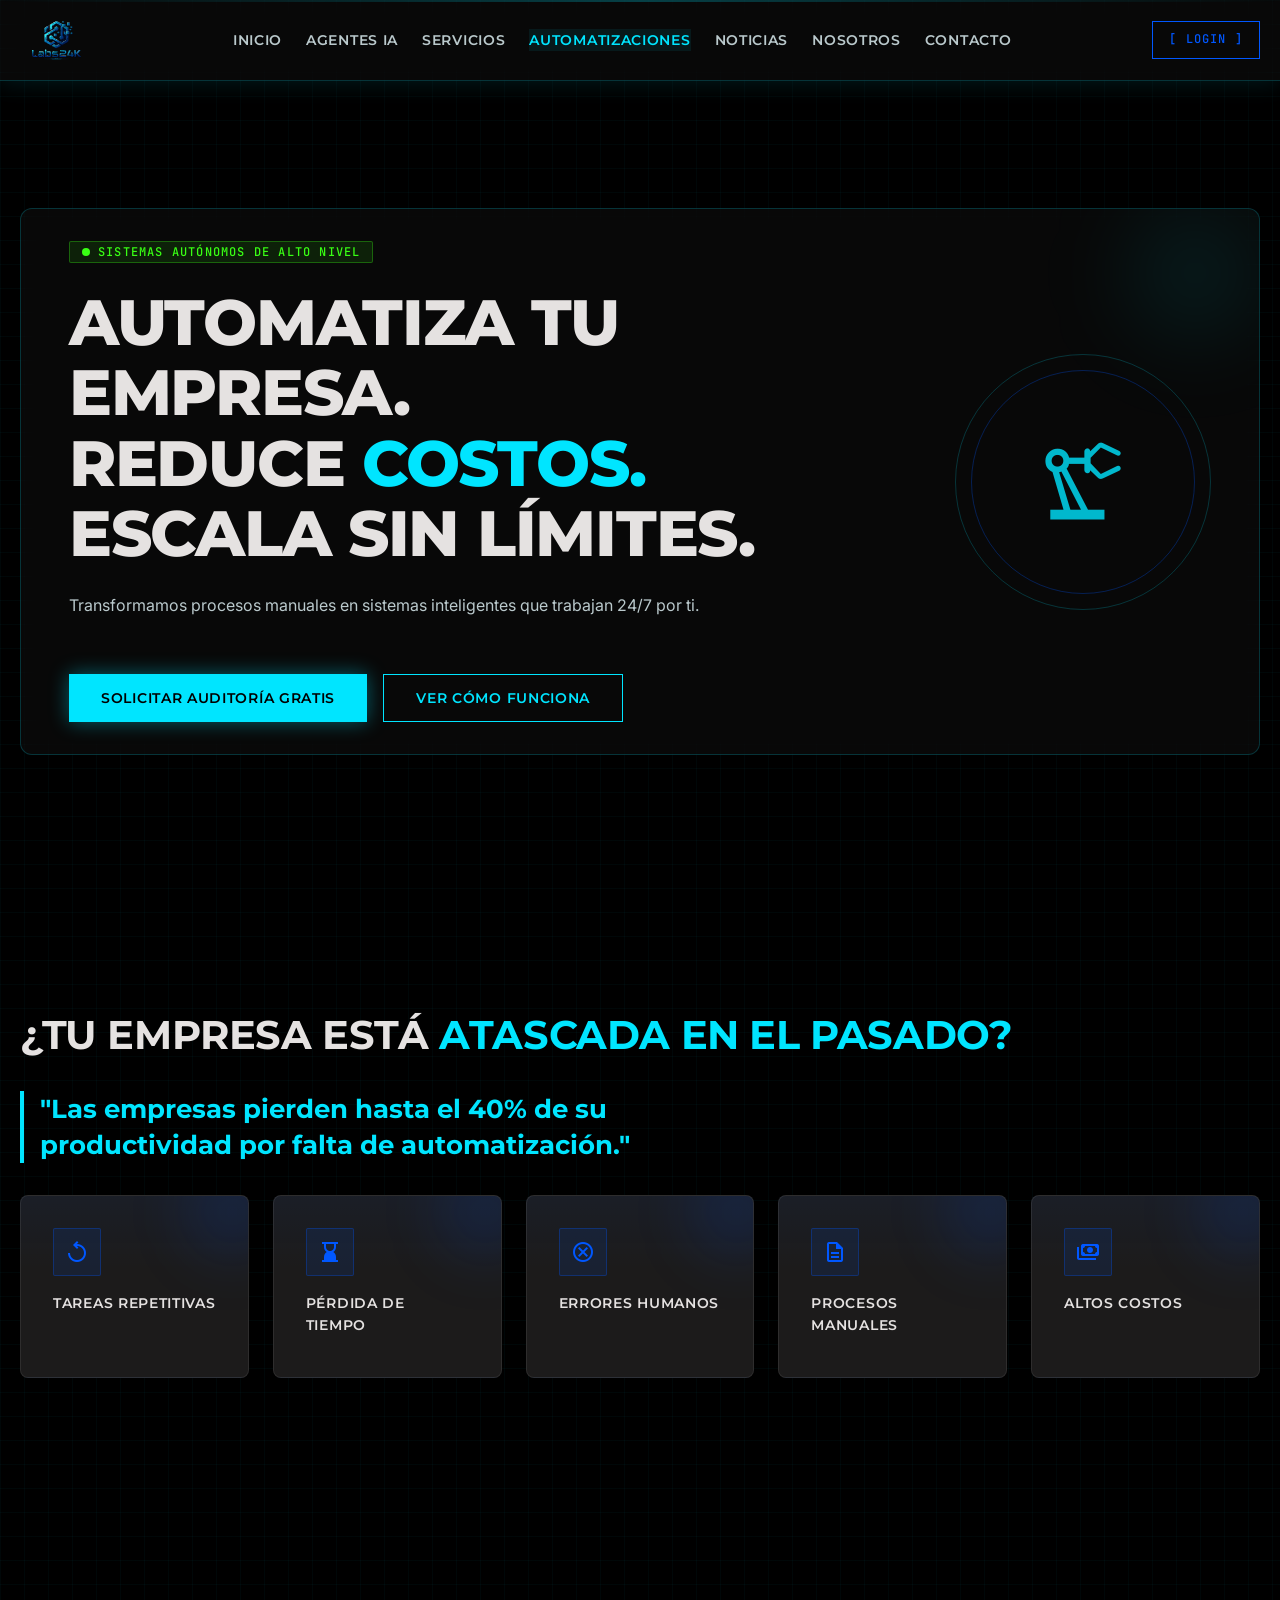
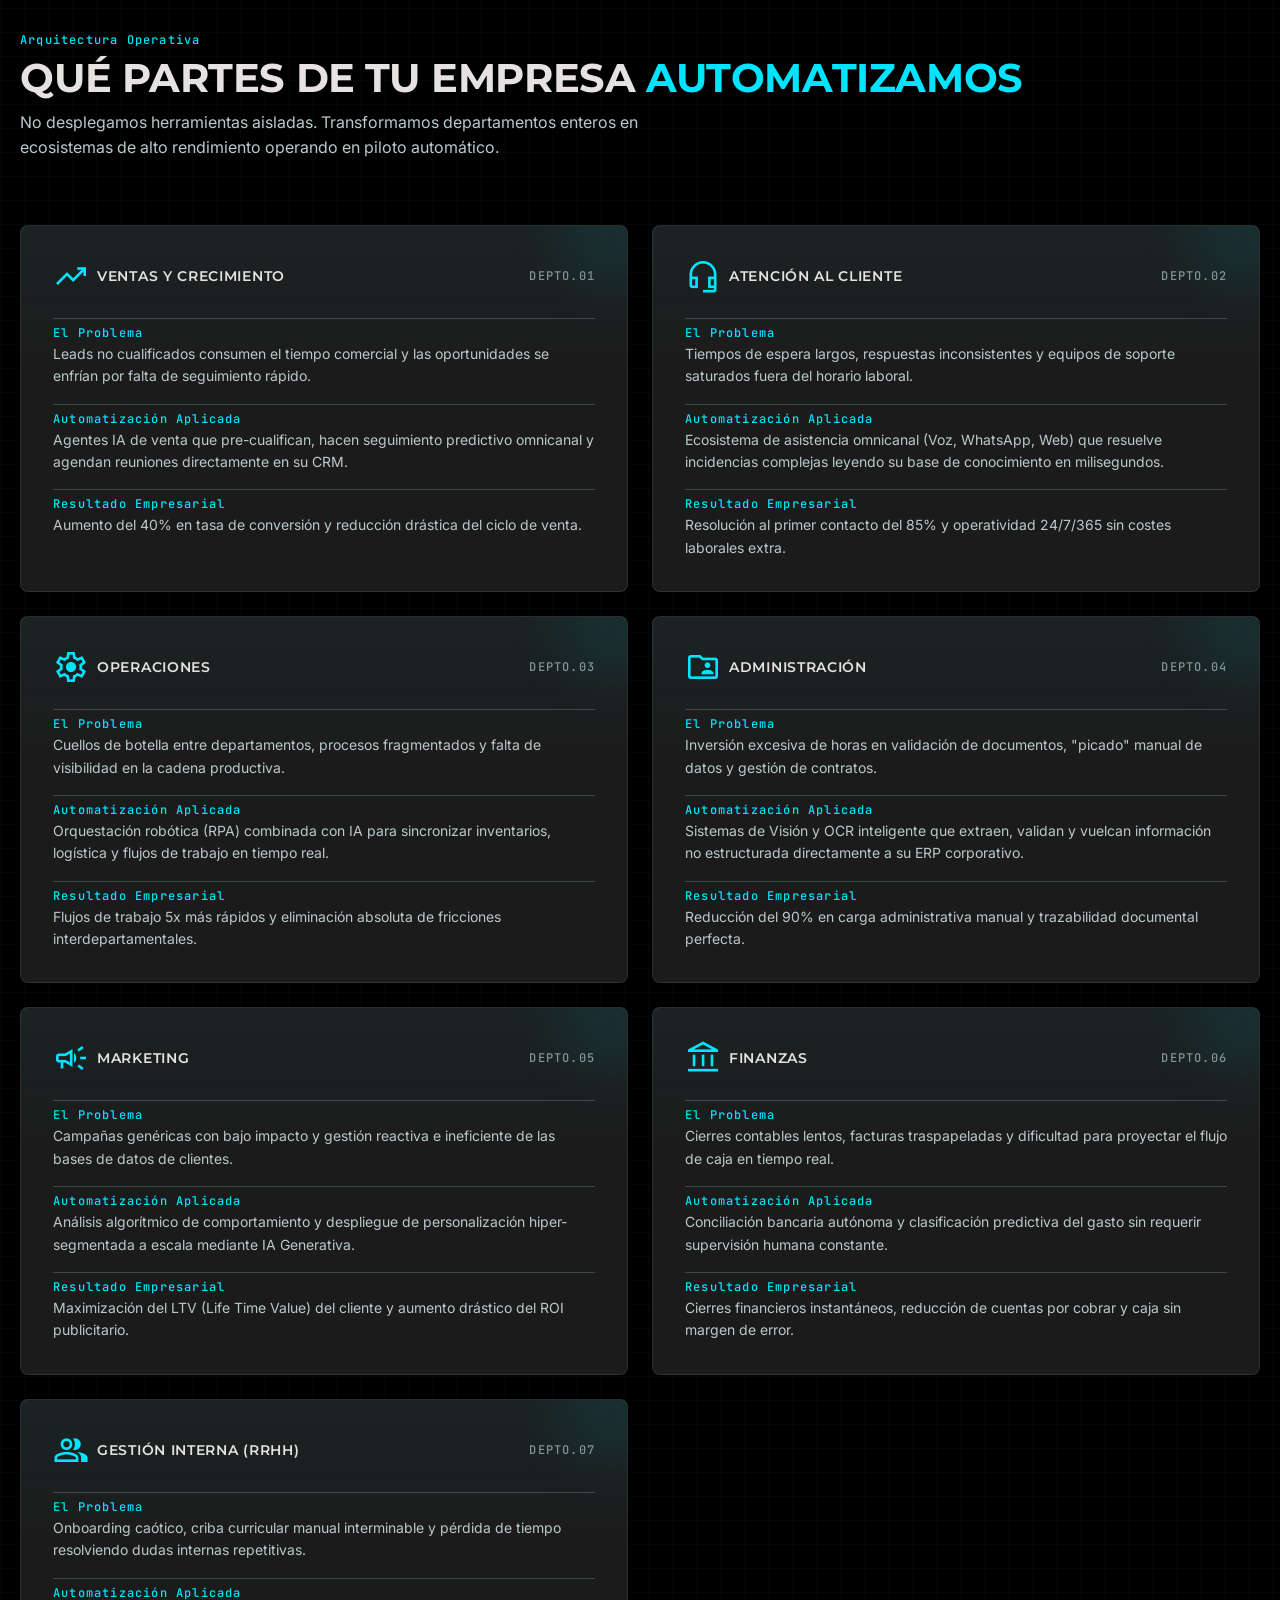
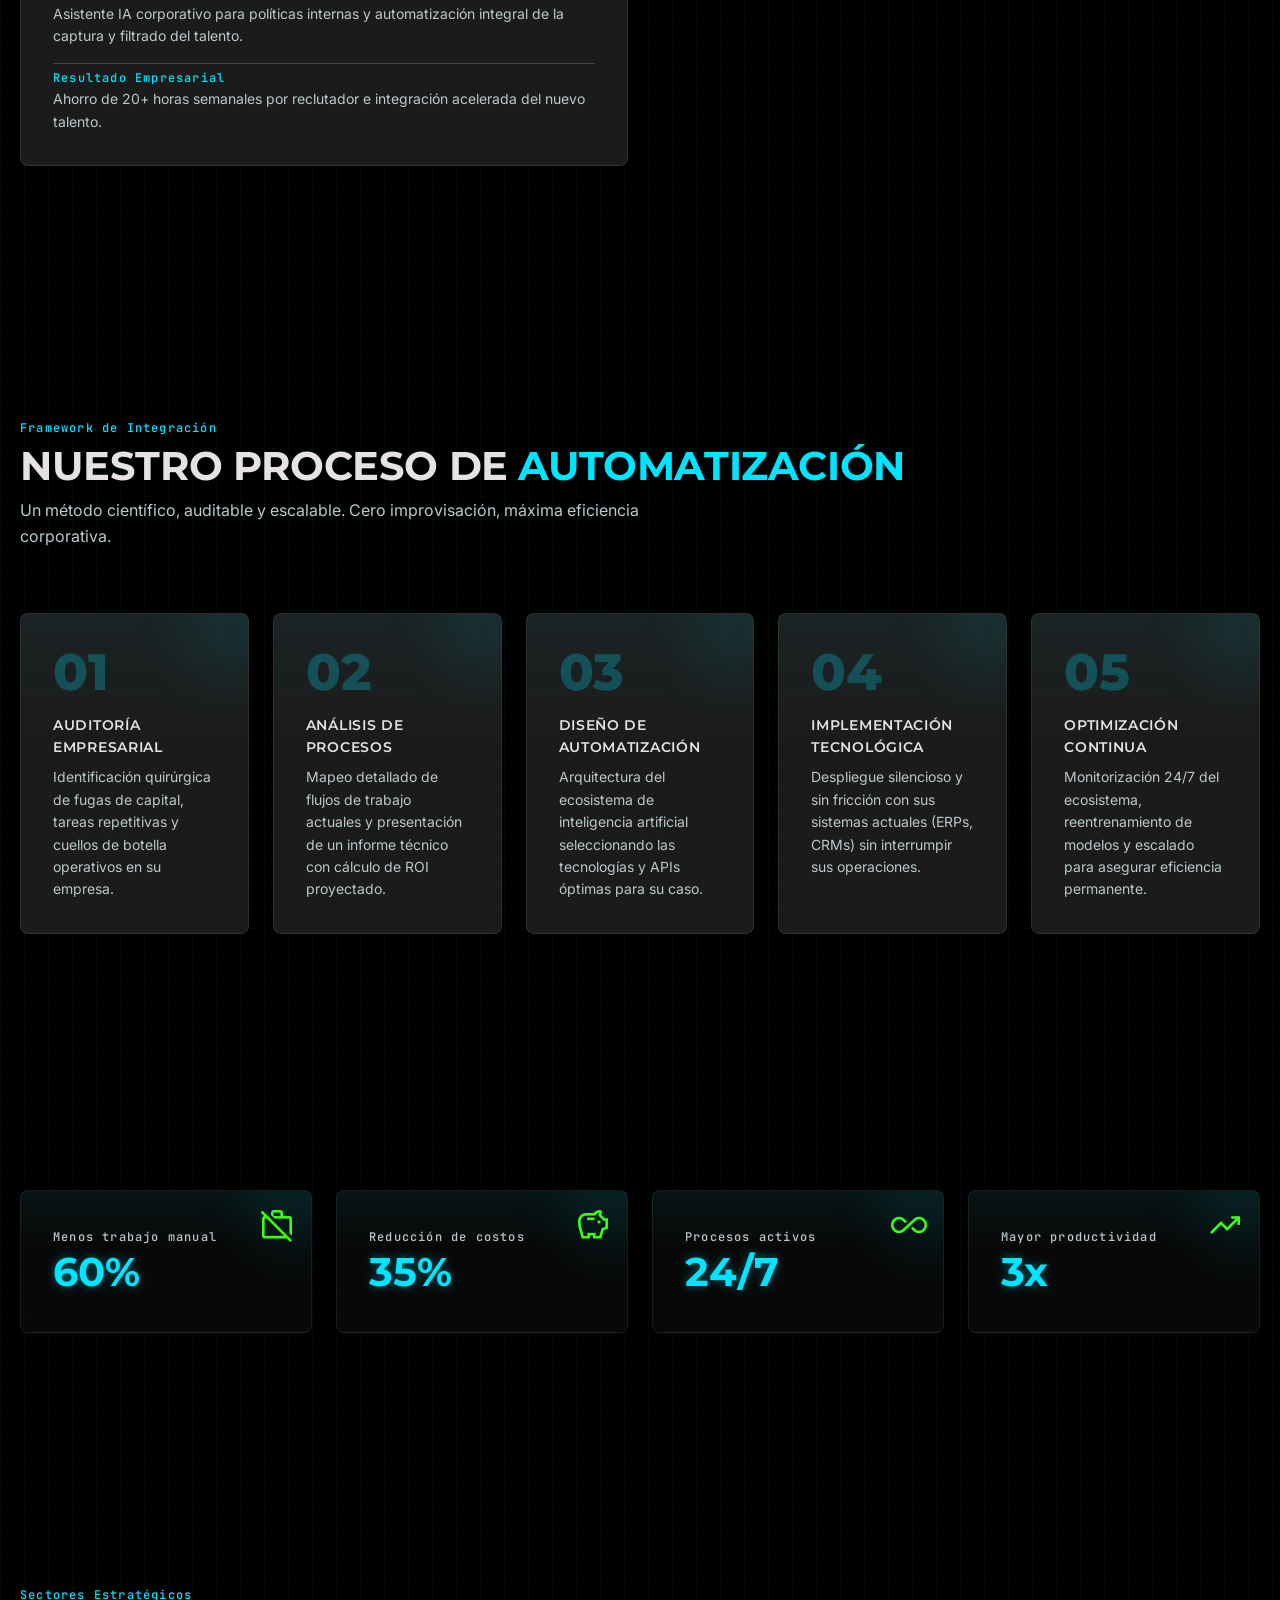
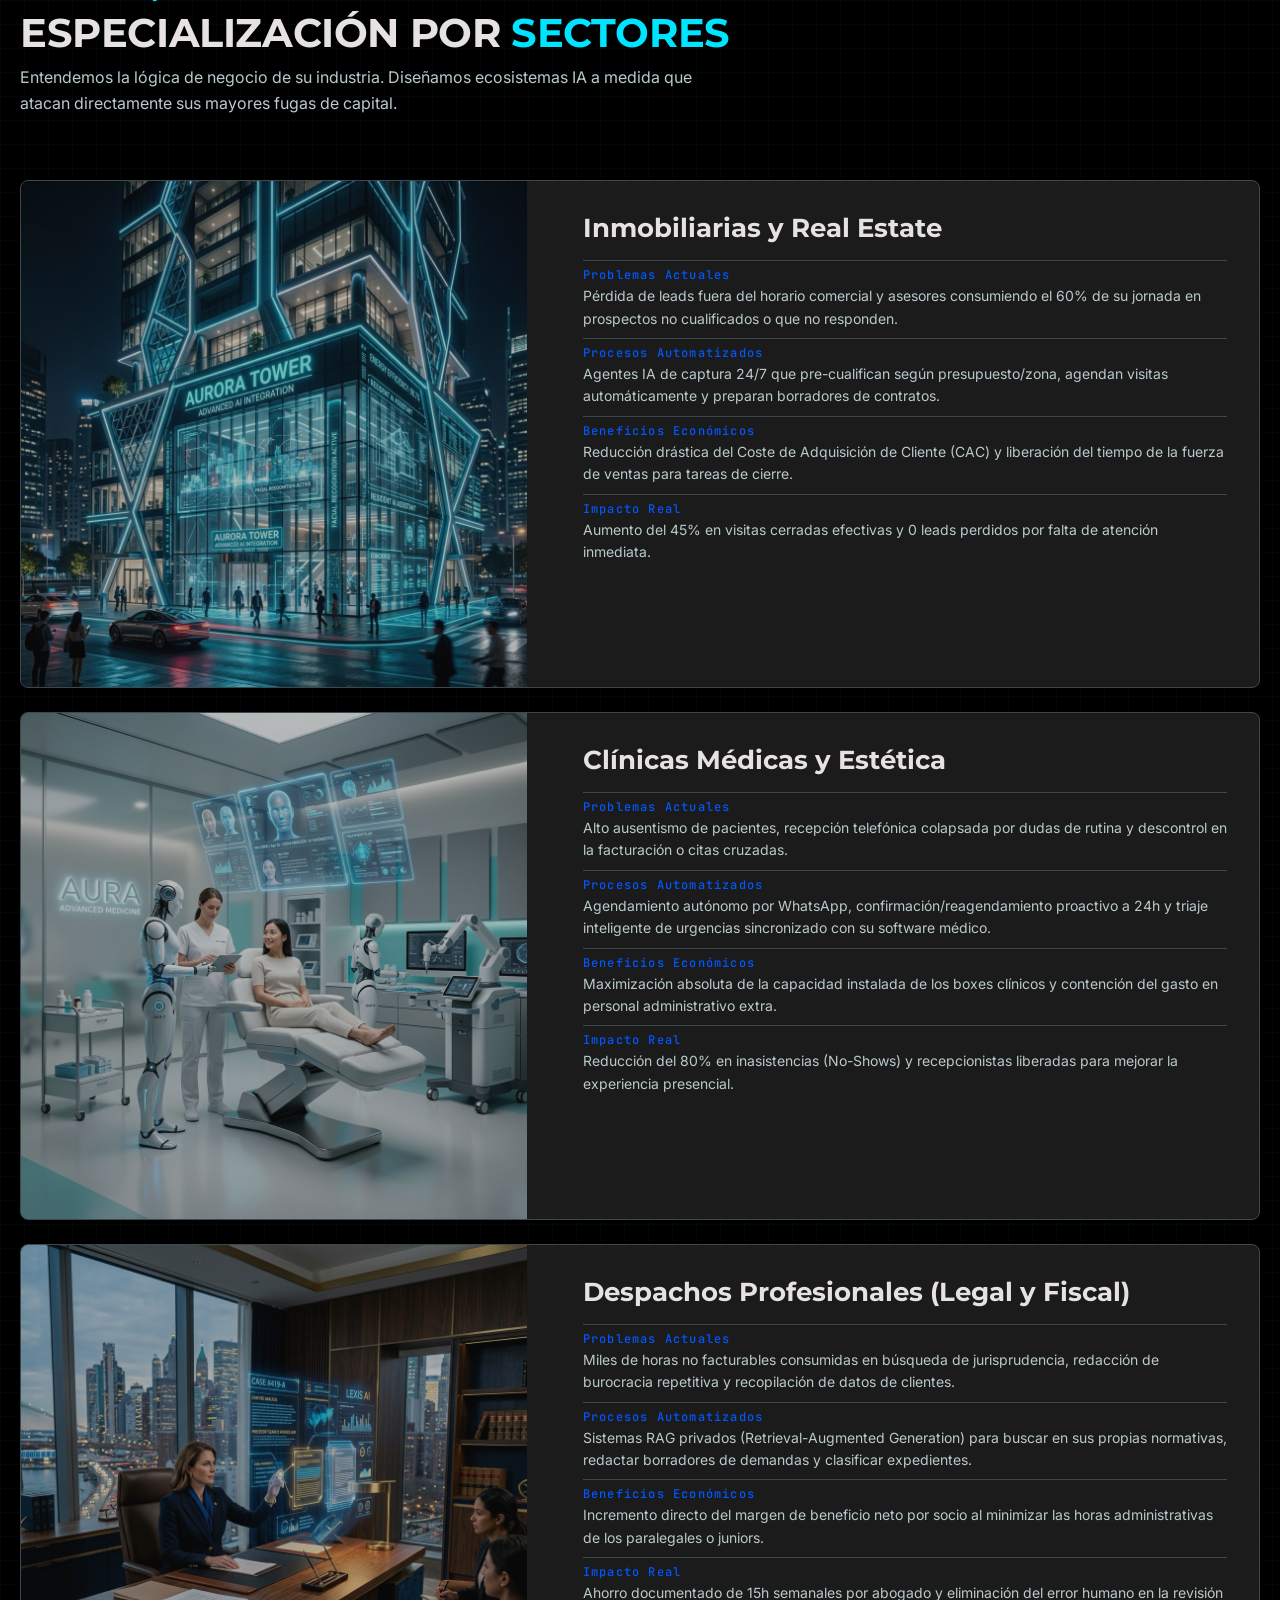
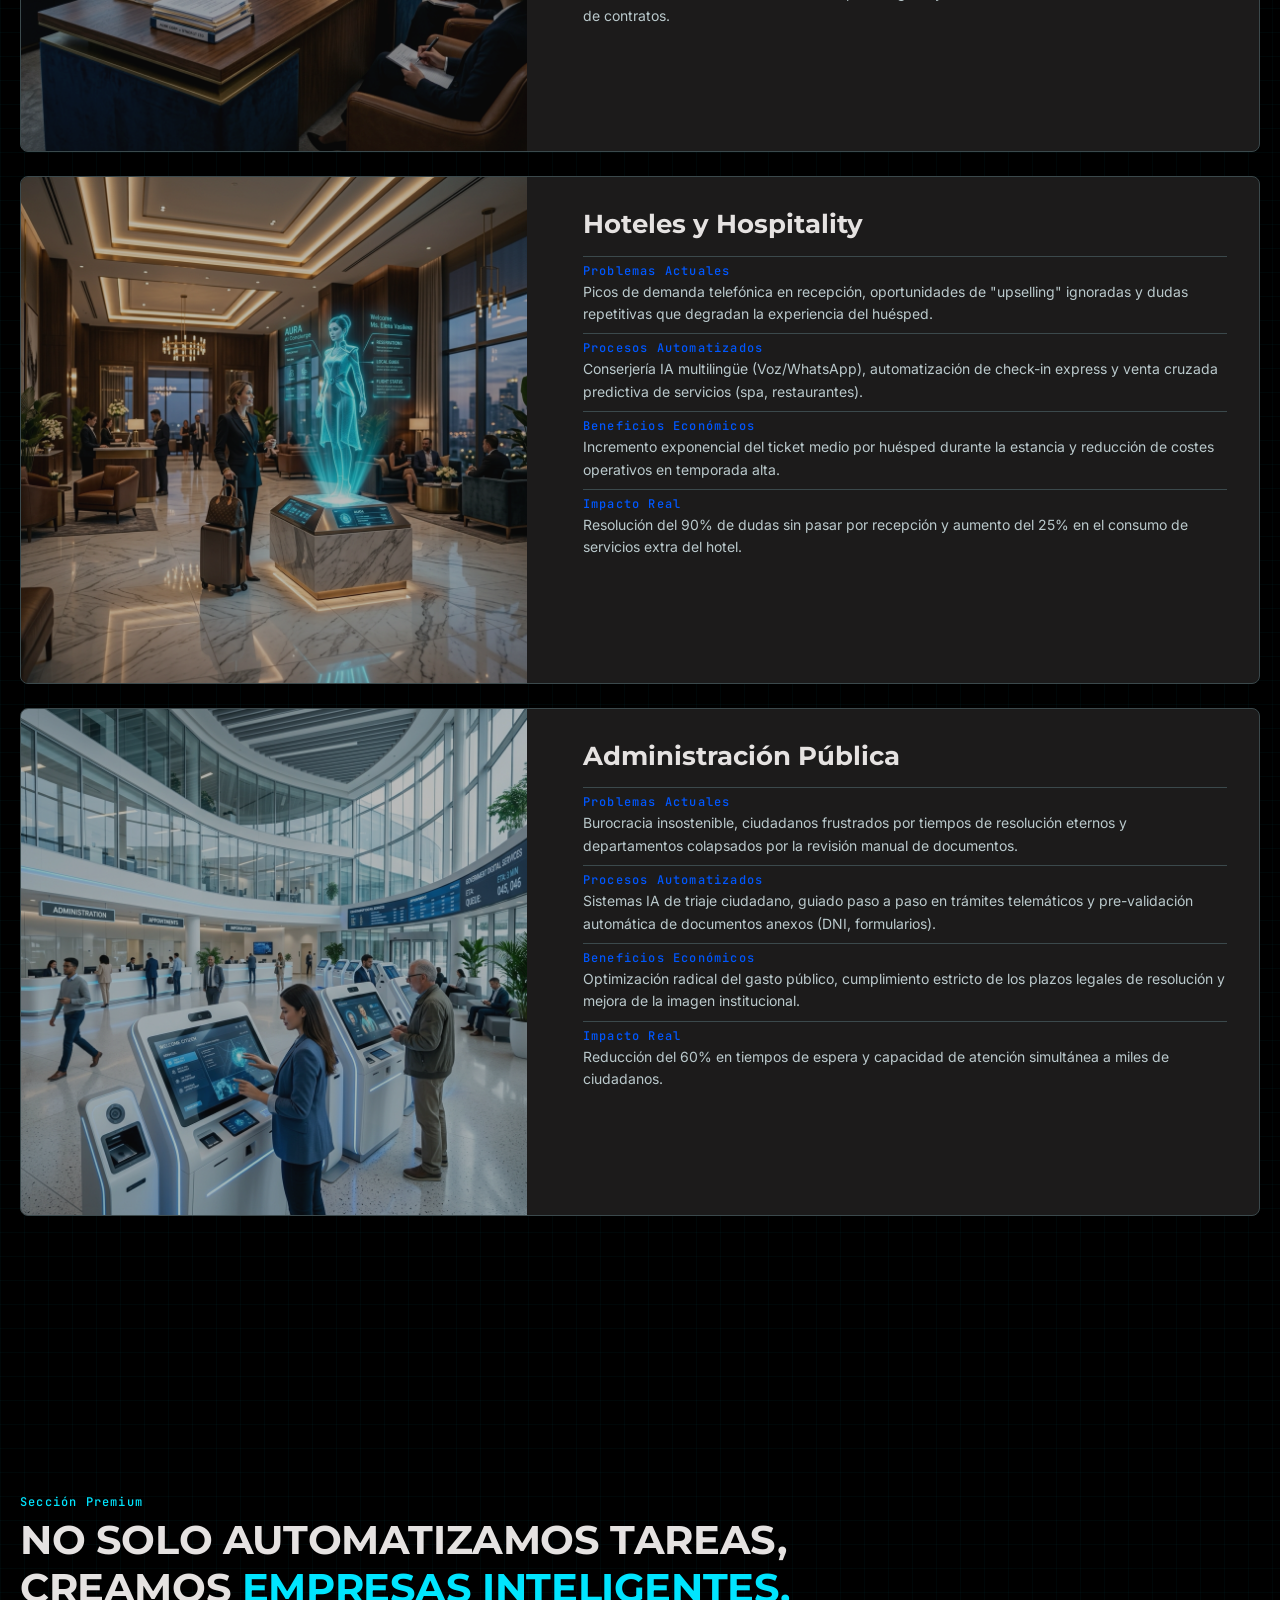
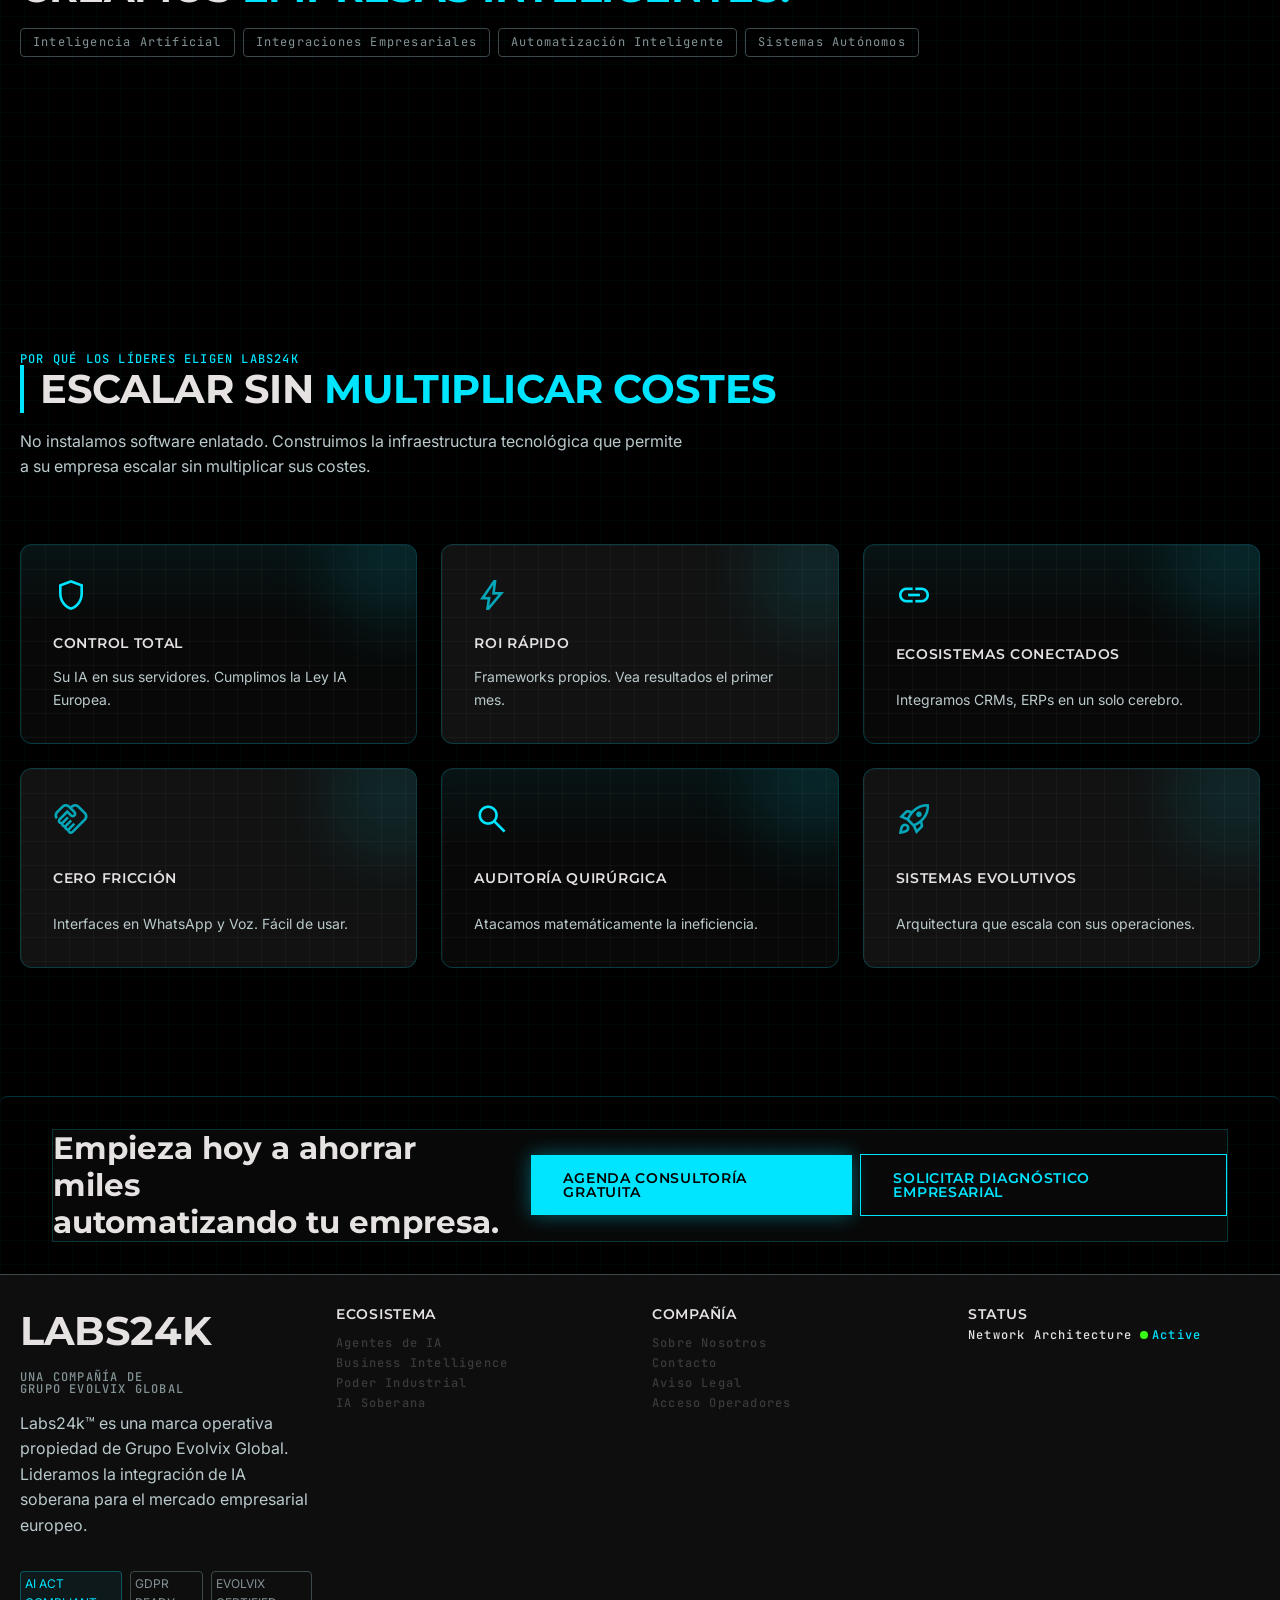
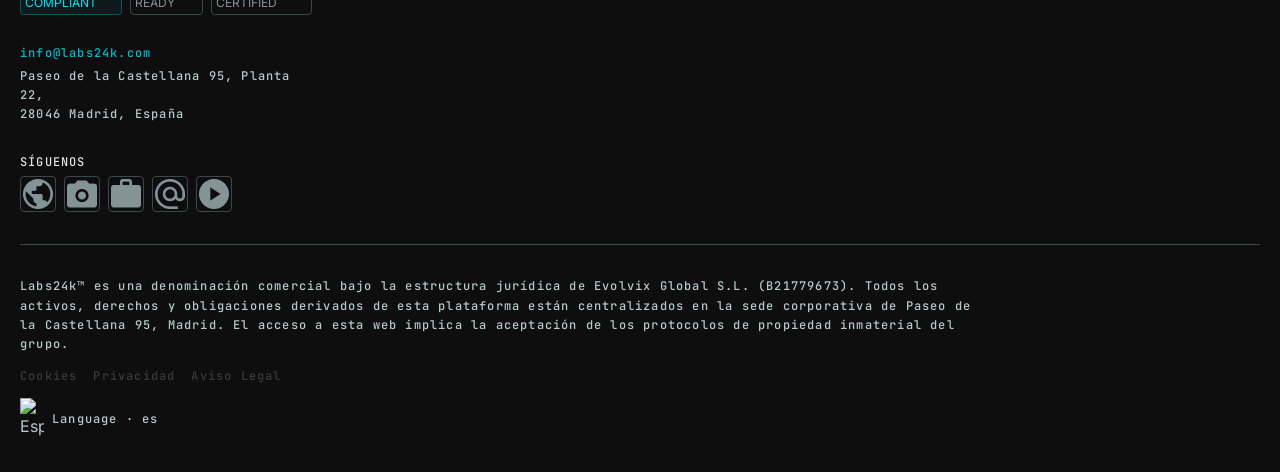
==== automatizaciones.html @ 281f47ad "Maquetación estática LABS24K: HTML + CSS plano (design system Sovereign Command)" ====
<!doctype html>
<html lang="es">
  <head>
    <meta charset="utf-8" />
    <meta name="viewport" content="width=device-width, initial-scale=1.0" />
    <title>Labs24k | Liderando la Revolución de la IA Soberana en España</title>
    <meta
      name="description"
      content="LABS24K — Catálogo de automatizaciones: infraestructura de IA soberana para optimizar cada faceta de tu operación empresarial."
    />

    <link rel="preconnect" href="https://fonts.googleapis.com" />
    <link rel="preconnect" href="https://fonts.gstatic.com" crossorigin />
    <link
      href="https://fonts.googleapis.com/css2?family=Inter:wght@400;500;600&family=JetBrains+Mono:wght@400;500&family=Montserrat:wght@500;600;700;800&display=swap"
      rel="stylesheet"
    />
    <link
      href="https://fonts.googleapis.com/css2?family=Material+Symbols+Outlined:wght,FILL@100..700,0..1&display=swap"
      rel="stylesheet"
    />

    <link rel="stylesheet" href="css/styles.css" />
  </head>
  <body>
    <a class="skip-link" href="#main">Saltar al contenido</a>

    <div class="scanline" aria-hidden="true"></div>

    <!-- ===== Site Header ===== -->
    <header class="site-header">
      <div class="container site-header__inner">
        <a
          class="site-header__brand"
          href="index.html"
          aria-label="LABS24K — Inicio"
        >
          <img
            src="images/logoOficial.svg"
            alt="Logo de LABS24K"
          />
        </a>

        <nav class="site-header__nav" aria-label="Navegación principal">
          <a class="site-header__link" href="index.html">Inicio</a>
          <a class="site-header__link" href="ecosistema-de-agentes-ia.html"
            >Agentes IA</a
          >
          <a class="site-header__link" href="servicios.html">Servicios</a>
          <a
            class="site-header__link site-header__link--active"
            href="automatizaciones.html"
            aria-current="page"
            >Automatizaciones</a
          >
          <a class="site-header__link" href="noticias.html">Noticias</a>
          <a class="site-header__link" href="nosotros.html">Nosotros</a>
          <a class="site-header__link" href="contacto.html">Contacto</a>
        <div class="site-header__menu-foot">
            <a class="btn btn--ghost-blue btn--small site-header__menu-cta" href="login.html">
              [ LOGIN ]
            </a>
            <div class="site-header__lang">
              <img src="https://cdn.jsdelivr.net/gh/lipis/flag-icons@7.0.0/flags/4x3/es.svg" alt="Español" />
              <span class="label-mono">Language · es</span>
            </div>
            <a class="label-mono site-header__mail" href="mailto:info@labs24k.com">info@labs24k.com</a>
          </div>
        </nav>

        <a
          class="btn btn--ghost-blue btn--small site-header__cta"
          href="login.html"
        >
          [ LOGIN ]
        </a>

        <button
          class="site-header__toggle"
          type="button"
          aria-label="Abrir menú"
        >
          <span class="material-symbols-outlined">menu</span>
        </button>
      </div>
    </header>

    <main id="main">
      <!-- ===== Hero ===== -->
      <section class="section automation">
        <div class="container">
          <div class="automation__hero glass-panel">
            <div class="automation__glow" aria-hidden="true"></div>
            <div class="automation__inner">
              <div class="automation__content">
                <span class="label-mono automation__badge">
                  <span
                    class="status-dot status-dot--green"
                    aria-hidden="true"
                  ></span>
                  SISTEMAS AUTÓNOMOS DE ALTO NIVEL
                </span>

                <h1 class="headline-xl automation__title">
                  Automatiza tu empresa.<br />
                  Reduce <span class="text-accent">costos.</span><br />
                  Escala sin límites.
                </h1>

                <p class="body-lg automation__text">
                  Transformamos procesos manuales en sistemas inteligentes que
                  trabajan 24/7 por ti.
                </p>

                <div class="automation__actions">
                  <a class="btn btn--primary cta-label" href="contacto.html"
                    >Solicitar Auditoría Gratis</a
                  >
                  <a class="btn btn--ghost cta-label" href="#solucion"
                    >Ver Cómo Funciona</a
                  >
                </div>
              </div>

              <div class="automation__visual" aria-hidden="true">
                <span class="automation__ring"></span>
                <span class="automation__ring automation__ring--inner"></span>
                <span class="material-symbols-outlined automation__icon"
                  >precision_manufacturing</span
                >
              </div>
            </div>
          </div>
        </div>
      </section>

      <!-- ===== Pain Points ===== -->
      <section class="section pain">
        <div class="container">
          <header class="pain__header">
            <h2 class="headline-lg">
              ¿Tu empresa está
              <span class="text-accent">atascada en el pasado?</span>
            </h2>
          </header>

          <blockquote class="pain__quote">
            "Las empresas pierden hasta el 40% de su productividad por falta de
            automatización."
          </blockquote>

          <div class="pain__grid">
            <article class="sector-card">
              <span
                class="material-symbols-outlined sector-card__icon"
                aria-hidden="true"
                >replay</span
              >
              <h3 class="sector-card__title">Tareas Repetitivas</h3>
            </article>

            <article class="sector-card">
              <span
                class="material-symbols-outlined sector-card__icon"
                aria-hidden="true"
                >hourglass_bottom</span
              >
              <h3 class="sector-card__title">Pérdida de Tiempo</h3>
            </article>

            <article class="sector-card">
              <span
                class="material-symbols-outlined sector-card__icon"
                aria-hidden="true"
                >cancel</span
              >
              <h3 class="sector-card__title">Errores Humanos</h3>
            </article>

            <article class="sector-card">
              <span
                class="material-symbols-outlined sector-card__icon"
                aria-hidden="true"
                >description</span
              >
              <h3 class="sector-card__title">Procesos Manuales</h3>
            </article>

            <article class="sector-card">
              <span
                class="material-symbols-outlined sector-card__icon"
                aria-hidden="true"
                >payments</span
              >
              <h3 class="sector-card__title">Altos Costos</h3>
            </article>
          </div>
        </div>
      </section>

      <!-- ===== Departments ===== -->
      <section class="section departments" id="solucion">
        <div class="container">
          <header class="departments__header">
            <p class="label-mono departments__kicker">Arquitectura Operativa</p>
            <h2 class="headline-lg">
              Qué partes de tu empresa
              <span class="text-accent">automatizamos</span>
            </h2>
            <p class="body-lg departments__lead">
              No desplegamos herramientas aisladas. Transformamos departamentos
              enteros en ecosistemas de alto rendimiento operando en piloto
              automático.
            </p>
          </header>

          <div class="departments__grid">
            <article class="department-card">
              <div class="department-card__head">
                <div class="department-card__brand">
                  <span
                    class="material-symbols-outlined department-card__icon"
                    aria-hidden="true"
                    >trending_up</span
                  >
                  <h3 class="department-card__title">Ventas y Crecimiento</h3>
                </div>
                <span class="label-mono department-card__tag">DEPTO.01</span>
              </div>
              <div class="department-card__row">
                <span class="label-mono department-card__row-label"
                  >El Problema</span
                >
                <p class="department-card__row-text">
                  Leads no cualificados consumen el tiempo comercial y las
                  oportunidades se enfrían por falta de seguimiento rápido.
                </p>
              </div>
              <div class="department-card__row">
                <span class="label-mono department-card__row-label"
                  >Automatización Aplicada</span
                >
                <p class="department-card__row-text">
                  Agentes IA de venta que pre-cualifican, hacen seguimiento
                  predictivo omnicanal y agendan reuniones directamente en su
                  CRM.
                </p>
              </div>
              <div class="department-card__row">
                <span class="label-mono department-card__row-label"
                  >Resultado Empresarial</span
                >
                <p class="department-card__row-text">
                  Aumento del 40% en tasa de conversión y reducción drástica del
                  ciclo de venta.
                </p>
              </div>
            </article>

            <article class="department-card">
              <div class="department-card__head">
                <div class="department-card__brand">
                  <span
                    class="material-symbols-outlined department-card__icon"
                    aria-hidden="true"
                    >headset_mic</span
                  >
                  <h3 class="department-card__title">Atención al Cliente</h3>
                </div>
                <span class="label-mono department-card__tag">DEPTO.02</span>
              </div>
              <div class="department-card__row">
                <span class="label-mono department-card__row-label"
                  >El Problema</span
                >
                <p class="department-card__row-text">
                  Tiempos de espera largos, respuestas inconsistentes y equipos
                  de soporte saturados fuera del horario laboral.
                </p>
              </div>
              <div class="department-card__row">
                <span class="label-mono department-card__row-label"
                  >Automatización Aplicada</span
                >
                <p class="department-card__row-text">
                  Ecosistema de asistencia omnicanal (Voz, WhatsApp, Web) que
                  resuelve incidencias complejas leyendo su base de conocimiento
                  en milisegundos.
                </p>
              </div>
              <div class="department-card__row">
                <span class="label-mono department-card__row-label"
                  >Resultado Empresarial</span
                >
                <p class="department-card__row-text">
                  Resolución al primer contacto del 85% y operatividad 24/7/365
                  sin costes laborales extra.
                </p>
              </div>
            </article>

            <article class="department-card">
              <div class="department-card__head">
                <div class="department-card__brand">
                  <span
                    class="material-symbols-outlined department-card__icon"
                    aria-hidden="true"
                    >settings</span
                  >
                  <h3 class="department-card__title">Operaciones</h3>
                </div>
                <span class="label-mono department-card__tag">DEPTO.03</span>
              </div>
              <div class="department-card__row">
                <span class="label-mono department-card__row-label"
                  >El Problema</span
                >
                <p class="department-card__row-text">
                  Cuellos de botella entre departamentos, procesos fragmentados
                  y falta de visibilidad en la cadena productiva.
                </p>
              </div>
              <div class="department-card__row">
                <span class="label-mono department-card__row-label"
                  >Automatización Aplicada</span
                >
                <p class="department-card__row-text">
                  Orquestación robótica (RPA) combinada con IA para sincronizar
                  inventarios, logística y flujos de trabajo en tiempo real.
                </p>
              </div>
              <div class="department-card__row">
                <span class="label-mono department-card__row-label"
                  >Resultado Empresarial</span
                >
                <p class="department-card__row-text">
                  Flujos de trabajo 5x más rápidos y eliminación absoluta de
                  fricciones interdepartamentales.
                </p>
              </div>
            </article>

            <article class="department-card">
              <div class="department-card__head">
                <div class="department-card__brand">
                  <span
                    class="material-symbols-outlined department-card__icon"
                    aria-hidden="true"
                    >folder_shared</span
                  >
                  <h3 class="department-card__title">Administración</h3>
                </div>
                <span class="label-mono department-card__tag">DEPTO.04</span>
              </div>
              <div class="department-card__row">
                <span class="label-mono department-card__row-label"
                  >El Problema</span
                >
                <p class="department-card__row-text">
                  Inversión excesiva de horas en validación de documentos,
                  "picado" manual de datos y gestión de contratos.
                </p>
              </div>
              <div class="department-card__row">
                <span class="label-mono department-card__row-label"
                  >Automatización Aplicada</span
                >
                <p class="department-card__row-text">
                  Sistemas de Visión y OCR inteligente que extraen, validan y
                  vuelcan información no estructurada directamente a su ERP
                  corporativo.
                </p>
              </div>
              <div class="department-card__row">
                <span class="label-mono department-card__row-label"
                  >Resultado Empresarial</span
                >
                <p class="department-card__row-text">
                  Reducción del 90% en carga administrativa manual y
                  trazabilidad documental perfecta.
                </p>
              </div>
            </article>

            <article class="department-card">
              <div class="department-card__head">
                <div class="department-card__brand">
                  <span
                    class="material-symbols-outlined department-card__icon"
                    aria-hidden="true"
                    >campaign</span
                  >
                  <h3 class="department-card__title">Marketing</h3>
                </div>
                <span class="label-mono department-card__tag">DEPTO.05</span>
              </div>
              <div class="department-card__row">
                <span class="label-mono department-card__row-label"
                  >El Problema</span
                >
                <p class="department-card__row-text">
                  Campañas genéricas con bajo impacto y gestión reactiva e
                  ineficiente de las bases de datos de clientes.
                </p>
              </div>
              <div class="department-card__row">
                <span class="label-mono department-card__row-label"
                  >Automatización Aplicada</span
                >
                <p class="department-card__row-text">
                  Análisis algorítmico de comportamiento y despliegue de
                  personalización hiper-segmentada a escala mediante IA
                  Generativa.
                </p>
              </div>
              <div class="department-card__row">
                <span class="label-mono department-card__row-label"
                  >Resultado Empresarial</span
                >
                <p class="department-card__row-text">
                  Maximización del LTV (Life Time Value) del cliente y aumento
                  drástico del ROI publicitario.
                </p>
              </div>
            </article>

            <article class="department-card">
              <div class="department-card__head">
                <div class="department-card__brand">
                  <span
                    class="material-symbols-outlined department-card__icon"
                    aria-hidden="true"
                    >account_balance</span
                  >
                  <h3 class="department-card__title">Finanzas</h3>
                </div>
                <span class="label-mono department-card__tag">DEPTO.06</span>
              </div>
              <div class="department-card__row">
                <span class="label-mono department-card__row-label"
                  >El Problema</span
                >
                <p class="department-card__row-text">
                  Cierres contables lentos, facturas traspapeladas y dificultad
                  para proyectar el flujo de caja en tiempo real.
                </p>
              </div>
              <div class="department-card__row">
                <span class="label-mono department-card__row-label"
                  >Automatización Aplicada</span
                >
                <p class="department-card__row-text">
                  Conciliación bancaria autónoma y clasificación predictiva del
                  gasto sin requerir supervisión humana constante.
                </p>
              </div>
              <div class="department-card__row">
                <span class="label-mono department-card__row-label"
                  >Resultado Empresarial</span
                >
                <p class="department-card__row-text">
                  Cierres financieros instantáneos, reducción de cuentas por
                  cobrar y caja sin margen de error.
                </p>
              </div>
            </article>

            <article class="department-card">
              <div class="department-card__head">
                <div class="department-card__brand">
                  <span
                    class="material-symbols-outlined department-card__icon"
                    aria-hidden="true"
                    >group</span
                  >
                  <h3 class="department-card__title">Gestión Interna (RRHH)</h3>
                </div>
                <span class="label-mono department-card__tag">DEPTO.07</span>
              </div>
              <div class="department-card__row">
                <span class="label-mono department-card__row-label"
                  >El Problema</span
                >
                <p class="department-card__row-text">
                  Onboarding caótico, criba curricular manual interminable y
                  pérdida de tiempo resolviendo dudas internas repetitivas.
                </p>
              </div>
              <div class="department-card__row">
                <span class="label-mono department-card__row-label"
                  >Automatización Aplicada</span
                >
                <p class="department-card__row-text">
                  Asistente IA corporativo para políticas internas y
                  automatización integral de la captura y filtrado del talento.
                </p>
              </div>
              <div class="department-card__row">
                <span class="label-mono department-card__row-label"
                  >Resultado Empresarial</span
                >
                <p class="department-card__row-text">
                  Ahorro de 20+ horas semanales por reclutador e integración
                  acelerada del nuevo talento.
                </p>
              </div>
            </article>
          </div>
        </div>
      </section>

      <!-- ===== Process ===== -->
      <section class="section process">
        <div class="container">
          <header class="process__header">
            <p class="label-mono process__kicker">Framework de Integración</p>
            <h2 class="headline-lg">
              Nuestro Proceso de <span class="text-accent">Automatización</span>
            </h2>
            <p class="body-lg process__lead">
              Un método científico, auditable y escalable. Cero improvisación,
              máxima eficiencia corporativa.
            </p>
          </header>

          <div class="process__grid">
            <article class="step">
              <span class="step__num">01</span>
              <h3 class="step__title">Auditoría Empresarial</h3>
              <p class="step__text">
                Identificación quirúrgica de fugas de capital, tareas
                repetitivas y cuellos de botella operativos en su empresa.
              </p>
            </article>

            <article class="step">
              <span class="step__num">02</span>
              <h3 class="step__title">Análisis de Procesos</h3>
              <p class="step__text">
                Mapeo detallado de flujos de trabajo actuales y presentación de
                un informe técnico con cálculo de ROI proyectado.
              </p>
            </article>

            <article class="step">
              <span class="step__num">03</span>
              <h3 class="step__title">Diseño de Automatización</h3>
              <p class="step__text">
                Arquitectura del ecosistema de inteligencia artificial
                seleccionando las tecnologías y APIs óptimas para su caso.
              </p>
            </article>

            <article class="step">
              <span class="step__num">04</span>
              <h3 class="step__title">Implementación Tecnológica</h3>
              <p class="step__text">
                Despliegue silencioso y sin fricción con sus sistemas actuales
                (ERPs, CRMs) sin interrumpir sus operaciones.
              </p>
            </article>

            <article class="step">
              <span class="step__num">05</span>
              <h3 class="step__title">Optimización Continua</h3>
              <p class="step__text">
                Monitorización 24/7 del ecosistema, reentrenamiento de modelos y
                escalado para asegurar eficiencia permanente.
              </p>
            </article>
          </div>
        </div>
      </section>

      <!-- ===== Metrics ===== -->
      <section class="section metrics-band">
        <div class="container">
          <div class="stats__grid stats__grid--four">
            <article class="stat">
              <span
                class="material-symbols-outlined stat__icon"
                aria-hidden="true"
                >work_off</span
              >
              <span class="label-mono stat__label">Menos trabajo manual</span>
              <p class="stat__value">60%</p>
            </article>

            <article class="stat">
              <span
                class="material-symbols-outlined stat__icon"
                aria-hidden="true"
                >savings</span
              >
              <span class="label-mono stat__label">Reducción de costos</span>
              <p class="stat__value">35%</p>
            </article>

            <article class="stat">
              <span
                class="material-symbols-outlined stat__icon"
                aria-hidden="true"
                >all_inclusive</span
              >
              <span class="label-mono stat__label">Procesos activos</span>
              <p class="stat__value">24/7</p>
            </article>

            <article class="stat">
              <span
                class="material-symbols-outlined stat__icon"
                aria-hidden="true"
                >trending_up</span
              >
              <span class="label-mono stat__label">Mayor productividad</span>
              <p class="stat__value">3x</p>
            </article>
          </div>
        </div>
      </section>

      <!-- ===== Sector Detail ===== -->
      <section class="section sector-details">
        <div class="container">
          <header class="departments__header">
            <p class="label-mono departments__kicker">Sectores Estratégicos</p>
            <h2 class="headline-lg">
              Especialización por <span class="text-accent">Sectores</span>
            </h2>
            <p class="body-lg departments__lead">
              Entendemos la lógica de negocio de su industria. Diseñamos
              ecosistemas IA a medida que atacan directamente sus mayores fugas
              de capital.
            </p>
          </header>

          <div class="sector-detail">
            <div class="sector-detail__media">
              <img
                class="sector-detail__image"
                src="images/sectors/real-estate.png"
                alt="Inmobiliarias y Real Estate"
              />
            </div>
            <div class="sector-detail__content">
              <h3 class="sector-detail__title">Inmobiliarias y Real Estate</h3>
              <div class="sector-detail__row">
                <span class="label-mono sector-detail__row-label"
                  >Problemas Actuales</span
                >
                <p class="sector-detail__row-text">
                  Pérdida de leads fuera del horario comercial y asesores
                  consumiendo el 60% de su jornada en prospectos no cualificados
                  o que no responden.
                </p>
              </div>
              <div class="sector-detail__row">
                <span class="label-mono sector-detail__row-label"
                  >Procesos Automatizados</span
                >
                <p class="sector-detail__row-text">
                  Agentes IA de captura 24/7 que pre-cualifican según
                  presupuesto/zona, agendan visitas automáticamente y preparan
                  borradores de contratos.
                </p>
              </div>
              <div class="sector-detail__row">
                <span class="label-mono sector-detail__row-label"
                  >Beneficios Económicos</span
                >
                <p class="sector-detail__row-text">
                  Reducción drástica del Coste de Adquisición de Cliente (CAC) y
                  liberación del tiempo de la fuerza de ventas para tareas de
                  cierre.
                </p>
              </div>
              <div class="sector-detail__row">
                <span class="label-mono sector-detail__row-label"
                  >Impacto Real</span
                >
                <p class="sector-detail__row-text">
                  Aumento del 45% en visitas cerradas efectivas y 0 leads
                  perdidos por falta de atención inmediata.
                </p>
              </div>
            </div>
          </div>

          <div class="sector-detail">
            <div class="sector-detail__media">
              <img
                class="sector-detail__image"
                src="images/sectors/medical.png"
                alt="Clínicas Médicas y Estética"
              />
            </div>
            <div class="sector-detail__content">
              <h3 class="sector-detail__title">Clínicas Médicas y Estética</h3>
              <div class="sector-detail__row">
                <span class="label-mono sector-detail__row-label"
                  >Problemas Actuales</span
                >
                <p class="sector-detail__row-text">
                  Alto ausentismo de pacientes, recepción telefónica colapsada
                  por dudas de rutina y descontrol en la facturación o citas
                  cruzadas.
                </p>
              </div>
              <div class="sector-detail__row">
                <span class="label-mono sector-detail__row-label"
                  >Procesos Automatizados</span
                >
                <p class="sector-detail__row-text">
                  Agendamiento autónomo por WhatsApp,
                  confirmación/reagendamiento proactivo a 24h y triaje
                  inteligente de urgencias sincronizado con su software médico.
                </p>
              </div>
              <div class="sector-detail__row">
                <span class="label-mono sector-detail__row-label"
                  >Beneficios Económicos</span
                >
                <p class="sector-detail__row-text">
                  Maximización absoluta de la capacidad instalada de los boxes
                  clínicos y contención del gasto en personal administrativo
                  extra.
                </p>
              </div>
              <div class="sector-detail__row">
                <span class="label-mono sector-detail__row-label"
                  >Impacto Real</span
                >
                <p class="sector-detail__row-text">
                  Reducción del 80% en inasistencias (No-Shows) y recepcionistas
                  liberadas para mejorar la experiencia presencial.
                </p>
              </div>
            </div>
          </div>

          <div class="sector-detail">
            <div class="sector-detail__media">
              <img
                class="sector-detail__image"
                src="images/sectors/professional.png"
                alt="Despachos Profesionales"
              />
            </div>
            <div class="sector-detail__content">
              <h3 class="sector-detail__title">
                Despachos Profesionales (Legal y Fiscal)
              </h3>
              <div class="sector-detail__row">
                <span class="label-mono sector-detail__row-label"
                  >Problemas Actuales</span
                >
                <p class="sector-detail__row-text">
                  Miles de horas no facturables consumidas en búsqueda de
                  jurisprudencia, redacción de burocracia repetitiva y
                  recopilación de datos de clientes.
                </p>
              </div>
              <div class="sector-detail__row">
                <span class="label-mono sector-detail__row-label"
                  >Procesos Automatizados</span
                >
                <p class="sector-detail__row-text">
                  Sistemas RAG privados (Retrieval-Augmented Generation) para
                  buscar en sus propias normativas, redactar borradores de
                  demandas y clasificar expedientes.
                </p>
              </div>
              <div class="sector-detail__row">
                <span class="label-mono sector-detail__row-label"
                  >Beneficios Económicos</span
                >
                <p class="sector-detail__row-text">
                  Incremento directo del margen de beneficio neto por socio al
                  minimizar las horas administrativas de los paralegales o
                  juniors.
                </p>
              </div>
              <div class="sector-detail__row">
                <span class="label-mono sector-detail__row-label"
                  >Impacto Real</span
                >
                <p class="sector-detail__row-text">
                  Ahorro documentado de 15h semanales por abogado y eliminación
                  del error humano en la revisión de contratos.
                </p>
              </div>
            </div>
          </div>

          <div class="sector-detail">
            <div class="sector-detail__media">
              <img
                class="sector-detail__image"
                src="images/sectors/hotel.png"
                alt="Hoteles y Hospitality"
              />
            </div>
            <div class="sector-detail__content">
              <h3 class="sector-detail__title">Hoteles y Hospitality</h3>
              <div class="sector-detail__row">
                <span class="label-mono sector-detail__row-label"
                  >Problemas Actuales</span
                >
                <p class="sector-detail__row-text">
                  Picos de demanda telefónica en recepción, oportunidades de
                  "upselling" ignoradas y dudas repetitivas que degradan la
                  experiencia del huésped.
                </p>
              </div>
              <div class="sector-detail__row">
                <span class="label-mono sector-detail__row-label"
                  >Procesos Automatizados</span
                >
                <p class="sector-detail__row-text">
                  Conserjería IA multilingüe (Voz/WhatsApp), automatización de
                  check-in express y venta cruzada predictiva de servicios (spa,
                  restaurantes).
                </p>
              </div>
              <div class="sector-detail__row">
                <span class="label-mono sector-detail__row-label"
                  >Beneficios Económicos</span
                >
                <p class="sector-detail__row-text">
                  Incremento exponencial del ticket medio por huésped durante la
                  estancia y reducción de costes operativos en temporada alta.
                </p>
              </div>
              <div class="sector-detail__row">
                <span class="label-mono sector-detail__row-label"
                  >Impacto Real</span
                >
                <p class="sector-detail__row-text">
                  Resolución del 90% de dudas sin pasar por recepción y aumento
                  del 25% en el consumo de servicios extra del hotel.
                </p>
              </div>
            </div>
          </div>

          <div class="sector-detail">
            <div class="sector-detail__media">
              <img
                class="sector-detail__image"
                src="images/sectors/government.png"
                alt="Administración Pública"
              />
            </div>
            <div class="sector-detail__content">
              <h3 class="sector-detail__title">Administración Pública</h3>
              <div class="sector-detail__row">
                <span class="label-mono sector-detail__row-label"
                  >Problemas Actuales</span
                >
                <p class="sector-detail__row-text">
                  Burocracia insostenible, ciudadanos frustrados por tiempos de
                  resolución eternos y departamentos colapsados por la revisión
                  manual de documentos.
                </p>
              </div>
              <div class="sector-detail__row">
                <span class="label-mono sector-detail__row-label"
                  >Procesos Automatizados</span
                >
                <p class="sector-detail__row-text">
                  Sistemas IA de triaje ciudadano, guiado paso a paso en
                  trámites telemáticos y pre-validación automática de documentos
                  anexos (DNI, formularios).
                </p>
              </div>
              <div class="sector-detail__row">
                <span class="label-mono sector-detail__row-label"
                  >Beneficios Económicos</span
                >
                <p class="sector-detail__row-text">
                  Optimización radical del gasto público, cumplimiento estricto
                  de los plazos legales de resolución y mejora de la imagen
                  institucional.
                </p>
              </div>
              <div class="sector-detail__row">
                <span class="label-mono sector-detail__row-label"
                  >Impacto Real</span
                >
                <p class="sector-detail__row-text">
                  Reducción del 60% en tiempos de espera y capacidad de atención
                  simultánea a miles de ciudadanos.
                </p>
              </div>
            </div>
          </div>
        </div>
      </section>

      <!-- ===== Premium ===== -->
      <section class="section premium">
        <div class="container">
          <header class="premium__header">
            <p class="label-mono departments__kicker">Sección Premium</p>
            <h2 class="headline-lg">
              No solo automatizamos tareas,<br />creamos
              <span class="text-accent">empresas inteligentes.</span>
            </h2>
            <div class="premium__chips">
              <span class="chip">Inteligencia Artificial</span>
              <span class="chip">Integraciones Empresariales</span>
              <span class="chip">Automatización Inteligente</span>
              <span class="chip">Sistemas Autónomos</span>
            </div>
          </header>
        </div>
      </section>

      <!-- ===== Why Labs24k ===== -->
      <section class="section features">
        <div class="container">
          <header class="features__header">
            <p class="label-mono features__kicker">
              Por qué los líderes eligen Labs24K
            </p>
            <h2 class="headline-lg features__title">
              Escalar sin <span class="text-accent">multiplicar costes</span>
            </h2>
            <p class="body-lg features__lead">
              No instalamos software enlatado. Construimos la infraestructura
              tecnológica que permite a su empresa escalar sin multiplicar sus
              costes.
            </p>
          </header>

          <div class="features__grid">
            <article class="feature-card feature-card--half">
              <span
                class="material-symbols-outlined feature-card__icon"
                aria-hidden="true"
                >shield</span
              >
              <h3 class="feature-card__title feature-card__title--small">
                Control Total
              </h3>
              <p class="feature-card__text">
                Su IA en sus servidores. Cumplimos la Ley IA Europea.
              </p>
            </article>

            <article
              class="feature-card feature-card--half feature-card--solid"
            >
              <span
                class="material-symbols-outlined feature-card__icon feature-card__icon--dim"
                aria-hidden="true"
                >bolt</span
              >
              <h3 class="feature-card__title feature-card__title--small">
                ROI Rápido
              </h3>
              <p class="feature-card__text">
                Frameworks propios. Vea resultados el primer mes.
              </p>
            </article>

            <article class="feature-card feature-card--half">
              <span
                class="material-symbols-outlined feature-card__icon"
                aria-hidden="true"
                >link</span
              >
              <h3 class="feature-card__title feature-card__title--small">
                Ecosistemas Conectados
              </h3>
              <p class="feature-card__text">
                Integramos CRMs, ERPs en un solo cerebro.
              </p>
            </article>

            <article
              class="feature-card feature-card--half feature-card--solid"
            >
              <span
                class="material-symbols-outlined feature-card__icon feature-card__icon--dim"
                aria-hidden="true"
                >handshake</span
              >
              <h3 class="feature-card__title feature-card__title--small">
                Cero Fricción
              </h3>
              <p class="feature-card__text">
                Interfaces en WhatsApp y Voz. Fácil de usar.
              </p>
            </article>

            <article class="feature-card feature-card--half">
              <span
                class="material-symbols-outlined feature-card__icon"
                aria-hidden="true"
                >search</span
              >
              <h3 class="feature-card__title feature-card__title--small">
                Auditoría Quirúrgica
              </h3>
              <p class="feature-card__text">
                Atacamos matemáticamente la ineficiencia.
              </p>
            </article>

            <article
              class="feature-card feature-card--half feature-card--solid"
            >
              <span
                class="material-symbols-outlined feature-card__icon feature-card__icon--dim"
                aria-hidden="true"
                >rocket_launch</span
              >
              <h3 class="feature-card__title feature-card__title--small">
                Sistemas Evolutivos
              </h3>
              <p class="feature-card__text">
                Arquitectura que escala con sus operaciones.
              </p>
            </article>
          </div>
        </div>
      </section>

      <!-- ===== Final CTA ===== -->
      <section class="section consult">
        <div class="container">
          <div class="consult__inner glass-panel">
            <div class="consult__content">
              <h2 class="consult__title">
                Empieza hoy a ahorrar miles<br />automatizando tu empresa.
              </h2>
            </div>
            <div class="consult__actions">
              <a class="btn btn--primary cta-label" href="contacto.html"
                >Agenda Consultoría Gratuita</a
              >
              <a class="btn btn--ghost cta-label" href="contacto.html"
                >Solicitar Diagnóstico Empresarial</a
              >
            </div>
          </div>
        </div>
      </section>
    </main>

    <!-- ===== Site Footer ===== -->
    <footer class="site-footer">
      <div class="container">
        <div class="site-footer__grid">
          <!-- Brand Column -->
          <div class="site-footer__brand">
            <span class="site-footer__brand-title">LABS24K</span>
            <p class="label-mono site-footer__group">
              UNA COMPAÑÍA DE<br />GRUPO EVOLVIX GLOBAL
            </p>
            <p class="body-md site-footer__desc">
              Labs24k™ es una marca operativa propiedad de Grupo Evolvix Global.
              Lideramos la integración de IA soberana para el mercado
              empresarial europeo.
            </p>
            <div class="site-footer__badges">
              <span class="site-footer__badge site-footer__badge--accent"
                >AI ACT COMPLIANT</span
              >
              <span class="site-footer__badge">GDPR READY</span>
              <span class="site-footer__badge">EVOLVIX CERTIFIED</span>
            </div>
            <div class="site-footer__contact">
              <a
                class="label-mono site-footer__mail"
                href="mailto:info@labs24k.com"
                >info@labs24k.com</a
              >
              <address class="label-mono site-footer__address">
                Paseo de la Castellana 95, Planta 22,<br />28046 Madrid, España
              </address>
            </div>
            <div class="site-footer__social">
              <span class="label-mono site-footer__social-label">Síguenos</span>
              <div class="site-footer__social-icons">
                <a href="https://facebook.com/labs24k" aria-label="Facebook">
                  <span
                    class="material-symbols-outlined icon--filled"
                    aria-hidden="true"
                    >public</span
                  >
                </a>
                <a href="https://instagram.com/labs24k" aria-label="Instagram">
                  <span
                    class="material-symbols-outlined icon--filled"
                    aria-hidden="true"
                    >photo_camera</span
                  >
                </a>
                <a
                  href="https://linkedin.com/company/labs24k"
                  aria-label="LinkedIn"
                >
                  <span
                    class="material-symbols-outlined icon--filled"
                    aria-hidden="true"
                    >work</span
                  >
                </a>
                <a href="https://x.com/labs24k" aria-label="X (Twitter)">
                  <span
                    class="material-symbols-outlined icon--filled"
                    aria-hidden="true"
                    >alternate_email</span
                  >
                </a>
                <a href="https://youtube.com/@labs24k" aria-label="YouTube">
                  <span
                    class="material-symbols-outlined icon--filled"
                    aria-hidden="true"
                    >play_circle</span
                  >
                </a>
              </div>
            </div>
          </div>

          <!-- Ecosistema Column -->
          <nav class="site-footer__col" aria-label="Ecosistema">
            <h4 class="cta-label site-footer__heading">Ecosistema</h4>
            <a
              class="label-mono site-footer__link"
              href="ecosistema-de-agentes-ia.html"
              >Agentes de IA</a
            >
            <a
              class="label-mono site-footer__link"
              href="servicios.html#business-intelligence-detail"
              >Business Intelligence</a
            >
            <a
              class="label-mono site-footer__link"
              href="servicios.html#poder-industrial-detail"
              >Poder Industrial</a
            >
            <a
              class="label-mono site-footer__link"
              href="servicios.html#ia-soberana-detail"
              >IA Soberana</a
            >
          </nav>

          <!-- Compañía Column -->
          <nav class="site-footer__col" aria-label="Compañía">
            <h4 class="cta-label site-footer__heading">Compañía</h4>
            <a class="label-mono site-footer__link" href="nosotros.html"
              >Sobre Nosotros</a
            >
            <a class="label-mono site-footer__link" href="contacto.html"
              >Contacto</a
            >
            <a class="label-mono site-footer__link" href="#">Aviso Legal</a>
            <a class="label-mono site-footer__link" href="login.html"
              >Acceso Operadores</a
            >
          </nav>

          <!-- Status Column -->
          <div class="site-footer__col site-footer__col--system">
            <div>
              <h4 class="cta-label site-footer__heading">Status</h4>
              <div class="site-footer__status">
                <span class="label-mono">Network Architecture</span>
                <span class="label-mono site-footer__status-value">
                  <span
                    class="status-dot status-dot--green"
                    aria-hidden="true"
                  ></span>
                  Active
                </span>
              </div>
            </div>
          </div>
        </div>

        <!-- Bottom Bar -->
        <div class="site-footer__bottom">
          <p class="label-mono site-footer__legal">
            Labs24k™ es una denominación comercial bajo la estructura jurídica
            de Evolvix Global S.L. (B21779673). Todos los activos, derechos y
            obligaciones derivados de esta plataforma están centralizados en la
            sede corporativa de Paseo de la Castellana 95, Madrid. El acceso a
            esta web implica la aceptación de los protocolos de propiedad
            inmaterial del grupo.
          </p>
          <nav class="site-footer__legal-links" aria-label="Enlaces legales">
            <a class="label-mono site-footer__link" href="#">Cookies</a>
            <a class="label-mono site-footer__link" href="#">Privacidad</a>
            <a class="label-mono site-footer__link" href="#">Aviso Legal</a>
          </nav>
          <div class="site-footer__lang">
            <img
              src="https://cdn.jsdelivr.net/gh/lipis/flag-icons@7.0.0/flags/4x3/es.svg"
              alt="Español"
            />
            <span class="label-mono">Language · es</span>
          </div>
        </div>
      </div>
    </footer>
    <script src="js/main.js" defer></script>
</body>
</html>
---- css/styles.css ----
/* ==========================================================================
   LABS24K — Sovereign Command Design System
   Pure CSS · BEM · No frameworks
   ========================================================================== */

/* --------------------------------------------------------------------------
   1. Design Tokens
   -------------------------------------------------------------------------- */
:root {
  /* Surfaces */
  --surface: #131313;
  --surface-dim: #131313;
  --surface-bright: #3a3939;
  --surface-container-lowest: #0e0e0e;
  --surface-container-low: #1c1b1b;
  --surface-container: #201f1f;
  --surface-container-high: #2a2a2a;
  --surface-container-highest: #353534;
  --surface-variant: #353534;
  --surface-glass: rgba(255, 255, 255, 0.03);

  /* Content */
  --on-surface: #e5e2e1;
  --on-surface-variant: #bac9cc;
  --inverse-surface: #e5e2e1;
  --inverse-on-surface: #313030;

  /* Primary */
  --primary: #c3f5ff;
  --on-primary: #00363d;
  --primary-container: #00e5ff;
  --on-primary-container: #00626e;
  --primary-fixed: #9cf0ff;
  --primary-fixed-dim: #00daf3;
  --inverse-primary: #006875;

  /* Secondary */
  --secondary: #b6c4ff;
  --on-secondary: #00277f;
  --secondary-container: #0056fd;
  --on-secondary-container: #e4e7ff;
  --secondary-fixed: #dce1ff;
  --secondary-fixed-dim: #b6c4ff;

  /* Tertiary */
  --tertiary: #efecec;
  --on-tertiary: #313030;
  --tertiary-container: #d3d0cf;
  --on-tertiary-container: #5a5959;
  --tertiary-fixed: #e5e2e1;
  --tertiary-fixed-dim: #c8c6c5;
  --on-tertiary-fixed: #1c1b1b;
  --on-tertiary-fixed-variant: #474646;

  /* Status */
  --error: #ffb4ab;
  --on-error: #690005;
  --error-container: #93000a;
  --on-error-container: #ffdad6;

  /* Outlines */
  --outline: #849396;
  --outline-variant: #3b494c;

  /* Brand */
  --neon-cyan: #00e5ff;
  --tech-blue: #0057ff;
  --system-green: #39ff14;
  --deep-void: #000000;

  /* Typography */
  --font-display: "Montserrat", sans-serif;
  --font-body: "Inter", sans-serif;
  --font-mono: "JetBrains Mono", monospace;

  /* Radii */
  --radius-sm: 0.125rem;
  --radius-md: 0.25rem;
  --radius-lg: 0.5rem;
  --radius-xl: 0.75rem;
  --radius-full: 9999px;

  /* Spacing (8px base grid) */
  --space-1: 0.5rem;   /* stack-sm */
  --space-2: 1rem;     /* stack-md */
  --space-container: 2rem;
  --space-gutter: 1.5rem;
  --space-grid-margin: 4rem;
  --space-section: 8rem;

  /* Effects */
  --hairline: 1px solid rgba(0, 229, 255, 0.2);
  --glow-soft: 0 0 20px rgba(0, 229, 255, 0.4);
  --glow-text: 0 0 10px rgba(0, 229, 255, 0.5), 0 0 20px rgba(0, 229, 255, 0.3);

  /* Layout */
  --header-height: 5rem;
  --container-max: 1440px;
}

/* --------------------------------------------------------------------------
   2. Reset & Base
   -------------------------------------------------------------------------- */
*,
*::before,
*::after {
  box-sizing: border-box;
  margin: 0;
  padding: 0;
}

html {
  scroll-behavior: smooth;
}

body {
  min-height: 100vh;
  font-family: var(--font-body);
  font-size: 1rem;
  line-height: 1.6;
  color: var(--on-surface);
  background-color: var(--deep-void);
  background-image:
    linear-gradient(rgba(0, 229, 255, 0.03) 1px, transparent 1px),
    linear-gradient(90deg, rgba(0, 229, 255, 0.03) 1px, transparent 1px);
  background-size: 24px 24px;
  -webkit-font-smoothing: antialiased;
  padding-top: var(--header-height);
  display: flex;
  flex-direction: column;
}

main {
  flex: 1;
}

img {
  max-width: 100%;
  display: block;
}

a {
  color: inherit;
  text-decoration: none;
}

button {
  font: inherit;
  background: none;
  border: none;
  cursor: pointer;
  color: inherit;
}

:focus-visible {
  outline: 2px solid var(--neon-cyan);
  outline-offset: 2px;
}

/* --------------------------------------------------------------------------
   3. Typography (design system tokens)
   -------------------------------------------------------------------------- */
.headline-xl {
  font-family: var(--font-display);
  font-size: clamp(1.5rem, 6vw, 2.5rem); /* 24px mobile → 40px */
  font-weight: 800;
  line-height: 1.1;
  letter-spacing: -0.02em;
  text-transform: uppercase;
  overflow-wrap: break-word;
  hyphens: auto;
}

.headline-lg {
  font-family: var(--font-display);
  font-size: clamp(1.4rem, 5vw, 2rem); /* 22px mobile → 32px */
  font-weight: 700;
  line-height: 1.2;
  letter-spacing: -0.01em;
  text-transform: uppercase;
  overflow-wrap: break-word;
  hyphens: auto;
}

.body-lg {
  font-family: var(--font-body);
  font-size: clamp(1rem, 1.2vw, 1.125rem); /* 16px → 18px */
  font-weight: 400;
  line-height: 1.6;
}

.body-md {
  font-family: var(--font-body);
  font-size: 1rem;
  font-weight: 400;
  line-height: 1.6;
}

.label-mono {
  font-family: var(--font-mono);
  font-size: 0.75rem;
  font-weight: 500;
  line-height: 1;
  letter-spacing: 0.1em;
}

.cta-label {
  font-family: var(--font-display);
  font-size: 0.875rem;
  font-weight: 600;
  line-height: 1;
  letter-spacing: 0.05em;
  text-transform: uppercase;
}

.text-accent { color: var(--neon-cyan); }
.text-dim { color: var(--on-surface-variant); }
.text-outline { color: var(--outline); }
.text-tech-blue { color: var(--tech-blue); }

@media (min-width: 768px) {
  .headline-xl {
    font-size: clamp(2.5rem, 5vw, 4rem); /* 40px → 64px desktop */
  }

  .headline-lg {
    font-size: clamp(2rem, 3.2vw, 2.5rem); /* 32px → 40px desktop */
  }
}

/* --------------------------------------------------------------------------
   4. Layout Utilities
   -------------------------------------------------------------------------- */
.container {
  width: 100%;
  max-width: var(--container-max);
  margin-inline: auto;
  padding-inline: 1.25rem; /* 20px — mobile */
}

.section {
  padding-block: var(--space-section);
}

/* --------------------------------------------------------------------------
   5. Effects
   -------------------------------------------------------------------------- */
.glass-panel {
  background: var(--surface-glass);
  backdrop-filter: blur(20px);
  -webkit-backdrop-filter: blur(20px);
  border: var(--hairline);
}

.neon-glow {
  text-shadow: var(--glow-text);
}

.btn-glow {
  box-shadow: var(--glow-soft);
}

.status-dot {
  width: 0.5rem;
  height: 0.5rem;
  border-radius: 50%;
  background-color: var(--neon-cyan);
  animation: pulse 2s cubic-bezier(0.4, 0, 0.6, 1) infinite;
  flex-shrink: 0;
}

.status-dot--green {
  background-color: var(--system-green);
}

@keyframes pulse {
  0%, 100% { opacity: 1; }
  50% { opacity: 0.4; }
}

.scanning-line {
  position: absolute;
  top: 0;
  left: 0;
  width: 100%;
  height: 2px;
  background: rgba(0, 229, 255, 0.5);
  box-shadow: 0 0 10px rgba(0, 229, 255, 0.8);
  opacity: 0.5;
  z-index: 10;
  animation: scan 4s linear infinite;
  pointer-events: none;
}

@keyframes scan {
  0% { top: 0; opacity: 0; }
  10% { opacity: 0.5; }
  90% { opacity: 0.5; }
  100% { top: 100%; opacity: 0; }
}

/* --------------------------------------------------------------------------
   6. Components
   -------------------------------------------------------------------------- */

/* ---- Buttons ---- */
.btn {
  display: inline-flex;
  align-items: center;
  justify-content: center;
  gap: 0.5rem;
  padding: 1rem 2rem;
  border-radius: 0;
  transition: background-color 0.3s ease, border-color 0.3s ease,
              box-shadow 0.3s ease, transform 0.2s ease;
}

.btn--primary {
  background-color: var(--neon-cyan);
  color: var(--deep-void);
  box-shadow: var(--glow-soft);
}

.btn--primary:hover {
  background-color: var(--primary-fixed);
}

.btn--ghost {
  border: 1px solid var(--neon-cyan);
  color: var(--neon-cyan);
}

.btn--ghost:hover {
  background-color: rgba(0, 229, 255, 0.1);
}

.btn--ghost-blue {
  border: 1px solid var(--tech-blue);
  color: var(--tech-blue);
}

.btn--ghost-blue:hover {
  background-color: rgba(0, 87, 255, 0.1);
}

.btn--small {
  padding: 0.5rem 1rem;
  font-family: var(--font-mono);
  font-size: 0.75rem;
  font-weight: 500;
  letter-spacing: 0.1em;
}

/* ---- Chips ---- */
.chip {
  display: inline-block;
  padding: 0.25rem 0.75rem;
  border: 1px solid var(--outline-variant);
  border-radius: var(--radius-md);
  font-family: var(--font-mono);
  font-size: 0.75rem;
  letter-spacing: 0.1em;
  color: var(--outline);
}

/* ---- Icons (Material Symbols) ---- */
.material-symbols-outlined {
  font-size: 2.25rem;
  line-height: 1;
}

.icon--filled {
  font-variation-settings: "FILL" 1;
}

/* --------------------------------------------------------------------------
   7. Blocks
   -------------------------------------------------------------------------- */

/* ---- Site Header ---- */
.site-header {
  position: fixed;
  top: 0;
  left: 0;
  right: 0;
  z-index: 50;
  background: var(--surface-glass);
  backdrop-filter: blur(20px);
  -webkit-backdrop-filter: blur(20px);
  border-bottom: 1px solid rgba(0, 229, 255, 0.2);
  box-shadow: 0 4px 20px rgba(0, 229, 255, 0.1);
}

.site-header__inner {
  display: flex;
  align-items: center;
  justify-content: space-between;
  height: var(--header-height);
}

.site-header__brand img {
  height: 3rem;
  width: auto;
  object-fit: contain;
}

.site-header__nav {
  align-items: center;
  gap: var(--space-gutter);
}

.site-header__link {
  font-family: var(--font-display);
  font-size: 0.875rem;
  font-weight: 600;
  letter-spacing: 0.05em;
  text-transform: uppercase;
  color: var(--on-surface-variant);
  transition: color 0.3s ease, background-color 0.2s ease;
}

.site-header__link:hover {
  color: var(--neon-cyan);
  background-color: rgba(0, 229, 255, 0.1);
}

.site-header__link--active {
  color: var(--neon-cyan);
  border-bottom: 2px solid var(--neon-cyan);
  padding-bottom: 0.25rem;
}

.site-header__cta {
  display: none;
}

.site-header__toggle {
  position: relative;
  z-index: 70;
  color: var(--neon-cyan);
  display: inline-flex;
}

@media (min-width: 768px) {
  .site-header__nav { display: flex; }
  .site-header__cta { display: inline-flex; }
  .site-header__toggle { display: none; }
}

/* ---- Mobile Menu (fullscreen glass panel) ---- */
.site-header__nav {
  counter-reset: menu-item;
  position: fixed;
  top: 0;
  left: 0;
  right: 0;
  bottom: 0;
  z-index: 60;
  display: flex;
  flex-direction: column;
  align-items: stretch;
  justify-content: flex-start;
  gap: 0;
  min-height: 100dvh;
  padding: calc(var(--header-height) + 1rem) var(--space-container) var(--space-container);
  background: rgba(0, 0, 0, 0.96);
  backdrop-filter: blur(20px);
  -webkit-backdrop-filter: blur(20px);
  overflow-y: auto;
  -webkit-overflow-scrolling: touch;
  opacity: 0;
  visibility: hidden;
  transform: translateY(-1rem);
  transition: opacity 0.3s ease, transform 0.3s ease, visibility 0.3s ease;
}

.site-header.is-open .site-header__nav {
  opacity: 1;
  visibility: visible;
  transform: translateY(0);
}

.site-header.is-open .site-header__toggle {
  position: relative;
  z-index: 70;
}

.site-header__nav .site-header__link {
  counter-increment: menu-item;
  position: relative;
  display: flex;
  align-items: baseline;
  gap: 1rem;
  width: 100%;
  padding: 1.1rem 0.5rem;
  font-size: 1.125rem;
  font-weight: 600;
  color: var(--on-surface-variant);
  border-bottom: 1px solid rgba(0, 229, 255, 0.15);
  transition: color 0.3s ease, background-color 0.3s ease, padding-left 0.3s ease;
}

.site-header__nav .site-header__link::before {
  content: "0" counter(menu-item);
  font-family: var(--font-mono);
  font-size: 0.75rem;
  letter-spacing: 0.1em;
  color: var(--tech-blue);
  min-width: 2rem;
}

.site-header__nav .site-header__link:hover {
  color: var(--neon-cyan);
  background-color: rgba(0, 229, 255, 0.06);
  padding-left: 1rem;
}

.site-header__nav .site-header__link--active {
  color: var(--neon-cyan);
  background-color: rgba(0, 229, 255, 0.08);
}

.site-header__nav .site-header__link--active::after {
  content: "";
  position: absolute;
  left: 0;
  top: 0;
  bottom: 0;
  width: 2px;
  background-color: var(--neon-cyan);
}

.site-header__menu-foot {
  margin-top: auto;
  padding-top: var(--space-container);
  display: flex;
  flex-direction: column;
  align-items: center;
  gap: var(--space-1);
}

.site-header__menu-cta {
  display: inline-flex;
}

.site-header__lang {
  display: flex;
  align-items: center;
  gap: 0.5rem;
  margin-top: var(--space-1);
  color: var(--outline);
}

.site-header__lang img {
  width: 1.25rem;
  height: auto;
  border-radius: 2px;
}

.site-header__mail {
  color: var(--outline);
  letter-spacing: 0.1em;
  transition: color 0.3s ease;
}

.site-header__mail:hover {
  color: var(--neon-cyan);
}

body.has-menu-open {
  overflow: hidden;
}

@media (min-width: 768px) {
  .site-header__nav {
    position: static;
    inset: auto;
    display: flex;
    flex-direction: row;
    justify-content: flex-start;
    align-items: center;
    gap: var(--space-gutter);
    min-height: auto;
    padding: 0;
    background: transparent;
    backdrop-filter: none;
    -webkit-backdrop-filter: none;
    overflow: visible;
    opacity: 1;
    visibility: visible;
    transform: none;
    transition: none;
  }

  .site-header__nav .site-header__link {
    width: auto;
    padding: 0;
    font-size: 0.875rem;
    border-bottom: none;
  }

  .site-header__nav .site-header__link::before {
    content: none;
  }

  .site-header__nav .site-header__link:hover {
    padding-left: 0;
  }

  .site-header__nav .site-header__link--active::after {
    content: none;
  }

  .site-header__menu-foot {
    display: none;
  }

  body.has-menu-open {
    overflow: auto;
  }
}

/* ---- Hero ---- */
.hero {
  position: relative;
  display: flex;
  align-items: center;
  min-height: 90vh;
  padding-block: var(--space-container) var(--space-section);
  overflow: hidden;
}

.hero__background {
  position: absolute;
  inset: 0;
  z-index: 0;
}

.hero__overlay {
  position: absolute;
  inset: 0;
  z-index: 10;
  background: linear-gradient(
    to bottom,
    rgba(0, 0, 0, 0.8),
    rgba(0, 0, 0, 0.5),
    var(--deep-void)
  );
}

.hero__image {
  width: 100%;
  height: 100%;
  object-fit: cover;
  object-position: center;
  background-size: cover;
  background-position: center;
  opacity: 0.4;
}

.hero__inner {
  position: relative;
  z-index: 20;
  display: grid;
  grid-template-columns: 1fr;
  gap: var(--space-gutter);
}

.hero__content {
  display: flex;
  flex-direction: column;
  gap: var(--space-2);
}

.hero__badge {
  display: inline-flex;
  align-items: center;
  gap: 0.5rem;
  align-self: flex-start;
  color: var(--neon-cyan);
  padding: 0.25rem 0.75rem;
  border: 1px solid rgba(0, 229, 255, 0.2);
  border-radius: var(--radius-md);
}

.hero__title {
  margin: var(--space-2) 0 0;
}

.hero__kicker {
  color: var(--tech-blue);
}

.hero__text {
  color: var(--on-surface-variant);
  max-width: 42rem;
  margin-top: var(--space-2);
}

.hero__text--lead {
  border-left: 2px solid var(--tech-blue);
  padding-left: var(--space-2);
}

.hero__actions {
  display: flex;
  flex-wrap: wrap;
  gap: var(--space-2);
  margin-top: var(--space-2);
}

.hero__panel {
  display: none;
}

@media (min-width: 768px) {
  .hero__inner {
    grid-template-columns: 8fr 4fr;
  }

  .hero__panel {
    display: flex;
    flex-direction: column;
    justify-content: center;
    gap: var(--space-1);
  }
}

/* ---- Metric Card (hero data panel) ---- */
.metric-card {
  position: relative;
  padding: 1.5rem;
  border-radius: var(--radius-xl);
  overflow: hidden;
}

.metric-card::before {
  content: "";
  position: absolute;
  top: -2.5rem;
  right: -2.5rem;
  width: 8rem;
  height: 8rem;
  border-radius: 50%;
  background: rgba(0, 229, 255, 0.08);
  filter: blur(32px);
  pointer-events: none;
}

.metric-card__head {
  display: flex;
  justify-content: space-between;
  align-items: flex-start;
  margin-bottom: var(--space-2);
}

.metric-card__label {
  color: var(--outline);
}

.metric-card__value {
  color: var(--neon-cyan);
}

.metric-card__title {
  font-family: var(--font-display);
  font-size: clamp(2rem, 3.2vw, 2.5rem);
  font-weight: 700;
  line-height: 1.2;
  color: var(--on-surface);
}

.metric-card__stat {
  font-family: var(--font-display);
  font-size: clamp(2.5rem, 5vw, 4rem);
  font-weight: 800;
  line-height: 1.1;
  color: var(--neon-cyan);
  margin-top: 0.5rem;
}

/* ---- Features (bento grid) ---- */
.features__header {
  margin-bottom: var(--space-grid-margin);
}

.features__title {
  border-left: 4px solid var(--neon-cyan);
  padding-left: var(--space-2);
}

.features__kicker {
  color: var(--neon-cyan);
  margin-top: var(--space-1);
  text-transform: uppercase;
  letter-spacing: 0.1em;
}

.features__lead {
  color: var(--on-surface-variant);
  max-width: 42rem;
  margin-top: var(--space-2);
}

.features__grid {
  display: grid;
  grid-template-columns: 1fr;
  gap: var(--space-gutter);
}

@media (min-width: 768px) {
  .features__grid {
    grid-template-columns: repeat(12, 1fr);
    grid-auto-rows: minmax(200px, auto);
  }
}

/* ---- Feature Card ---- */
.feature-card {
  position: relative;
  display: flex;
  flex-direction: column;
  justify-content: space-between;
  padding: var(--space-container);
  border-radius: var(--radius-xl);
  background:
    linear-gradient(180deg, rgba(0, 229, 255, 0.05), transparent 40%),
    var(--surface-glass);
  backdrop-filter: blur(20px);
  -webkit-backdrop-filter: blur(20px);
  border: 1px solid rgba(0, 229, 255, 0.2);
  overflow: hidden;
  transition: border-color 0.5s ease, transform 0.3s ease,
              box-shadow 0.3s ease;
}

.feature-card::before {
  content: "";
  position: absolute;
  top: -2.5rem;
  right: -2.5rem;
  width: 8rem;
  height: 8rem;
  border-radius: 50%;
  background: rgba(0, 229, 255, 0.1);
  filter: blur(32px);
  pointer-events: none;
  transition: opacity 0.4s ease;
}

.feature-card::after {
  content: "";
  position: absolute;
  inset: 0;
  background-image:
    linear-gradient(to right, rgba(255, 255, 255, 0.03) 1px, transparent 1px),
    linear-gradient(to bottom, rgba(255, 255, 255, 0.03) 1px, transparent 1px);
  background-size: 24px 24px;
  pointer-events: none;
}

.feature-card:hover {
  border-color: var(--neon-cyan);
  transform: translateY(-4px);
  box-shadow: 0 8px 30px rgba(0, 229, 255, 0.15);
}

@media (min-width: 768px) {
  .feature-card--wide { grid-column: span 8; }
  .feature-card--half { grid-column: span 4; }
}

.feature-card--solid {
  background: #121212;
}

.feature-card--accent {
  flex-direction: column;
  gap: var(--space-2);
  align-items: flex-start;
  justify-content: space-between;
  border-top: 0;
  border-right: 0;
  border-bottom: 0;
  border-left: 2px solid var(--neon-cyan);
  overflow: hidden;
}

.feature-card__badge {
  position: absolute;
  top: var(--space-2);
  right: var(--space-2);
  padding: 0.25rem 0.5rem;
  border-radius: var(--radius-md);
  background-color: rgba(0, 229, 255, 0.1);
  color: var(--neon-cyan);
}

.feature-card__icon {
  color: var(--neon-cyan);
  margin-bottom: var(--space-2);
  font-size: 2.25rem;
}

.feature-card__icon--dim {
  opacity: 0.7;
}

.feature-card__title {
  font-family: var(--font-display);
  font-size: clamp(1.25rem, 2vw, 2rem);
  font-weight: 700;
  line-height: 1.2;
  color: var(--on-surface);
  margin-bottom: 0.5rem;
}

.feature-card__title--small {
  font-size: 0.875rem;
  font-weight: 600;
  letter-spacing: 0.05em;
  text-transform: uppercase;
}

.feature-card__text {
  color: var(--on-surface-variant);
  font-size: 0.875rem;
  max-width: 24rem;
}

.feature-card__text--grow {
  flex: 1;
}

.feature-card__text--wide {
  max-width: 32rem;
}

.feature-card__content {
  position: relative;
  z-index: 1;
}

.feature-card > * {
  position: relative;
  z-index: 1;
}

.feature-card__sys {
  margin-top: var(--space-2);
  color: var(--outline);
}

.feature-card__visual {
  margin-top: var(--space-container);
  height: 6rem;
  border: 1px solid var(--outline-variant);
  border-radius: var(--radius-md);
  background-color: var(--deep-void);
  position: relative;
  overflow: hidden;
}

.feature-card__bars {
  position: absolute;
  inset: 0;
  display: flex;
  align-items: center;
  justify-content: space-around;
  opacity: 0.5;
}

.feature-card__bars span {
  height: 1px;
  background-color: var(--neon-cyan);
}

.feature-card__glow {
  position: absolute;
  top: 0;
  right: 0;
  width: 50%;
  height: 100%;
  background: linear-gradient(to left, rgba(0, 229, 255, 0.05), transparent);
}

.feature-card__stat {
  position: relative;
  z-index: 1;
  text-align: right;
  display: none;
}

.feature-card__stat-value {
  font-family: var(--font-display);
  font-size: clamp(2.5rem, 5vw, 4rem);
  font-weight: 800;
  line-height: 1.1;
  color: var(--neon-cyan);
}

.feature-card__stat-label {
  color: var(--outline);
}

@media (min-width: 640px) {
  .feature-card__stat { display: block; }
  .feature-card--accent { flex-direction: row; align-items: center; }
}

/* ---- Use Cases ---- */
.use-cases {
  background-color: var(--surface-container-lowest);
}

.use-cases__header {
  margin-bottom: var(--space-container);
}

.use-cases__rule {
  display: block;
  width: 6rem;
  height: 1px;
  background-color: var(--neon-cyan);
  margin-top: var(--space-2);
}

.use-cases__grid {
  display: grid;
  grid-template-columns: 1fr;
  gap: var(--space-gutter);
}

@media (min-width: 768px) {
  .use-cases__grid { grid-template-columns: repeat(3, 1fr); }
}

.use-cases__chips {
  margin-top: var(--space-container);
  display: flex;
  flex-wrap: wrap;
  gap: var(--space-2);
  justify-content: center;
}

/* ---- Use Case Card ---- */
.use-case {
  position: relative;
  padding: 1.5rem;
  background:
    linear-gradient(180deg, rgba(0, 229, 255, 0.05), transparent 40%),
    var(--surface-glass);
  backdrop-filter: blur(20px);
  -webkit-backdrop-filter: blur(20px);
  border: 1px solid rgba(0, 229, 255, 0.2);
  border-top: 2px solid var(--neon-cyan);
  border-radius: var(--radius-md);
  display: flex;
  flex-direction: column;
  overflow: hidden;
  transition: border-color 0.3s ease, transform 0.3s ease,
              box-shadow 0.3s ease;
}

.use-case::before {
  content: "";
  position: absolute;
  top: -2rem;
  right: -2rem;
  width: 6rem;
  height: 6rem;
  border-radius: 50%;
  background: rgba(0, 229, 255, 0.08);
  filter: blur(28px);
  pointer-events: none;
}

.use-case:hover {
  transform: translateY(-4px);
  box-shadow: 0 8px 30px rgba(0, 229, 255, 0.12);
}

.use-case--neutral {
  border-top-color: var(--outline-variant);
  transition: border-top-color 0.3s ease, transform 0.3s ease,
              box-shadow 0.3s ease;
}

.use-case--neutral:hover {
  border-top-color: var(--neon-cyan);
  transform: translateY(-4px);
  box-shadow: 0 8px 30px rgba(0, 229, 255, 0.12);
}

.use-case__head {
  display: flex;
  justify-content: space-between;
  align-items: flex-start;
  margin-bottom: 1.5rem;
}

.use-case__icon {
  color: var(--on-surface);
  font-size: 1.875rem;
}

.use-case__tag {
  padding: 0.25rem 0.5rem;
  border-radius: var(--radius-md);
  color: var(--outline);
  background-color: var(--surface-variant);
}

.use-case__tag--active {
  color: var(--neon-cyan);
  background-color: rgba(0, 229, 255, 0.1);
}

.use-case__title {
  color: var(--on-surface);
  margin-bottom: 0.75rem;
}

.use-case__text {
  color: var(--on-surface-variant);
  margin-bottom: 1.5rem;
  flex: 1;
}

.use-case__foot {
  padding-top: var(--space-2);
  border-top: 1px solid rgba(59, 73, 76, 0.3);
  display: flex;
  justify-content: space-between;
  align-items: center;
}

.use-case__metric {
  color: var(--outline);
}

.use-case__value {
  color: var(--neon-cyan);
}

/* ---- Site Footer ---- */
.site-footer {
  padding-block: var(--space-container);
  background-color: var(--surface-container-lowest);
  border-top: 1px solid var(--outline-variant);
}

.site-footer__grid {
  display: grid;
  grid-template-columns: 1fr;
  gap: var(--space-gutter);
}

@media (min-width: 768px) {
  .site-footer__grid { grid-template-columns: repeat(4, 1fr); }
}

.site-footer__brand {
  display: flex;
  flex-direction: column;
  gap: var(--space-2);
}

.site-footer__brand img {
  height: 4rem;
  width: auto;
  object-fit: contain;
  object-position: left;
}

.site-footer__group {
  color: var(--outline);
  max-width: 20rem;
}

.site-footer__copyright {
  color: var(--neon-cyan);
  margin-top: var(--space-2);
}

.site-footer__col {
  display: flex;
  flex-direction: column;
  gap: 0.5rem;
}

.site-footer__heading {
  color: var(--on-surface);
  margin-bottom: 0.5rem;
}

.site-footer__link {
  color: var(--on-tertiary-fixed-variant);
  opacity: 0.8;
  transition: opacity 0.3s ease, color 0.3s ease;
}

.site-footer__link:hover {
  opacity: 1;
  color: var(--on-surface);
  text-decoration: underline;
  text-decoration-color: var(--neon-cyan);
}

.site-footer__link--accent {
  color: var(--neon-cyan);
  opacity: 0.8;
}

.site-footer__status {
  display: flex;
  align-items: center;
  gap: 0.5rem;
}

.site-footer__status-value {
  color: var(--neon-cyan);
  display: inline-flex;
  align-items: center;
  gap: 0.25rem;
}

.site-footer__badges {
  margin-top: var(--space-2);
  display: flex;
  gap: 0.5rem;
}

.site-footer__badge {
  font-size: 0.75rem;
  border: 1px solid var(--outline-variant);
  border-radius: var(--radius-md);
  padding: 0.125rem 0.25rem;
  color: var(--outline);
}

.site-footer__badge--accent {
  color: var(--neon-cyan);
  border-color: rgba(0, 229, 255, 0.3);
  background-color: rgba(0, 229, 255, 0.05);
}

.site-footer__brand-title {
  font-family: var(--font-display);
  font-size: clamp(2rem, 3.2vw, 2.5rem);
  font-weight: 700;
  line-height: 1.2;
  letter-spacing: -0.01em;
  color: var(--on-surface);
  text-transform: uppercase;
}

.site-footer__col--system {
  justify-content: space-between;
}

.site-footer__copyright--system {
  margin-top: var(--space-container);
}

.site-footer__desc {
  color: var(--on-surface-variant);
  max-width: 20rem;
}

.site-footer__contact {
  display: flex;
  flex-direction: column;
  gap: 0.5rem;
  margin-top: var(--space-2);
}

.site-footer__mail {
  color: var(--neon-cyan);
  opacity: 0.8;
  transition: opacity 0.3s ease, color 0.3s ease;
}

.site-footer__mail:hover {
  opacity: 1;
  color: var(--on-surface);
}

.site-footer__address {
  color: var(--on-surface-variant);
  font-style: normal;
  line-height: 1.6;
}

.site-footer__social {
  display: flex;
  flex-direction: column;
  gap: 0.5rem;
  margin-top: var(--space-2);
}

.site-footer__social-label {
  color: var(--on-surface);
  text-transform: uppercase;
}

.site-footer__social-icons {
  display: flex;
  gap: var(--space-1);
}

.site-footer__social-icons a {
  display: inline-flex;
  align-items: center;
  justify-content: center;
  width: 2.25rem;
  height: 2.25rem;
  border: 1px solid var(--outline-variant);
  border-radius: var(--radius-md);
  color: var(--outline);
  transition: color 0.3s ease, border-color 0.3s ease;
}

.site-footer__social-icons a:hover {
  color: var(--neon-cyan);
  border-color: rgba(0, 229, 255, 0.5);
}

.site-footer__bottom {
  display: flex;
  flex-direction: column;
  gap: var(--space-2);
  margin-top: var(--space-container);
  padding-top: var(--space-container);
  border-top: 1px solid var(--outline-variant);
}

.site-footer__legal {
  color: var(--on-surface-variant);
  max-width: 60rem;
  line-height: 1.6;
}

.site-footer__legal-links {
  display: flex;
  gap: var(--space-2);
}

.site-footer__lang {
  display: inline-flex;
  align-items: center;
  gap: 0.5rem;
  align-self: flex-start;
  color: var(--on-surface-variant);
}

.site-footer__lang img {
  width: 1.5rem;
  height: auto;
}

/* ---- Live Metrics Bar ---- */
.metrics {
  position: relative;
  border-block: 1px solid var(--outline-variant);
  background-color: var(--surface-container-lowest);
  padding-block: var(--space-container);
  overflow: hidden;
}

.metrics__inner {
  display: grid;
  grid-template-columns: 1fr;
  gap: var(--space-gutter);
  align-items: center;
}

@media (min-width: 768px) {
  .metrics__inner { grid-template-columns: repeat(4, 1fr); }
}

.metrics__label {
  color: var(--on-surface-variant);
}

.metric {
  position: relative;
  display: flex;
  flex-direction: column;
  padding: var(--space-2);
  background: var(--surface-glass);
  backdrop-filter: blur(20px);
  -webkit-backdrop-filter: blur(20px);
  border-top: 1px solid rgba(0, 229, 255, 0.3);
  border-radius: var(--radius-sm);
}

.metric__name {
  color: var(--on-surface-variant);
}

.metric__value {
  font-family: var(--font-display);
  font-size: clamp(2rem, 3.2vw, 2.5rem);
  font-weight: 700;
  line-height: 1.2;
  color: var(--neon-cyan);
  margin-top: 0.5rem;
  text-shadow: 0 0 10px rgba(0, 229, 255, 0.6);
}

.metric__value--plain {
  color: var(--on-surface);
  text-shadow: none;
}

.metric__icon {
  position: absolute;
  top: 0.5rem;
  right: 0.5rem;
  font-size: 0.875rem;
  color: rgba(0, 229, 255, 0.5);
}

.metric__icon--dim {
  color: rgba(229, 226, 225, 0.5);
}

/* ---- Trust Bar ---- */
.trust {
  padding-block: var(--space-container);
  background-color: var(--deep-void);
}

.trust__label {
  color: var(--on-surface-variant);
  margin-bottom: 1.5rem;
  text-transform: uppercase;
  letter-spacing: 0.1em;
  text-align: center;
}

.trust__logos {
  display: flex;
  flex-wrap: wrap;
  justify-content: center;
  gap: var(--space-container);
  opacity: 0.6;
  filter: grayscale(1);
  transition: opacity 0.5s ease, filter 0.5s ease;
}

.trust__logos:hover {
  opacity: 1;
  filter: grayscale(0);
}

.trust__logo {
  font-family: var(--font-display);
  font-size: 0.875rem;
  font-weight: 600;
  letter-spacing: 0.05em;
  text-transform: uppercase;
  color: var(--on-surface);
}

/* ---- Digital Clone (bento) ---- */
.clone__header {
  margin-bottom: var(--space-container);
}

.clone__kicker {
  color: var(--tech-blue);
  margin-bottom: 0.5rem;
}

.clone__lead {
  color: var(--on-surface-variant);
  max-width: 48rem;
  margin-top: var(--space-2);
}

.clone__grid {
  display: grid;
  grid-template-columns: 1fr;
  gap: var(--space-gutter);
}

@media (min-width: 768px) {
  .clone__grid {
    grid-template-columns: repeat(12, 1fr);
  }

  .clone__card { grid-column: span 8; }
  .clone__side { grid-column: span 4; }
}

.clone__card {
  position: relative;
  background:
    linear-gradient(180deg, rgba(0, 229, 255, 0.05), transparent 40%),
    var(--surface-container-low);
  border: 1px solid rgba(255, 255, 255, 0.08);
  border-radius: var(--radius-lg);
  overflow: hidden;
  transition: border-color 0.3s ease, transform 0.3s ease,
              box-shadow 0.3s ease;
}

.clone__card::before {
  content: "";
  position: absolute;
  top: -2.5rem;
  right: -2.5rem;
  width: 8rem;
  height: 8rem;
  border-radius: 50%;
  background: rgba(0, 229, 255, 0.08);
  filter: blur(32px);
  pointer-events: none;
}

.clone__card:hover {
  border-color: rgba(0, 229, 255, 0.5);
  transform: translateY(-4px);
  box-shadow: 0 8px 30px rgba(0, 229, 255, 0.12);
}

.clone__image {
  width: 100%;
  height: 25rem;
  object-fit: cover;
  opacity: 0.6;
  transition: opacity 0.5s ease;
}

.clone__video {
  width: 100%;
  height: 25rem;
  object-fit: cover;
  display: block;
  opacity: 0.6;
  transition: opacity 0.5s ease;
}

.clone__card:hover .clone__image,
.clone__card:hover .clone__video {
  opacity: 0.8;
}

.clone__caption {
  position: absolute;
  bottom: 0;
  left: 0;
  right: 0;
  padding: var(--space-container);
  background: linear-gradient(to top, var(--deep-void), transparent);
}

.clone__badge {
  display: inline-flex;
  align-items: center;
  gap: 0.5rem;
  background: var(--surface-glass);
  backdrop-filter: blur(20px);
  -webkit-backdrop-filter: blur(20px);
  border: 1px solid var(--outline-variant);
  padding: 0.25rem 0.5rem;
  margin-bottom: 0.5rem;
  color: var(--on-surface);
}

.clone__badge-icon {
  font-size: 0.875rem;
  color: var(--neon-cyan);
}

.clone__caption-title {
  font-family: var(--font-display);
  font-size: clamp(1.25rem, 2vw, 2rem);
  font-weight: 700;
  line-height: 1.2;
  color: var(--on-surface);
  text-transform: uppercase;
}

.clone__caption-text {
  color: var(--on-surface-variant);
  margin-top: 0.5rem;
}

.clone__side {
  display: flex;
  flex-direction: column;
  gap: var(--space-gutter);
}

.clone__side-card {
  position: relative;
  flex: 1;
  display: flex;
  flex-direction: column;
  justify-content: center;
  padding: var(--space-container);
  background-color: #121212;
  border: 1px solid var(--outline-variant);
  border-radius: var(--radius-lg);
  overflow: hidden;
}

.clone__side-icon {
  position: absolute;
  top: -1rem;
  right: -1rem;
  font-size: 3.75rem;
  color: rgba(59, 73, 76, 0.2);
  transition: color 0.3s ease;
}

.clone__side-card:hover .clone__side-icon {
  color: rgba(0, 229, 255, 0.1);
}

.clone__side-content {
  position: relative;
  z-index: 1;
}

.clone__side-emoji {
  font-size: 1.5rem;
  display: block;
  margin-bottom: var(--space-2);
}

.clone__side-title {
  font-family: var(--font-display);
  font-size: 0.875rem;
  font-weight: 600;
  letter-spacing: 0.05em;
  text-transform: uppercase;
  color: var(--on-surface);
  margin-bottom: 0.5rem;
}

.clone__side-text {
  color: var(--on-surface-variant);
}

/* ---- Sectors ---- */
.sectors__header {
  margin-bottom: var(--space-container);
}

.sectors__kicker {
  color: var(--tech-blue);
  margin-bottom: 0.5rem;
}

.sectors__grid {
  display: grid;
  grid-template-columns: 1fr;
  gap: var(--space-gutter);
}

@media (min-width: 768px) {
  .sectors__grid { grid-template-columns: repeat(3, 1fr); }
}

.sector-card {
  position: relative;
  background:
    linear-gradient(180deg, rgba(0, 87, 255, 0.05), transparent 40%),
    var(--surface-container-low);
  border: 1px solid rgba(255, 255, 255, 0.08);
  border-radius: var(--radius-lg);
  padding: var(--space-container);
  overflow: hidden;
  transition: border-color 0.3s ease, transform 0.3s ease,
              box-shadow 0.3s ease;
}

.sector-card::before {
  content: "";
  position: absolute;
  top: -2rem;
  right: -2rem;
  width: 6rem;
  height: 6rem;
  border-radius: 50%;
  background: rgba(0, 87, 255, 0.12);
  filter: blur(28px);
  pointer-events: none;
}

.sector-card:hover {
  border-color: rgba(0, 229, 255, 0.5);
  transform: translateY(-4px);
  box-shadow: 0 8px 30px rgba(0, 87, 255, 0.12);
}

.sector-card__icon {
  display: inline-flex;
  align-items: center;
  justify-content: center;
  width: 3rem;
  height: 3rem;
  margin-bottom: var(--space-2);
  padding: 0.5rem;
  border-radius: var(--radius-sm);
  border: 1px solid rgba(0, 87, 255, 0.3);
  background: rgba(0, 87, 255, 0.1);
  color: var(--tech-blue);
  font-size: 1.5rem;
}

.sector-card__title {
  font-family: var(--font-display);
  font-size: 0.875rem;
  font-weight: 600;
  letter-spacing: 0.05em;
  text-transform: uppercase;
  color: var(--on-surface);
  margin-bottom: 0.5rem;
}

.sector-card__text {
  color: var(--on-surface-variant);
  margin-top: 0.5rem;
}

/* ---- Featured Sector (Home) ---- */
.sectors__featured {
  display: grid;
  grid-template-columns: 1fr;
  gap: var(--space-gutter);
  margin-bottom: var(--space-gutter);
  border-radius: var(--radius-lg);
  overflow: hidden;
  border: 1px solid var(--outline-variant);
  background-color: var(--surface-container-low);
}

@media (min-width: 768px) {
  .sectors__featured { grid-template-columns: 1.2fr 1fr; }
}

.sectors__featured-image {
  width: 100%;
  height: 100%;
  min-height: 15rem;
  object-fit: cover;
  opacity: 0.7;
}

.sectors__featured-content {
  display: flex;
  flex-direction: column;
  justify-content: center;
  align-items: flex-start;
  gap: var(--space-1);
  padding: var(--space-container);
}

.sectors__featured-title {
  font-family: var(--font-display);
  font-size: clamp(1.25rem, 2vw, 2rem);
  font-weight: 700;
  line-height: 1.2;
  color: var(--on-surface);
}

.sectors__featured-text {
  color: var(--on-surface-variant);
}

.sectors__featured-metric {
  display: inline-flex;
  align-items: center;
  gap: 0.5rem;
  margin-top: var(--space-1);
  padding: 0.25rem 0.75rem;
  border-radius: var(--radius-sm);
  background: rgba(57, 255, 20, 0.1);
  border: 1px solid rgba(57, 255, 20, 0.3);
  color: var(--system-green);
}

/* ---- Agent Catalog (Ecosistema) ---- */
.catalog__header {
  margin-bottom: var(--space-grid-margin);
}

.catalog__kicker {
  color: var(--neon-cyan);
  margin-bottom: 0.5rem;
}

.catalog__title {
  margin-bottom: var(--space-2);
}

.catalog__lead {
  color: var(--on-surface-variant);
  max-width: 42rem;
}

.catalog__group {
  margin-bottom: var(--space-grid-margin);
}

.catalog__group:last-child {
  margin-bottom: 0;
}

.catalog__group-head {
  display: flex;
  flex-direction: column;
  align-items: flex-start;
  gap: 0.25rem;
  margin-bottom: var(--space-2);
  padding-bottom: var(--space-2);
  border-bottom: 1px solid var(--outline-variant);
}

.catalog__group-tag {
  color: var(--neon-cyan);
  text-transform: uppercase;
}

.catalog__group-title {
  font-family: var(--font-display);
  font-size: clamp(1.25rem, 2vw, 2rem);
  font-weight: 700;
  line-height: 1.2;
  color: var(--on-surface);
}

.catalog__group-desc {
  color: var(--on-surface-variant);
}

.catalog__grid {
  display: grid;
  grid-template-columns: 1fr;
  gap: var(--space-gutter);
}

@media (min-width: 768px) {
  .catalog__grid { grid-template-columns: repeat(3, 1fr); }
}

@media (min-width: 1024px) {
  .catalog__grid { grid-template-columns: repeat(4, 1fr); }
}

.agent-card {
  position: relative;
  display: flex;
  flex-direction: column;
  gap: var(--space-1);
  padding: var(--space-container);
  border-radius: var(--radius-lg);
  background:
    linear-gradient(180deg, rgba(0, 229, 255, 0.04), transparent 40%),
    var(--surface-container-low);
  border: 1px solid rgba(255, 255, 255, 0.08);
  overflow: hidden;
  transition: border-color 0.3s ease, transform 0.3s ease,
              box-shadow 0.3s ease;
}

.agent-card::before {
  content: "";
  position: absolute;
  top: -2rem;
  right: -2rem;
  width: 6rem;
  height: 6rem;
  border-radius: 50%;
  background: rgba(0, 229, 255, 0.08);
  filter: blur(28px);
  pointer-events: none;
}

.agent-card:hover {
  border-color: rgba(0, 229, 255, 0.5);
  transform: translateY(-4px);
  box-shadow: 0 8px 30px rgba(0, 229, 255, 0.12);
}

.agent-card__tag {
  color: var(--tech-blue);
  text-transform: uppercase;
  margin-bottom: 0.25rem;
}

.agent-card__title {
  font-family: var(--font-display);
  font-size: 0.875rem;
  font-weight: 600;
  letter-spacing: 0.05em;
  text-transform: uppercase;
  color: var(--on-surface);
  margin-bottom: 0.25rem;
}

.agent-card__text {
  color: var(--on-surface-variant);
  font-size: 0.875rem;
  flex: 1;
}

.agent-card__link {
  display: inline-flex;
  align-items: center;
  gap: 0.5rem;
  color: var(--neon-cyan);
  margin-top: var(--space-1);
  transition: opacity 0.3s ease;
}

.agent-card__link:hover {
  opacity: 0.8;
}

/* ---- Consultoría Gratuita (CTA) ---- */
.consult {
  border-radius: var(--radius-lg);
  border-top: 1px solid rgba(0, 229, 255, 0.2);
  padding: var(--space-container);
}

.consult__inner {
  display: flex;
  flex-direction: column;
  gap: var(--space-container);
  align-items: center;
}

@media (min-width: 768px) {
  .consult__inner {
    flex-direction: row;
    align-items: center;
    justify-content: space-between;
  }
}

.consult__content {
  display: flex;
  flex-direction: column;
  gap: var(--space-1);
  align-items: flex-start;
}

.consult__kicker {
  color: var(--neon-cyan);
  text-transform: uppercase;
}

.consult__title {
  font-family: var(--font-display);
  font-size: clamp(1.5rem, 2.4vw, 2.25rem);
  font-weight: 700;
  line-height: 1.2;
  color: var(--on-surface);
}

.consult__text {
  color: var(--on-surface-variant);
  max-width: 36rem;
}

.consult__actions {
  display: flex;
  flex-direction: column;
  gap: var(--space-1);
  align-items: center;
}

@media (min-width: 640px) {
  .consult__actions { flex-direction: row; }
}

.consult__perks {
  display: flex;
  flex-wrap: wrap;
  gap: var(--space-2);
  margin-top: var(--space-2);
}

.consult__perk {
  display: inline-flex;
  align-items: center;
  gap: 0.5rem;
  color: var(--on-surface-variant);
  text-transform: uppercase;
}

.consult__perk::before {
  content: "";
  width: 0.5rem;
  height: 0.5rem;
  border-radius: 50%;
  background-color: var(--neon-cyan);
  flex-shrink: 0;
}

/* ---- Automation Hero actions ---- */
.automation__actions {
  display: flex;
  flex-wrap: wrap;
  gap: var(--space-2);
  margin-top: var(--space-container);
}

/* ---- Pain points (Automatizaciones) ---- */
.pain__header {
  margin-bottom: var(--space-container);
}

.pain__quote {
  font-family: var(--font-display);
  font-size: clamp(1.25rem, 2vw, 1.75rem);
  font-weight: 700;
  line-height: 1.4;
  color: var(--neon-cyan);
  border-left: 4px solid var(--neon-cyan);
  padding-left: var(--space-2);
  margin: var(--space-2) 0 var(--space-container);
  max-width: 46rem;
}

.pain__grid {
  display: grid;
  grid-template-columns: 1fr;
  gap: var(--space-gutter);
}

@media (min-width: 768px) {
  .pain__grid { grid-template-columns: repeat(5, 1fr); }
}

/* ---- Departments (Qué partes automatizamos) ---- */
.departments__header {
  margin-bottom: var(--space-grid-margin);
}

.departments__kicker {
  color: var(--neon-cyan);
  margin-bottom: 0.5rem;
}

.departments__lead {
  color: var(--on-surface-variant);
  max-width: 42rem;
  margin-top: var(--space-1);
}

.departments__grid {
  display: grid;
  grid-template-columns: 1fr;
  gap: var(--space-gutter);
}

@media (min-width: 768px) {
  .departments__grid { grid-template-columns: repeat(2, 1fr); }
}

.department-card {
  position: relative;
  display: flex;
  flex-direction: column;
  gap: var(--space-1);
  padding: var(--space-container);
  border-radius: var(--radius-lg);
  background:
    linear-gradient(180deg, rgba(0, 229, 255, 0.04), transparent 40%),
    var(--surface-container-low);
  border: 1px solid rgba(255, 255, 255, 0.08);
  overflow: hidden;
  transition: border-color 0.3s ease, transform 0.3s ease,
              box-shadow 0.3s ease;
}

.department-card::before {
  content: "";
  position: absolute;
  top: -2rem;
  right: -2rem;
  width: 6rem;
  height: 6rem;
  border-radius: 50%;
  background: rgba(0, 229, 255, 0.08);
  filter: blur(28px);
  pointer-events: none;
}

.department-card:hover {
  border-color: rgba(0, 229, 255, 0.5);
  transform: translateY(-4px);
  box-shadow: 0 8px 30px rgba(0, 229, 255, 0.12);
}

.department-card__head {
  display: flex;
  align-items: center;
  justify-content: space-between;
  margin-bottom: var(--space-1);
}

.department-card__brand {
  display: flex;
  align-items: center;
  gap: 0.5rem;
}

.department-card__icon {
  color: var(--neon-cyan);
}

.department-card__title {
  font-family: var(--font-display);
  font-size: 0.875rem;
  font-weight: 600;
  letter-spacing: 0.05em;
  text-transform: uppercase;
  color: var(--on-surface);
}

.department-card__tag {
  color: var(--outline);
  text-transform: uppercase;
}

.department-card__row {
  border-top: 1px solid var(--outline-variant);
  padding-top: var(--space-1);
  margin-top: var(--space-1);
}

.department-card__row-label {
  display: block;
  color: var(--neon-cyan);
  margin-bottom: 0.25rem;
}

.department-card__row-text {
  color: var(--on-surface-variant);
  font-size: 0.875rem;
}

/* ---- Process steps ---- */
.process__header {
  margin-bottom: var(--space-grid-margin);
}

.process__kicker {
  color: var(--neon-cyan);
  margin-bottom: 0.5rem;
}

.process__lead {
  color: var(--on-surface-variant);
  max-width: 42rem;
  margin-top: var(--space-1);
}

.process__grid {
  display: grid;
  grid-template-columns: 1fr;
  gap: var(--space-gutter);
}

@media (min-width: 768px) {
  .process__grid { grid-template-columns: repeat(3, 1fr); }
}

@media (min-width: 1024px) {
  .process__grid { grid-template-columns: repeat(5, 1fr); }
}

.step {
  position: relative;
  display: flex;
  flex-direction: column;
  gap: var(--space-1);
  padding: var(--space-container);
  border-radius: var(--radius-lg);
  background:
    linear-gradient(180deg, rgba(0, 229, 255, 0.04), transparent 40%),
    var(--surface-container-low);
  border: 1px solid rgba(255, 255, 255, 0.08);
  overflow: hidden;
  transition: border-color 0.3s ease, transform 0.3s ease,
              box-shadow 0.3s ease;
}

.step::before {
  content: "";
  position: absolute;
  top: -2rem;
  right: -2rem;
  width: 6rem;
  height: 6rem;
  border-radius: 50%;
  background: rgba(0, 229, 255, 0.08);
  filter: blur(28px);
  pointer-events: none;
}

.step:hover {
  border-color: rgba(0, 229, 255, 0.5);
  transform: translateY(-4px);
  box-shadow: 0 8px 30px rgba(0, 229, 255, 0.12);
}

.step__num {
  font-family: var(--font-display);
  font-size: clamp(2.5rem, 4vw, 3.5rem);
  font-weight: 800;
  line-height: 1;
  color: rgba(0, 229, 255, 0.25);
  margin-bottom: var(--space-1);
}

.step__title {
  font-family: var(--font-display);
  font-size: 0.875rem;
  font-weight: 600;
  letter-spacing: 0.05em;
  text-transform: uppercase;
  color: var(--on-surface);
}

.step__text {
  color: var(--on-surface-variant);
  font-size: 0.875rem;
}

/* ---- Sector detail (Especialización) ---- */
.sector-detail {
  display: grid;
  grid-template-columns: 1fr;
  gap: var(--space-gutter);
  margin-bottom: var(--space-gutter);
  border-radius: var(--radius-lg);
  overflow: hidden;
  border: 1px solid var(--outline-variant);
  background-color: var(--surface-container-low);
}

@media (min-width: 768px) {
  .sector-detail { grid-template-columns: 1fr 1.4fr; }
}

.sector-detail__media {
  overflow: hidden;
}

.sector-detail__image {
  width: 100%;
  height: 100%;
  min-height: 14rem;
  object-fit: cover;
  opacity: 0.7;
}

.sector-detail__content {
  display: flex;
  flex-direction: column;
  gap: var(--space-1);
  padding: var(--space-container);
}

.sector-detail__title {
  font-family: var(--font-display);
  font-size: clamp(1.25rem, 2vw, 1.75rem);
  font-weight: 700;
  line-height: 1.2;
  color: var(--on-surface);
  margin-bottom: 0.5rem;
}

.sector-detail__row {
  border-top: 1px solid var(--outline-variant);
  padding-top: var(--space-1);
}

.sector-detail__row-label {
  display: block;
  color: var(--tech-blue);
  margin-bottom: 0.25rem;
}

.sector-detail__row-text {
  color: var(--on-surface-variant);
  font-size: 0.875rem;
}

/* ---- Premium chips ---- */
.premium__header {
  margin-bottom: var(--space-container);
}

.premium__chips {
  display: flex;
  flex-wrap: wrap;
  gap: 0.5rem;
  margin-top: var(--space-2);
}

/* ---- Scanning Line (global decorative) ---- */
.scanline {
  position: fixed;
  top: 0;
  left: 0;
  width: 100%;
  height: 2px;
  background: linear-gradient(to right, transparent, rgba(0, 229, 255, 0.5), transparent);
  animation: scanline 4s linear infinite;
  opacity: 0.5;
  pointer-events: none;
  z-index: 60;
}

@keyframes scanline {
  0% { transform: translateY(0); }
  100% { transform: translateY(100vh); }
}

/* ---- Automation Catalog Hero ---- */
.automation__hero {
  position: relative;
  padding: var(--space-container);
  border-radius: var(--radius-xl);
  overflow: hidden;
}

.automation__glow {
  position: absolute;
  top: 0;
  right: 0;
  width: 8rem;
  height: 8rem;
  border-radius: 50%;
  background: rgba(0, 229, 255, 0.1);
  filter: blur(48px);
  pointer-events: none;
}

.automation__inner {
  position: relative;
  z-index: 10;
  display: flex;
  flex-direction: column;
  gap: var(--space-container);
  align-items: center;
}

@media (min-width: 768px) {
  .automation__hero { padding: var(--space-container) 3rem; }

  .automation__inner {
    flex-direction: row;
    gap: var(--space-container);
  }

  .automation__content { flex: 1; }
}

.automation__content {
  display: flex;
  flex-direction: column;
  gap: 1.5rem;
}

.automation__badge {
  display: inline-flex;
  align-items: center;
  gap: 0.5rem;
  align-self: flex-start;
  padding: 0.25rem 0.75rem;
  border-radius: var(--radius-sm);
  background: rgba(57, 255, 20, 0.1);
  border: 1px solid rgba(57, 255, 20, 0.3);
  color: var(--system-green);
}

.automation__title {
  margin: 0;
}

.automation__text {
  color: var(--on-surface-variant);
  max-width: 42rem;
}

.automation__visual {
  position: relative;
  width: 100%;
  max-width: 16rem;
  aspect-ratio: 1;
  display: flex;
  align-items: center;
  justify-content: center;
}

.automation__ring {
  position: absolute;
  inset: 0;
  border: 1px solid rgba(0, 229, 255, 0.2);
  border-radius: 50%;
  animation: spin 10s linear infinite;
}

.automation__ring--inner {
  inset: 1rem;
  border-color: rgba(0, 87, 255, 0.3);
  animation-duration: 15s;
  animation-direction: reverse;
}

.automation__icon {
  font-size: 6.25rem;
  color: var(--neon-cyan);
  opacity: 0.8;
  line-height: 1;
}

@keyframes spin {
  to { transform: rotate(360deg); }
}

/* ---- Automation Modules (bento grid) ---- */
.modules__grid {
  display: grid;
  grid-template-columns: 1fr;
  gap: 1.5rem;
}

@media (min-width: 768px) {
  .modules__grid { grid-template-columns: repeat(2, 1fr); }
}

@media (min-width: 1024px) {
  .modules__grid { grid-template-columns: repeat(3, 1fr); }
}

@media (min-width: 1280px) {
  .modules__grid { grid-template-columns: repeat(4, 1fr); }
}

.module--wide {
  grid-column: span 2;
}

.module {
  position: relative;
  display: flex;
  flex-direction: column;
  gap: var(--space-2);
  padding: 1.5rem;
  border-radius: var(--radius-lg);
  background:
    linear-gradient(180deg, rgba(0, 229, 255, 0.04), transparent 40%),
    var(--surface-glass);
  backdrop-filter: blur(20px);
  -webkit-backdrop-filter: blur(20px);
  border: 1px solid rgba(0, 229, 255, 0.1);
  border-top: 2px solid rgba(0, 229, 255, 0.5);
  overflow: hidden;
  transition: border-color 0.3s ease, background-color 0.3s ease,
              transform 0.3s ease, box-shadow 0.3s ease;
}

.module::before {
  content: "";
  position: absolute;
  top: -2rem;
  right: -2rem;
  width: 6rem;
  height: 6rem;
  border-radius: 50%;
  background: rgba(0, 229, 255, 0.08);
  filter: blur(28px);
  pointer-events: none;
}

.module:hover {
  border-color: rgba(0, 229, 255, 0.4);
  background: rgba(0, 229, 255, 0.05);
  transform: translateY(-2px);
  box-shadow: 0 8px 30px rgba(0, 229, 255, 0.12);
}

.module--blue { border-top-color: rgba(0, 87, 255, 0.5); }
.module--op { border-top-color: rgba(0, 229, 255, 0.5); }
.module--green { border-top-color: rgba(57, 255, 20, 0.5); }
.module--error { border-top-color: rgba(255, 180, 171, 0.5); }

.module__head {
  display: flex;
  justify-content: space-between;
  align-items: flex-start;
  gap: var(--space-1);
}

.module__brand {
  display: flex;
  align-items: center;
  gap: 0.75rem;
}

.module__icon-wrap {
  display: inline-flex;
  padding: 0.5rem;
  border-radius: var(--radius-sm);
  background: rgba(0, 229, 255, 0.1);
}

.module__icon {
  color: var(--neon-cyan);
  font-size: 1.5rem;
}

.module--blue .module__icon { color: var(--tech-blue); }
.module--op .module__icon { color: var(--primary-container); }
.module--green .module__icon { color: var(--system-green); }
.module--error .module__icon { color: var(--error); }

.module--blue .module__icon-wrap { background: rgba(0, 87, 255, 0.1); }
.module--op .module__icon-wrap { background: rgba(0, 229, 255, 0.1); }
.module--green .module__icon-wrap { background: rgba(57, 255, 20, 0.1); }
.module--error .module__icon-wrap { background: rgba(255, 180, 171, 0.1); }

.module__title {
  font-family: var(--font-display);
  font-size: 1.5rem;
  font-weight: 700;
  line-height: 1.2;
  color: var(--on-surface);
  text-transform: uppercase;
}

.module__tag {
  font-size: 0.625rem;
  color: var(--on-surface-variant);
  padding: 0.25rem 0.5rem;
  background: var(--surface-container);
  border: 1px solid var(--outline-variant);
  border-radius: var(--radius-sm);
}

.module__list {
  list-style: none;
  display: flex;
  flex-direction: column;
  gap: 0.5rem;
  margin-top: 0.5rem;
}

.module__item {
  display: flex;
  align-items: center;
  gap: 0.5rem;
  color: var(--on-surface-variant);
}

.module__bullet {
  color: var(--neon-cyan);
  font-size: 0.875rem;
  line-height: 1;
}

.module--blue .module__bullet { color: var(--tech-blue); }
.module--op .module__bullet { color: var(--primary-container); }
.module--green .module__bullet { color: var(--system-green); }
.module--error .module__bullet { color: var(--error); }

/* ---- News Page ---- */
.news-main {
  padding-top: var(--space-container);
  padding-bottom: var(--space-section);
}

/* News Hero */
.news-hero {
  max-width: 48rem;
  margin: 0 auto var(--space-section);
  text-align: center;
}

.news-hero__badge {
  display: inline-flex;
  align-items: center;
  gap: 0.5rem;
  padding: 0.25rem 0.75rem;
  margin-bottom: 1.5rem;
  border-radius: var(--radius-full);
  background: var(--surface-container-low);
  border: 1px solid rgba(0, 229, 255, 0.1);
  color: var(--neon-cyan);
}

.news-hero__title {
  color: var(--neon-cyan);
  margin-bottom: 1.5rem;
}

.news-hero__text {
  color: var(--on-surface-variant);
}

/* News Layout (main + sidebar) */
.news-layout {
  display: grid;
  grid-template-columns: 1fr;
  gap: var(--space-gutter);
  margin-bottom: var(--space-section);
}

@media (min-width: 1024px) {
  .news-layout { grid-template-columns: repeat(4, 1fr); }
  .news-layout__main { grid-column: span 3; }
}

/* News Grid */
.news-grid {
  display: grid;
  grid-template-columns: 1fr;
  gap: var(--space-gutter);
}

@media (min-width: 768px) {
  .news-grid { grid-template-columns: repeat(2, 1fr); }
}

/* News Card */
.news-card {
  position: relative;
  display: flex;
  flex-direction: column;
  padding: 1.5rem;
  border-radius: var(--radius-lg);
  background:
    linear-gradient(180deg, rgba(0, 229, 255, 0.04), transparent 40%),
    var(--surface-container-low);
  border: 1px solid rgba(0, 229, 255, 0.1);
  overflow: hidden;
  transition: box-shadow 0.3s ease, border-color 0.3s ease,
              transform 0.3s ease;
}

.news-card:hover {
  box-shadow: 0 0 20px rgba(0, 229, 255, 0.2);
  border-color: rgba(0, 229, 255, 0.4);
  transform: translateY(-4px);
}

.news-card--wide {
  grid-column: span 2;
}

.news-card__glow {
  position: absolute;
  top: 0;
  right: 0;
  width: 4rem;
  height: 4rem;
  border-radius: 50%;
  background: rgba(0, 229, 255, 0.1);
  filter: blur(24px);
  pointer-events: none;
}

.news-card__sector {
  align-self: flex-start;
  margin-bottom: var(--space-2);
  padding: 0.25rem 0.5rem;
  border-radius: var(--radius-sm);
  border: 1px solid rgba(0, 87, 255, 0.3);
  background: rgba(0, 87, 255, 0.1);
  color: var(--tech-blue);
  font-size: 0.75rem;
}

.news-card__title {
  margin-bottom: 0.75rem;
  font-family: var(--font-display);
  font-size: clamp(1.5rem, 2.2vw, 2rem);
  font-weight: 700;
  line-height: 1.2;
  color: var(--on-surface);
  transition: color 0.3s ease;
}

.news-card:hover .news-card__title { color: var(--neon-cyan); }

.news-card__text {
  color: var(--on-surface-variant);
  margin-bottom: 1.5rem;
  flex: 1;
}

.news-card__tags {
  display: flex;
  flex-wrap: wrap;
  gap: 0.5rem;
  margin-bottom: 1.5rem;
}

.news-card__tag {
  font-size: 0.625rem;
  padding: 0.25rem 0.5rem;
  border-radius: var(--radius-sm);
  border: 1px solid rgba(0, 229, 255, 0.2);
  background: rgba(0, 229, 255, 0.1);
  color: var(--neon-cyan);
}

.news-card__link {
  display: inline-flex;
  align-items: center;
  gap: 0.5rem;
  margin-top: auto;
  font-family: var(--font-mono);
  font-size: 0.75rem;
  letter-spacing: 0.1em;
  color: var(--neon-cyan);
  transition: color 0.3s ease;
}

.news-card__link:hover { color: var(--on-surface); }

/* Trends Sidebar */
.news-aside {
  grid-column: span 1;
}

.trends {
  position: sticky;
  top: calc(var(--header-height) + var(--space-container));
  padding: 1.5rem;
  border-radius: var(--radius-lg);
  background: var(--surface-container-low);
  border: 1px solid rgba(0, 229, 255, 0.1);
}

.trends__heading {
  display: flex;
  align-items: center;
  gap: 0.5rem;
  margin-bottom: 1.5rem;
  font-family: var(--font-display);
  font-size: 1.25rem;
  font-weight: 700;
  text-transform: uppercase;
  color: var(--neon-cyan);
}

.trends__heading-icon {
  animation: pulse 2s cubic-bezier(0.4, 0, 0.6, 1) infinite;
}

.trends__list {
  display: flex;
  flex-direction: column;
  gap: var(--space-2);
}

.trends__item {
  display: flex;
  flex-direction: column;
  gap: 0.25rem;
  padding-bottom: var(--space-2);
  border-bottom: 1px solid rgba(59, 73, 76, 0.3);
}

.trends__item:last-child {
  padding-bottom: 0;
  border-bottom: 0;
}

.trends__sector {
  font-family: var(--font-mono);
  font-size: 0.75rem;
  color: var(--tech-blue);
}

.trends__title {
  color: var(--on-surface);
  transition: color 0.3s ease;
}

.trends__item:hover .trends__title { color: var(--neon-cyan); }

.trends__rank {
  font-family: var(--font-mono);
  font-size: 0.85rem;
  color: var(--tech-blue);
}

/* News Hero kicker */
.news-hero__kicker {
  display: inline-block;
  margin-bottom: 1.5rem;
  padding: 0.25rem 0.75rem;
  border-radius: var(--radius-full);
  background: var(--surface-container-low);
  border: 1px solid rgba(0, 229, 255, 0.1);
  color: var(--neon-cyan);
}

/* News Filter chips */
.news-filter {
  display: flex;
  flex-wrap: wrap;
  gap: 0.75rem;
  margin-bottom: var(--space-gutter);
}

.news-filter__chip {
  padding: 0.375rem 0.875rem;
  border-radius: var(--radius-sm);
  border: 1px solid var(--outline-variant);
  font-family: var(--font-mono);
  font-size: 0.75rem;
  letter-spacing: 0.08em;
  color: var(--on-surface-variant);
  transition: border-color 0.3s ease, color 0.3s ease, background 0.3s ease;
}

.news-filter__chip:hover {
  border-color: var(--neon-cyan);
  color: var(--neon-cyan);
}

.news-filter__chip--active {
  background: rgba(0, 229, 255, 0.1);
  border-color: var(--neon-cyan);
  color: var(--neon-cyan);
}

/* News Card media */
.news-card__media {
  position: relative;
  margin: -1.5rem -1.5rem 1.5rem;
  height: 11rem;
  overflow: hidden;
  border-bottom: 1px solid rgba(0, 229, 255, 0.1);
}

.news-card__media::after {
  content: "";
  position: absolute;
  inset: 0;
  background: linear-gradient(
    to bottom,
    rgba(0, 229, 255, 0.05),
    rgba(0, 0, 0, 0.35)
  );
  pointer-events: none;
}

.news-card__image {
  width: 100%;
  height: 100%;
  object-fit: cover;
  transition: transform 0.4s ease;
}

.news-card:hover .news-card__image { transform: scale(1.05); }

.news-card__meta {
  display: flex;
  align-items: center;
  gap: 0.5rem;
  margin-bottom: 0.75rem;
  font-family: var(--font-mono);
  font-size: 0.75rem;
  letter-spacing: 0.08em;
  color: var(--on-surface-variant);
}

.news-card__byline {
  display: block;
  margin-bottom: 1rem;
  font-family: var(--font-mono);
  font-size: 0.7rem;
  letter-spacing: 0.06em;
  color: var(--tech-blue);
}

.news-card--feature {
  padding: 0;
}

.news-card--feature .news-card__media {
  margin: 0;
  height: 13rem;
  border-bottom: 1px solid rgba(0, 229, 255, 0.1);
}

.news-card__body {
  display: flex;
  flex-direction: column;
  padding: 1.5rem;
}

.news-card__flag {
  align-self: flex-start;
  margin-bottom: var(--space-2);
  padding: 0.25rem 0.5rem;
  border-radius: var(--radius-sm);
  background: rgba(0, 229, 255, 0.15);
  border: 1px solid var(--neon-cyan);
  color: var(--neon-cyan);
  font-size: 0.7rem;
}

@media (min-width: 768px) {
  .news-card--feature {
    display: grid;
    grid-template-columns: 1.1fr 1fr;
  }

  .news-card--feature .news-card__media {
    height: 100%;
    border-bottom: 0;
    border-right: 1px solid rgba(0, 229, 255, 0.1);
  }
}

/* IA VIP subscribe */
.vip {
  margin-top: var(--space-gutter);
  padding: 1.5rem;
  border-radius: var(--radius-lg);
  background: var(--surface-container-low);
  border: 1px solid rgba(0, 229, 255, 0.2);
}

.vip__title {
  font-family: var(--font-display);
  font-size: 2rem;
  font-weight: 800;
  line-height: 1;
  text-transform: uppercase;
  color: var(--neon-cyan);
  margin-bottom: 1rem;
}

.vip__text {
  color: var(--on-surface-variant);
  margin-bottom: 1.5rem;
}

.vip__btn {
  width: 100%;
  justify-content: center;
}


/* ---- Hero modifiers (services) ---- */
.hero__badge--green {
  color: var(--system-green);
  border-color: rgba(57, 255, 20, 0.3);
}

.hero__overlay--fade {
  background: linear-gradient(to bottom, transparent, var(--deep-void));
}

.hero__title--sentence {
  text-transform: none;
}

/* ---- ROI Metrics Bar ---- */
.roi {
  position: relative;
  z-index: 20;
  margin-top: -3rem;
}

.roi__card {
  background: var(--surface-container-high);
  border-top: 1px solid rgba(0, 229, 255, 0.2);
  box-shadow: 0 10px 30px rgba(0, 0, 0, 0.5);
  padding: var(--space-container);
  display: grid;
  grid-template-columns: 1fr;
  gap: var(--space-container);
}

@media (min-width: 768px) {
  .roi__card { grid-template-columns: repeat(3, 1fr); }
}

.roi__metric {
  display: flex;
  flex-direction: column;
  gap: 0.5rem;
}

.roi__metric--bordered {
  border-top: 1px solid var(--outline-variant);
  padding-top: var(--space-container);
}

@media (min-width: 768px) {
  .roi__metric--bordered {
    border-top: 0;
    border-left: 1px solid var(--outline-variant);
    padding-top: 0;
    padding-left: var(--space-container);
  }
}

.roi__label {
  color: var(--outline);
  text-transform: uppercase;
}

.roi__value {
  font-family: var(--font-display);
  font-size: clamp(2rem, 3.2vw, 2.5rem);
  font-weight: 700;
  line-height: 1.2;
}

.roi__value--green {
  color: var(--system-green);
  text-shadow: 0 0 10px rgba(57, 255, 20, 0.3);
}

.roi__value--cyan {
  color: var(--neon-cyan);
  text-shadow: 0 0 10px rgba(0, 229, 255, 0.3);
}

.roi__value--plain {
  color: var(--on-surface);
}

/* ---- Services Bento Grid ---- */
.services__header {
  margin-bottom: var(--space-grid-margin);
}

.services__rule {
  display: block;
  width: 6rem;
  height: 1px;
  background: rgba(0, 229, 255, 0.5);
  margin-top: var(--space-2);
}

.services__grid {
  display: grid;
  grid-template-columns: 1fr;
  gap: var(--space-gutter);
}

@media (min-width: 768px) {
  .services__grid {
    grid-template-columns: repeat(12, 1fr);
    grid-auto-rows: minmax(300px, auto);
  }
}

/* Service Card */
.service-card {
  position: relative;
  display: flex;
  flex-direction: column;
  padding: var(--space-container);
  border: 1px solid rgba(255, 255, 255, 0.08);
  overflow: hidden;
  transition: border-color 0.5s ease, transform 0.3s ease,
              box-shadow 0.3s ease;
}

.service-card::before {
  content: "";
  position: absolute;
  top: -2.5rem;
  right: -2.5rem;
  width: 8rem;
  height: 8rem;
  border-radius: 50%;
  background: rgba(0, 229, 255, 0.07);
  filter: blur(32px);
  pointer-events: none;
}

.service-card::after {
  content: "";
  position: absolute;
  inset: 0;
  background-image:
    linear-gradient(to right, rgba(255, 255, 255, 0.03) 1px, transparent 1px),
    linear-gradient(to bottom, rgba(255, 255, 255, 0.03) 1px, transparent 1px);
  background-size: 24px 24px;
  pointer-events: none;
}

.service-card:hover {
  border-color: rgba(0, 229, 255, 0.3);
  transform: translateY(-4px);
  box-shadow: 0 8px 30px rgba(0, 229, 255, 0.1);
}

.service-card--dim {
  background: var(--surface-dim);
}

.service-card--void {
  background: #0a0a0a;
}

@media (min-width: 768px) {
  .service-card--full { grid-column: span 12; }
  .service-card--half { grid-column: span 6; }
}

.service-card__badge {
  position: absolute;
  top: var(--space-2);
  right: var(--space-2);
  padding: 0.25rem 0.75rem;
  border-radius: var(--radius-sm);
  background: rgba(57, 255, 20, 0.1);
  border: 1px solid rgba(57, 255, 20, 0.2);
  color: var(--system-green);
}

.service-card__body {
  position: relative;
  z-index: 1;
  width: 100%;
}

@media (min-width: 768px) {
  .service-card__body--narrow { width: 66.66%; }
}

.service-card__icon {
  display: block;
  margin-bottom: 1.5rem;
  font-size: 2.25rem;
  line-height: 1;
}

.service-card__icon--blue { color: var(--tech-blue); }
.service-card__icon--cyan { color: var(--neon-cyan); }
.service-card__icon--plain { color: var(--on-surface); }

.service-card__title {
  font-family: var(--font-display);
  font-size: clamp(2rem, 3.2vw, 2.5rem);
  font-weight: 700;
  line-height: 1.2;
  letter-spacing: -0.01em;
  color: var(--on-surface);
  margin-bottom: var(--space-2);
  position: relative;
  z-index: 1;
}

.service-card__title--small {
  font-size: clamp(1.5rem, 2.2vw, 2rem);
}

.service-card__text {
  color: var(--on-surface-variant);
  margin-bottom: var(--space-container);
  position: relative;
  z-index: 1;
}

.service-card__text--grow {
  flex: 1;
}

.service-card__list {
  list-style: none;
  display: flex;
  flex-direction: column;
  gap: 0.75rem;
  margin-bottom: var(--space-container);
}

.service-card__item {
  display: flex;
  align-items: center;
  gap: 0.5rem;
  color: var(--on-surface-variant);
}

.service-card__bullet {
  color: var(--neon-cyan);
  font-size: 0.875rem;
  line-height: 1;
}

.service-card__foot {
  margin-top: auto;
  display: flex;
  justify-content: space-between;
  align-items: center;
  border-top: 1px solid rgba(59, 73, 76, 0.5);
  padding-top: var(--space-2);
  position: relative;
  z-index: 1;
}

.service-card__label {
  color: var(--outline);
}

.service-card__value {
  color: var(--system-green);
}

.service-card__chips {
  margin-top: auto;
  display: flex;
  gap: 0.5rem;
  position: relative;
  z-index: 1;
}

.service-card__chip {
  padding: 0.25rem 0.5rem;
  background: var(--surface-container);
  border: 1px solid var(--outline-variant);
  font-size: 0.625rem;
  color: var(--on-surface);
}

.service-card__glow {
  position: absolute;
  right: 0;
  bottom: 0;
  width: 33.33%;
  height: 100%;
  opacity: 0.2;
  mix-blend-mode: screen;
  background: linear-gradient(to left, rgba(0, 87, 255, 0.2), transparent);
  pointer-events: none;
}

.service-card__hover {
  position: absolute;
  inset: 0;
  background: var(--surface-glass);
  backdrop-filter: blur(20px);
  -webkit-backdrop-filter: blur(20px);
  opacity: 0;
  transition: opacity 0.5s ease;
  pointer-events: none;
}

.service-card:hover .service-card__hover { opacity: 1; }

.service-card__grid {
  position: absolute;
  inset: 0;
  opacity: 0.1;
  background-image: radial-gradient(var(--neon-cyan) 1px, transparent 1px);
  background-size: 20px 20px;
  pointer-events: none;
}

.service-card__link {
  display: inline-flex;
  align-items: center;
  gap: 0.5rem;
  margin-top: var(--space-container);
  font-family: var(--font-mono);
  font-size: 0.75rem;
  letter-spacing: 0.1em;
  color: var(--neon-cyan);
  transition: color 0.3s ease;
}

.service-card__link:hover { color: var(--on-surface); }

/* ---- Service Detail (Servicios) ---- */
.service-detail {
  border-top: 1px solid rgba(0, 229, 255, 0.15);
}

.service-detail__header {
  display: flex;
  flex-direction: column;
  align-items: flex-start;
  gap: var(--space-2);
  max-width: 48rem;
  margin-bottom: var(--space-container);
}

.service-detail__kicker {
  color: var(--neon-cyan);
  text-transform: uppercase;
}

.service-detail__title {
  color: var(--on-surface);
  margin-bottom: 0;
}

.service-detail__text {
  color: var(--on-surface-variant);
}

.service-detail__actions {
  display: flex;
  flex-wrap: wrap;
  gap: var(--space-2);
  margin-top: var(--space-1);
}

.service-detail__subtitle {
  font-family: var(--font-display);
  font-size: clamp(1.5rem, 2.2vw, 2rem);
  font-weight: 700;
  line-height: 1.2;
  text-transform: uppercase;
  color: var(--on-surface);
  margin: var(--space-container) 0 var(--space-gutter);
}

.service-detail__grid {
  display: grid;
  grid-template-columns: 1fr;
  gap: var(--space-gutter);
}

@media (min-width: 768px) {
  .service-detail__grid {
    grid-template-columns: repeat(3, 1fr);
  }
}

.service-detail__media {
  margin-top: var(--space-container);
  border-radius: var(--radius-lg);
  overflow: hidden;
  border: 1px solid rgba(0, 229, 255, 0.15);
}

.service-detail__image {
  display: block;
  width: 100%;
  max-height: 26rem;
  object-fit: cover;
}

.service-detail__status {
  display: grid;
  grid-template-columns: 1fr;
  gap: var(--space-2);
  margin-top: var(--space-container);
}

@media (min-width: 640px) {
  .service-detail__status { grid-template-columns: repeat(2, 1fr); }
}

.status-card {
  display: flex;
  flex-direction: column;
  gap: 0.5rem;
  padding: 1.5rem;
  border-radius: var(--radius-lg);
  border: 1px solid var(--outline-variant);
  background: var(--surface-container-low);
}

.status-card__label {
  color: var(--on-surface-variant);
}

.status-card__value {
  display: inline-flex;
  align-items: center;
  gap: 0.5rem;
  color: var(--neon-cyan);
}

.stats__grid--two {
  grid-template-columns: 1fr;
}

@media (min-width: 768px) {
  .stats__grid--two { grid-template-columns: repeat(2, 1fr); }
}

/* ---- About (Nosotros) ---- */
.about-main {
  padding-top: var(--space-container);
  padding-bottom: var(--space-section);
}

.about {
  margin-bottom: var(--space-section);
}

.about__grid {
  display: grid;
  grid-template-columns: 1fr;
  gap: var(--space-container);
  align-items: center;
}

@media (min-width: 1024px) {
  .about__grid { grid-template-columns: repeat(12, 1fr); }
  .about__content { grid-column: span 7; }
  .about__visual { grid-column: span 5; }
}

.about__content {
  display: flex;
  flex-direction: column;
  gap: 1.5rem;
}

.about__badge {
  display: inline-flex;
  align-items: center;
  gap: 0.5rem;
  align-self: flex-start;
  padding: 0.25rem 0.75rem;
  border-radius: var(--radius-sm);
  background: var(--surface-container-high);
  border: 1px solid var(--outline-variant);
  color: var(--system-green);
}

.about__text {
  color: var(--on-surface-variant);
  max-width: 42rem;
}

.about__actions {
  padding-top: var(--space-2);
}

.about__visual {
  position: relative;
  height: 24rem;
  border-radius: var(--radius-lg);
  overflow: hidden;
  border: 1px solid var(--outline-variant);
}

.about__media {
  position: absolute;
  inset: 0;
  background-size: cover;
  background-position: center;
  opacity: 0.4;
  transition: opacity 0.7s ease;
}

.about__visual:hover .about__media { opacity: 0.6; }

.about__caption {
  position: absolute;
  bottom: var(--space-2);
  left: var(--space-2);
  right: var(--space-2);
  padding: var(--space-2);
  background: rgba(0, 0, 0, 0.8);
  backdrop-filter: blur(20px);
  -webkit-backdrop-filter: blur(20px);
  border-left: 2px solid var(--neon-cyan);
}

.about__caption-label {
  display: block;
  color: var(--neon-cyan);
  margin-bottom: 0.25rem;
}

.about__caption-text {
  color: var(--on-surface-variant);
  font-size: 0.875rem;
}

/* ---- Stats (métricas) ---- */
.stats__grid {
  display: grid;
  grid-template-columns: 1fr;
  gap: 1.5rem;
}

@media (min-width: 768px) {
  .stats__grid { grid-template-columns: repeat(3, 1fr); }
}

.stat {
  position: relative;
  padding: 1.5rem;
  border-radius: var(--radius-lg);
  border: 1px solid rgba(255, 255, 255, 0.08);
  background:
    linear-gradient(180deg, rgba(0, 229, 255, 0.05), transparent 40%),
    var(--surface-glass);
  backdrop-filter: blur(20px);
  -webkit-backdrop-filter: blur(20px);
  overflow: hidden;
  transition: border-color 0.3s ease, transform 0.3s ease,
              box-shadow 0.3s ease;
}

.stat::before {
  content: "";
  position: absolute;
  top: -2rem;
  right: -2rem;
  width: 6rem;
  height: 6rem;
  border-radius: 50%;
  background: rgba(0, 229, 255, 0.08);
  filter: blur(28px);
  pointer-events: none;
}

.stat:hover {
  border-color: rgba(0, 229, 255, 0.5);
  transform: translateY(-4px);
  box-shadow: 0 8px 30px rgba(0, 229, 255, 0.12);
}

.stat__icon {
  position: absolute;
  top: var(--space-2);
  right: var(--space-2);
  color: var(--system-green);
}

.stat__label {
  color: var(--on-surface-variant);
  margin-bottom: 0.5rem;
}

.stat__value {
  font-family: var(--font-display);
  font-size: clamp(2rem, 3.2vw, 2.5rem);
  font-weight: 700;
  line-height: 1.2;
  color: var(--neon-cyan);
  text-shadow: 0 0 10px rgba(0, 229, 255, 0.4);
  margin-bottom: 0.25rem;
}

.stat__desc {
  color: var(--on-surface);
  font-size: 0.875rem;
}

/* ---- Somos Labs 24K (Home) ---- */
.somos__header {
  margin-bottom: var(--space-grid-margin);
}

.somos__kicker {
  color: var(--neon-cyan);
  margin-bottom: 0.5rem;
}

.somos__title {
  margin-bottom: var(--space-2);
}

.somos__text {
  color: var(--on-surface-variant);
  max-width: 42rem;
}

.stats__grid--four {
  grid-template-columns: 1fr;
}

@media (min-width: 768px) {
  .stats__grid--four { grid-template-columns: repeat(4, 1fr); }
}

/* ---- Page Section (sub-secciones genéricas) ---- */
.page-section {
  border-top: 1px solid rgba(0, 229, 255, 0.15);
}

.page-section__header {
  display: flex;
  flex-direction: column;
  align-items: flex-start;
  gap: var(--space-2);
  max-width: 48rem;
  margin-bottom: var(--space-container);
}

.page-section__kicker {
  color: var(--neon-cyan);
  text-transform: uppercase;
}

.page-section__title {
  color: var(--on-surface);
  margin-bottom: 0;
}

.page-section__lead {
  color: var(--on-surface-variant);
}

/* ---- Case Cards (Casos de Éxito) ---- */
.case-grid {
  display: grid;
  grid-template-columns: 1fr;
  gap: var(--space-gutter);
}

@media (min-width: 768px) {
  .case-grid { grid-template-columns: repeat(2, 1fr); }
}

.case-card {
  position: relative;
  display: flex;
  flex-direction: column;
  gap: var(--space-1);
  padding: var(--space-container);
  border-radius: var(--radius-lg);
  background:
    linear-gradient(180deg, rgba(0, 229, 255, 0.05), transparent 40%),
    var(--surface-container-low);
  border: 1px solid rgba(0, 229, 255, 0.1);
  overflow: hidden;
  transition: box-shadow 0.3s ease, border-color 0.3s ease,
              transform 0.3s ease;
}

.case-card::before {
  content: "";
  position: absolute;
  top: -2.5rem;
  right: -2.5rem;
  width: 8rem;
  height: 8rem;
  border-radius: 50%;
  background: rgba(0, 229, 255, 0.1);
  filter: blur(32px);
  pointer-events: none;
}

.case-card:hover {
  box-shadow: 0 0 20px rgba(0, 229, 255, 0.2);
  border-color: rgba(0, 229, 255, 0.4);
  transform: translateY(-4px);
}

.case-card__badge {
  align-self: flex-start;
  padding: 0.25rem 0.5rem;
  margin-bottom: var(--space-2);
  border-radius: var(--radius-sm);
  background: rgba(0, 229, 255, 0.1);
  border: 1px solid rgba(0, 229, 255, 0.3);
  color: var(--neon-cyan);
  font-size: 0.7rem;
}

.case-card__title {
  font-family: var(--font-display);
  font-size: clamp(1.25rem, 2vw, 1.75rem);
  font-weight: 700;
  line-height: 1.2;
  color: var(--on-surface);
}

.case-card__metric {
  font-family: var(--font-display);
  font-size: clamp(1.5rem, 2.4vw, 2.25rem);
  font-weight: 700;
  line-height: 1.2;
  color: var(--neon-cyan);
  text-shadow: 0 0 10px rgba(0, 229, 255, 0.4);
  margin: var(--space-1) 0;
}

.case-card__text {
  color: var(--on-surface-variant);
}

.about__title--sentence {
  text-transform: none;
}

/* ---- Contact Page ---- */
.contact-main {
  padding-top: var(--space-container);
  padding-bottom: var(--space-section);
}

.contact-hero {
  margin-bottom: var(--space-grid-margin);
}

.contact-hero__badge {
  display: inline-flex;
  align-items: center;
  gap: 0.5rem;
  margin-bottom: var(--space-2);
  padding: 0.25rem 0.75rem;
  border-radius: var(--radius-sm);
  background: rgba(0, 229, 255, 0.1);
  border: 1px solid rgba(0, 229, 255, 0.3);
  color: var(--neon-cyan);
}

.contact-hero__title {
  margin-bottom: 1.5rem;
}

.contact-hero__text {
  color: var(--on-surface-variant);
  max-width: 42rem;
}

.contact-hero__title--sentence {
  text-transform: none;
}

.contact-hero__cta {
  display: inline-flex;
  align-items: center;
  gap: 0.5rem;
  margin-top: var(--space-2);
}

.contact-form {
  margin-top: var(--space-grid-margin);
}

.contact-form__header {
  margin-bottom: var(--space-container);
}

.contact-form__body {
  display: flex;
  flex-direction: column;
  gap: var(--space-container);
  padding: var(--space-container);
  border: 1px solid rgba(0, 229, 255, 0.2);
  border-radius: var(--radius-lg);
  background: var(--surface-glass);
  backdrop-filter: blur(20px);
}

.contact-form__grid {
  display: grid;
  grid-template-columns: 1fr;
  gap: var(--space-2);
}

.contact-form__field {
  display: flex;
  flex-direction: column;
  gap: 0.5rem;
}

.contact-form__label {
  color: var(--on-surface-variant);
  text-transform: uppercase;
}

.contact-form__control {
  position: relative;
  transition: border-color 0.3s ease, box-shadow 0.3s ease;
}

.contact-form__control:focus-within {
  box-shadow: var(--glow-soft);
}

.contact-form__icon {
  position: absolute;
  left: 0.75rem;
  top: 50%;
  transform: translateY(-50%);
  color: var(--outline);
  font-size: 1.25rem;
  pointer-events: none;
  transition: color 0.3s ease;
}

.contact-form__control:focus-within .contact-form__icon { color: var(--neon-cyan); }

.contact-form__input {
  width: 100%;
  padding: 0.75rem 1rem 0.75rem 2.5rem;
  border: 1px solid var(--tech-blue);
  border-radius: var(--radius-md);
  background: #050505;
  color: var(--on-surface);
  font-family: var(--font-mono);
  font-size: 0.75rem;
  outline: none;
  transition: border-color 0.3s ease, box-shadow 0.3s ease;
}

.contact-form__input::placeholder {
  color: var(--outline);
  opacity: 0.5;
}

.contact-form__input:focus {
  border-color: var(--neon-cyan);
}

.contact-form__input--select {
  appearance: none;
  cursor: pointer;
}

.contact-form__input--textarea {
  resize: vertical;
  min-height: 6rem;
  padding-top: 0.75rem;
}

.contact-form__footer {
  display: flex;
  flex-direction: column;
  align-items: flex-start;
  gap: var(--space-2);
}

.contact-form__submit {
  border: none;
  cursor: pointer;
}

.contact-form__note {
  color: var(--outline);
  letter-spacing: 0.1em;
}

/* ---- Auth / Login Page ---- */
.auth {
  position: relative;
  display: flex;
  align-items: center;
  justify-content: center;
  min-height: 100vh;
  padding: var(--space-container);
  background-color: var(--deep-void);
  overflow: hidden;
}

.auth__grid {
  position: absolute;
  inset: 0;
  z-index: 0;
  pointer-events: none;
  background-image:
    linear-gradient(to right, rgba(255, 255, 255, 0.05) 1px, transparent 1px),
    linear-gradient(to bottom, rgba(255, 255, 255, 0.05) 1px, transparent 1px);
  background-size: 24px 24px;
}

.auth-card {
  position: relative;
  z-index: 1;
  width: 100%;
  max-width: 32rem;
  display: flex;
  flex-direction: column;
  gap: var(--space-2);
  padding: var(--space-container);
  border-radius: var(--radius-lg);
  border-top: 1px solid rgba(0, 229, 255, 0.2);
  background: var(--surface-glass);
  backdrop-filter: blur(20px);
  -webkit-backdrop-filter: blur(20px);
  box-shadow: 0 20px 40px rgba(0, 0, 0, 0.6);
}

.auth-card__header {
  display: flex;
  flex-direction: column;
  align-items: center;
  gap: var(--space-1);
  margin-bottom: 1.5rem;
  text-align: center;
}

.auth-card__logo {
  width: auto;
  height: 5rem;
  object-fit: contain;
  margin-bottom: var(--space-2);
}

.auth-card__status {
  display: inline-flex;
  align-items: center;
  gap: 0.5rem;
  padding: 0.25rem 0.75rem;
  border-radius: var(--radius-sm);
  background: rgba(0, 229, 255, 0.1);
  border: 1px solid rgba(0, 229, 255, 0.3);
  color: var(--neon-cyan);
}

.auth-card__title {
  font-family: var(--font-display);
  font-size: clamp(2rem, 4vw, 2.5rem);
  font-weight: 700;
  line-height: 1.2;
  color: var(--on-surface);
  margin-top: var(--space-1);
}

.auth-card__subtitle {
  color: var(--outline);
  text-transform: uppercase;
}

.auth-card__form {
  display: flex;
  flex-direction: column;
  gap: 1.5rem;
}

.auth-card__field {
  display: flex;
  flex-direction: column;
  gap: 0.5rem;
}

.auth-card__label-row {
  display: flex;
  align-items: center;
  justify-content: space-between;
}

.auth-card__label {
  color: var(--on-surface-variant);
  text-transform: uppercase;
}

.auth-card__link {
  color: var(--tech-blue);
  text-transform: uppercase;
  transition: color 0.3s ease;
}

.auth-card__link:hover { color: var(--neon-cyan); }

.auth-card__control {
  position: relative;
  transition: border-color 0.3s ease, box-shadow 0.3s ease;
}

.auth-card__control:focus-within {
  box-shadow: var(--glow-soft);
}

.auth-card__icon {
  position: absolute;
  left: 0.75rem;
  top: 50%;
  transform: translateY(-50%);
  color: var(--outline);
  font-size: 1.25rem;
  pointer-events: none;
  transition: color 0.3s ease;
}

.auth-card__control:focus-within .auth-card__icon { color: var(--neon-cyan); }

.auth-card__input {
  width: 100%;
  padding: 0.75rem 1rem 0.75rem 2.5rem;
  border: 1px solid var(--tech-blue);
  border-radius: var(--radius-md);
  background: #050505;
  color: var(--on-surface);
  font-family: var(--font-mono);
  font-size: 0.75rem;
  outline: none;
  transition: border-color 0.3s ease, box-shadow 0.3s ease;
}

.auth-card__input::placeholder {
  color: var(--outline);
  opacity: 0.5;
}

.auth-card__input:focus {
  border-color: var(--neon-cyan);
}

.auth-card__remember {
  display: flex;
  align-items: center;
  gap: 0.5rem;
  margin-top: -0.625rem;
  cursor: pointer;
}

.auth-card__checkbox {
  width: 1rem;
  height: 1rem;
  border: 1px solid var(--tech-blue);
  border-radius: var(--radius-sm);
  background: #050505;
  accent-color: var(--neon-cyan);
  cursor: pointer;
}

.auth-card__remember-text {
  color: var(--on-surface-variant);
  text-transform: uppercase;
  cursor: pointer;
}

.auth-card__actions {
  display: flex;
  flex-direction: column;
  gap: 1rem;
  margin-top: var(--space-2);
}

.auth-card__submit {
  width: 100%;
  border: none;
  cursor: pointer;
  text-transform: uppercase;
  letter-spacing: 0.05em;
}

.auth-card__request {
  width: 100%;
  text-align: center;
  padding-block: var(--space-1);
}

.auth-card__notice {
  margin-top: var(--space-container);
  padding-top: var(--space-2);
  border-top: 1px solid rgba(255, 255, 255, 0.05);
  text-align: center;
  font-size: 0.5625rem;
  line-height: 1.6;
  letter-spacing: 0.1em;
  text-transform: uppercase;
  color: rgba(255, 180, 171, 0.8);
}

.auth-card__notice--plain {
  text-transform: none;
  color: var(--on-surface-variant);
  font-size: 0.75rem;
}

.auth-card__subtitle--sentence {
  text-transform: none;
}

.auth-card__footer {
  display: flex;
  flex-direction: column;
  align-items: center;
  gap: var(--space-1);
  margin-top: var(--space-2);
  padding-top: var(--space-2);
  border-top: 1px solid rgba(0, 229, 255, 0.15);
  text-align: center;
}

.auth-card__prompt {
  color: var(--on-surface-variant);
}

.auth-card__lang {
  display: flex;
  align-items: center;
  gap: 0.5rem;
  margin-top: var(--space-1);
  color: var(--outline);
}

.auth-card__lang img {
  width: 1.25rem;
  height: auto;
  border-radius: 2px;
}

@media (min-width: 768px) {
  .contact-form__grid {
    grid-template-columns: repeat(2, 1fr);
    column-gap: var(--space-gutter);
  }

  .contact-form__field--full {
    grid-column: 1 / -1;
  }

  .contact-form__footer {
    flex-direction: row;
    align-items: center;
    justify-content: space-between;
  }
}

/* ---- Minimalismo suave: más aire en tarjetas (desktop) ---- */
@media (min-width: 768px) {
  .agent-card,
  .sector-card,
  .department-card,
  .step,
  .case-card,
  .news-card,
  .service-card,
  .stat {
    padding: var(--space-container);
  }

  .module,
  .use-case {
    padding: 1.5rem;
  }
}

/* --------------------------------------------------------------------------
   8. Motion & Accessibility
   -------------------------------------------------------------------------- */
.skip-link {
  position: fixed;
  top: -100%;
  left: var(--space-2);
  z-index: 100;
  background-color: var(--neon-cyan);
  color: var(--deep-void);
  padding: 0.5rem 1rem;
  border-radius: var(--radius-md);
  font-weight: 600;
  transition: top 0.2s ease;
}

.skip-link:focus {
  top: var(--space-2);
}

@media (prefers-reduced-motion: reduce) {
  *,
  *::before,
  *::after {
    animation-duration: 0.01ms !important;
    animation-iteration-count: 1 !important;
    transition-duration: 0.01ms !important;
    scroll-behavior: auto !important;
  }
}
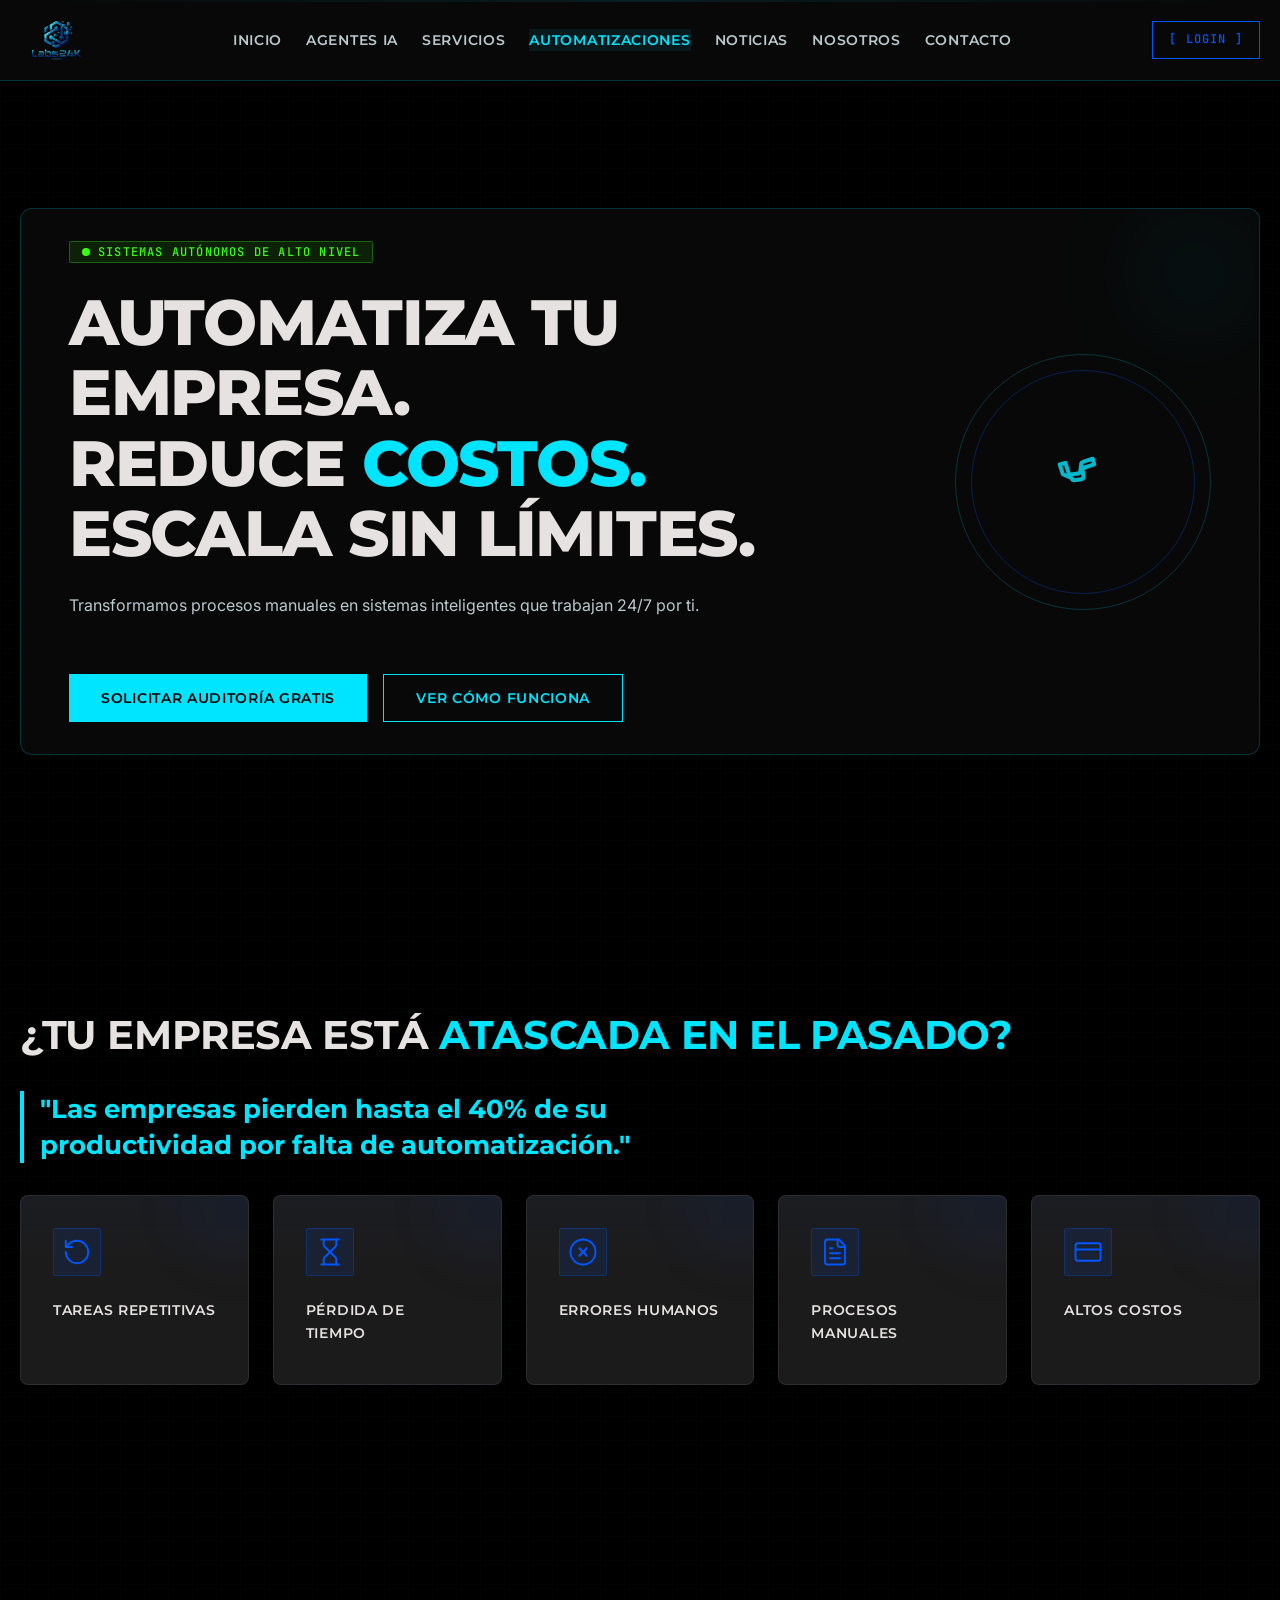
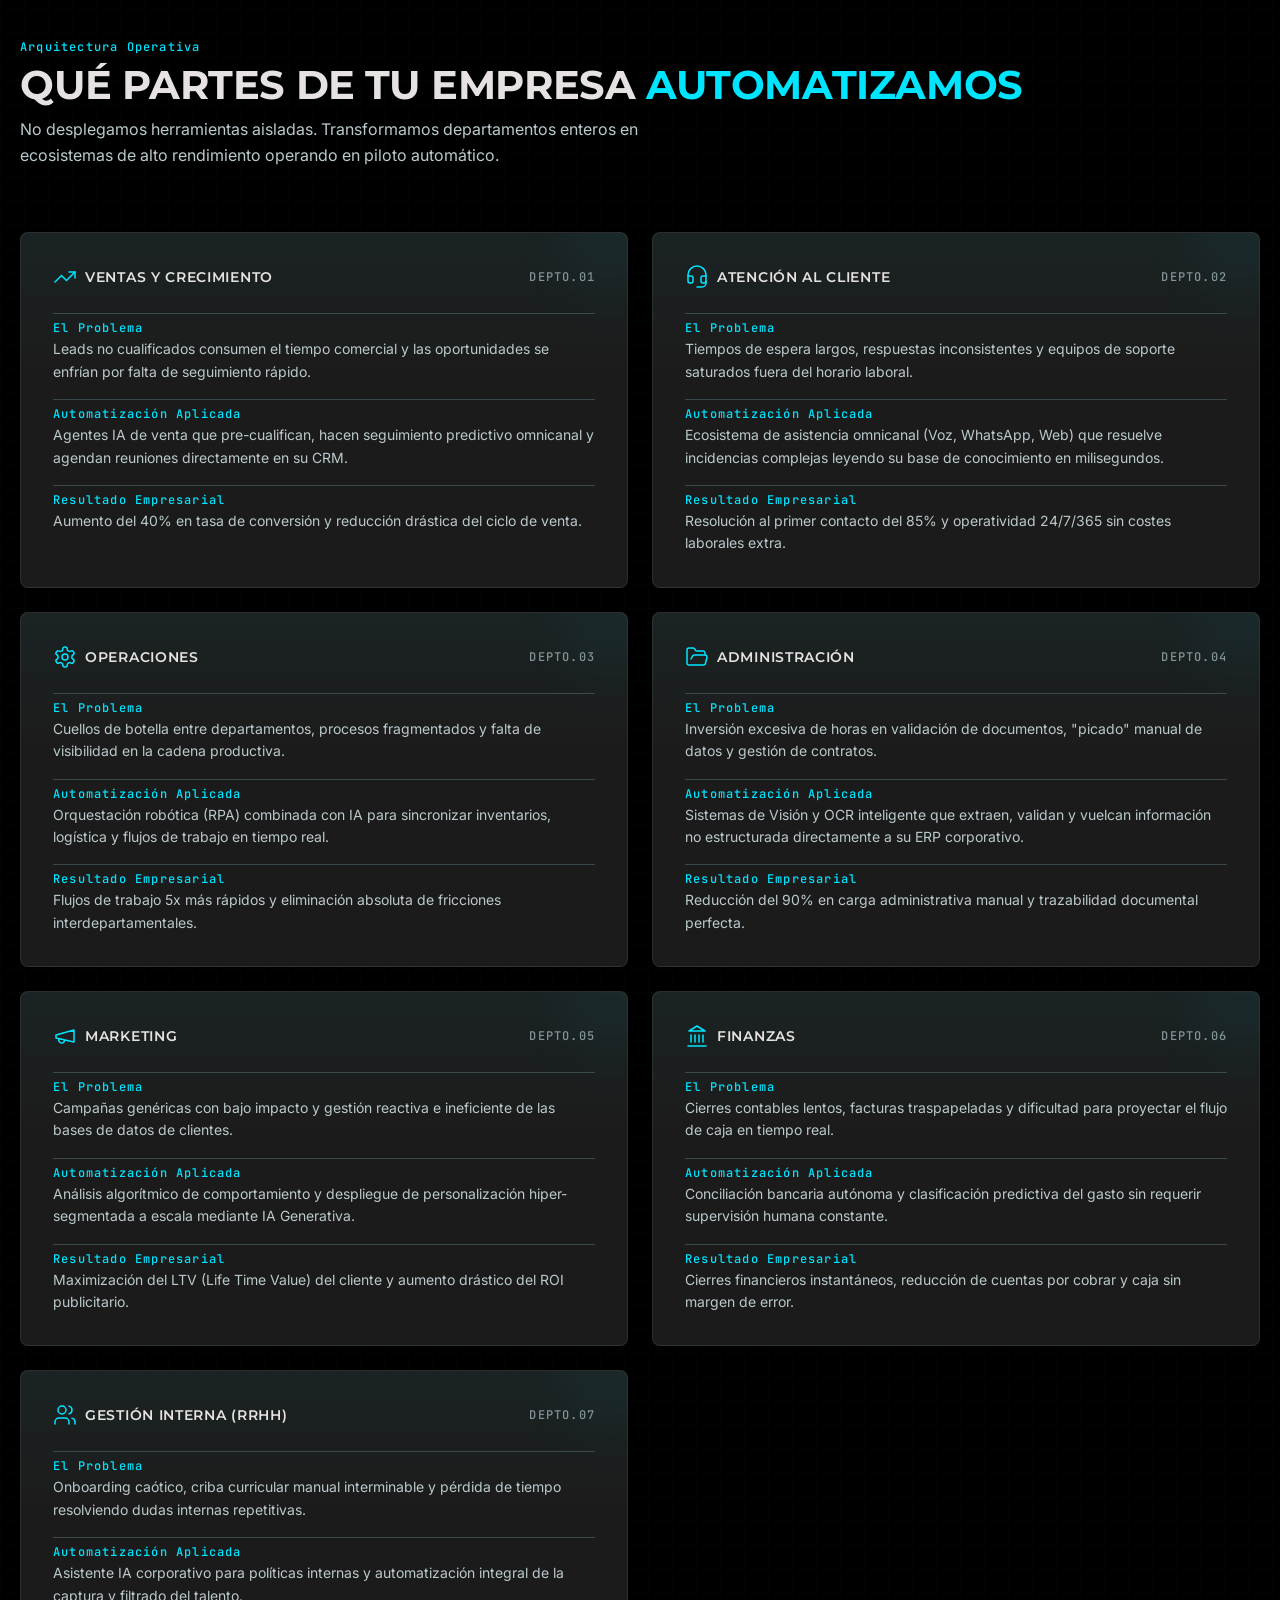
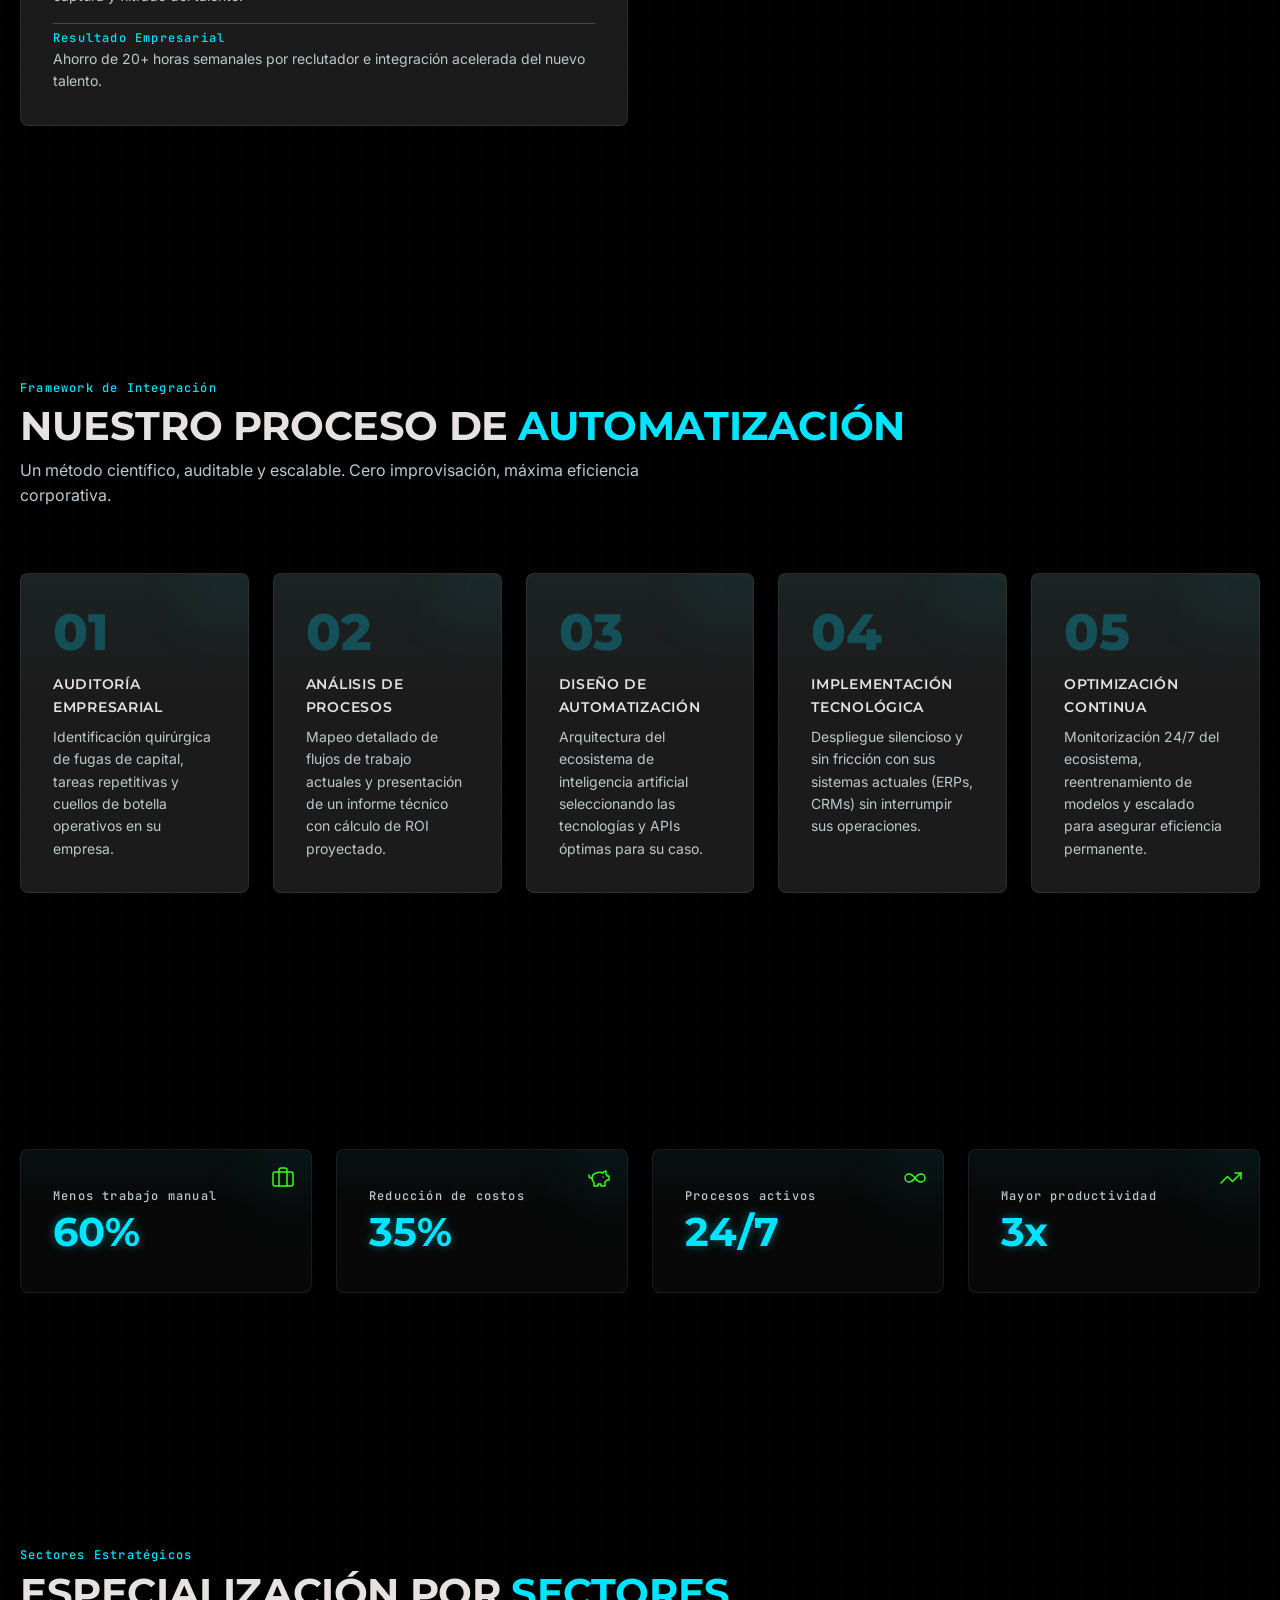
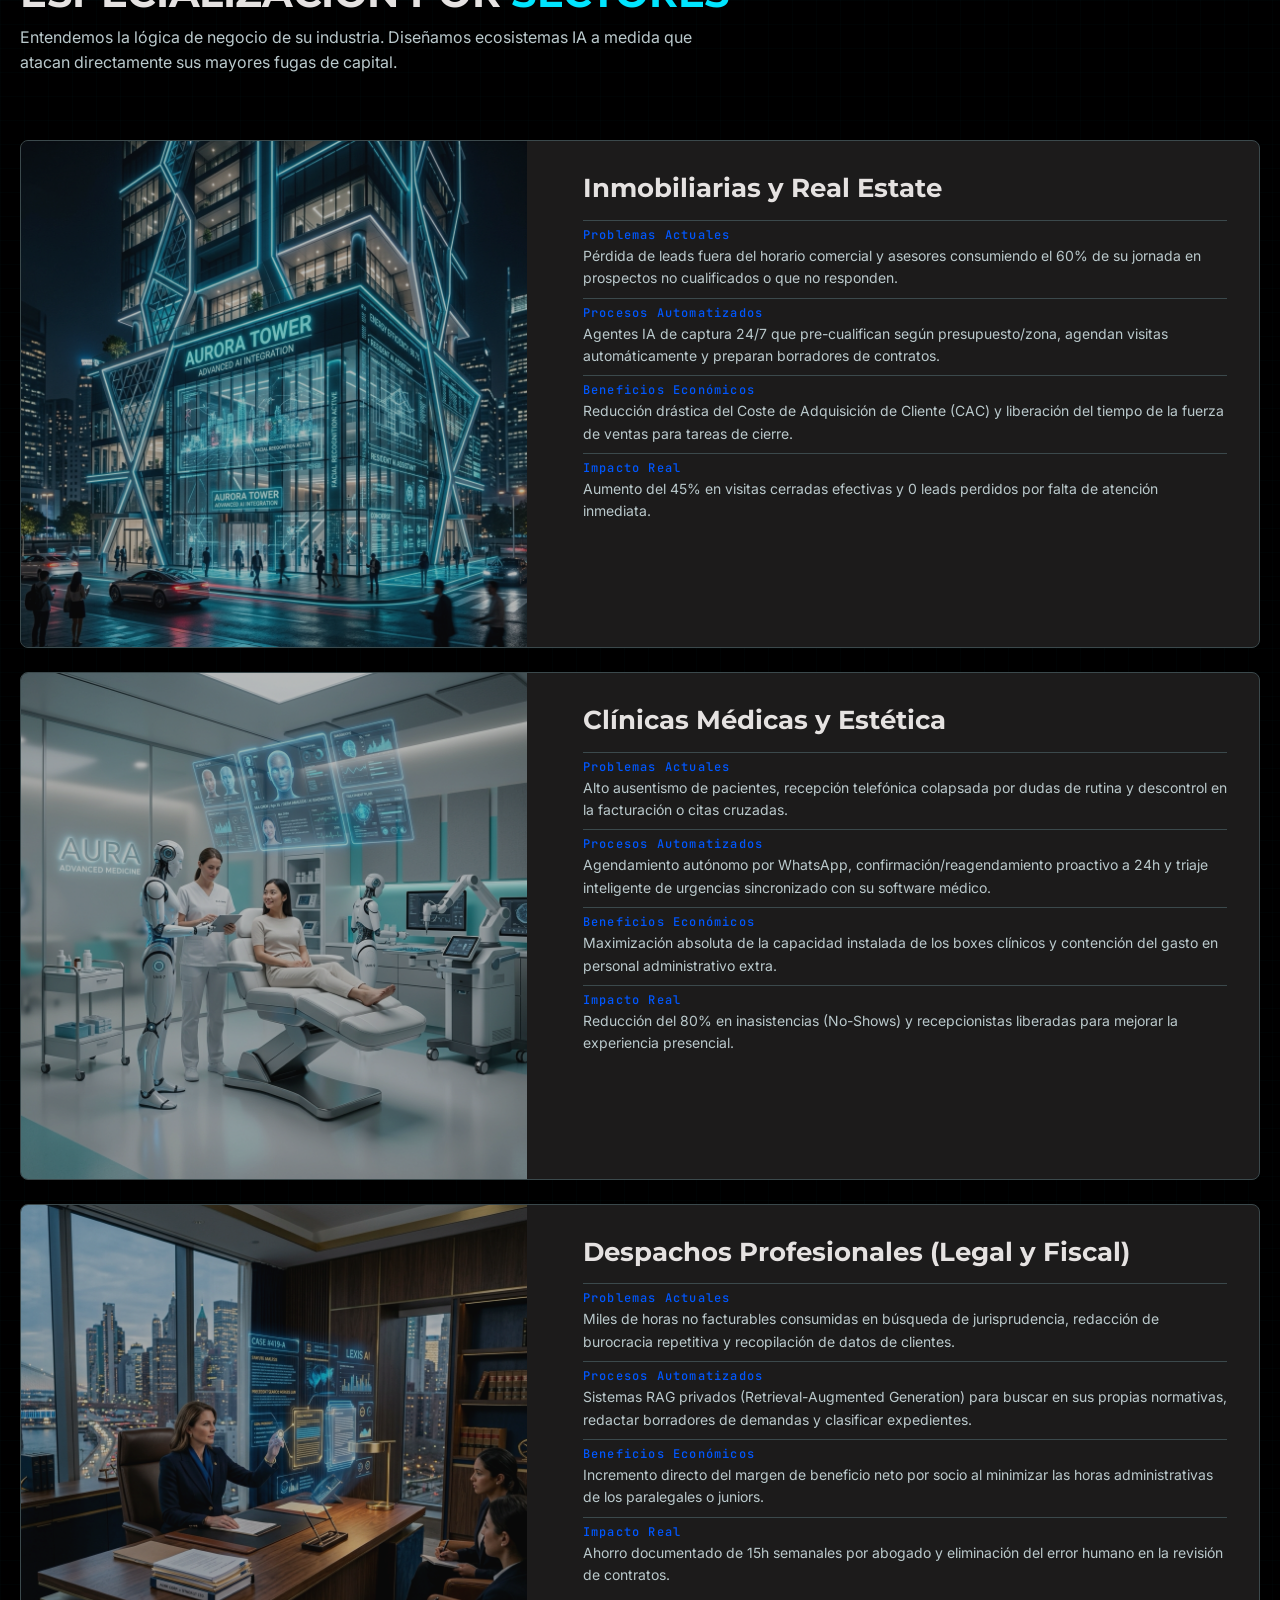
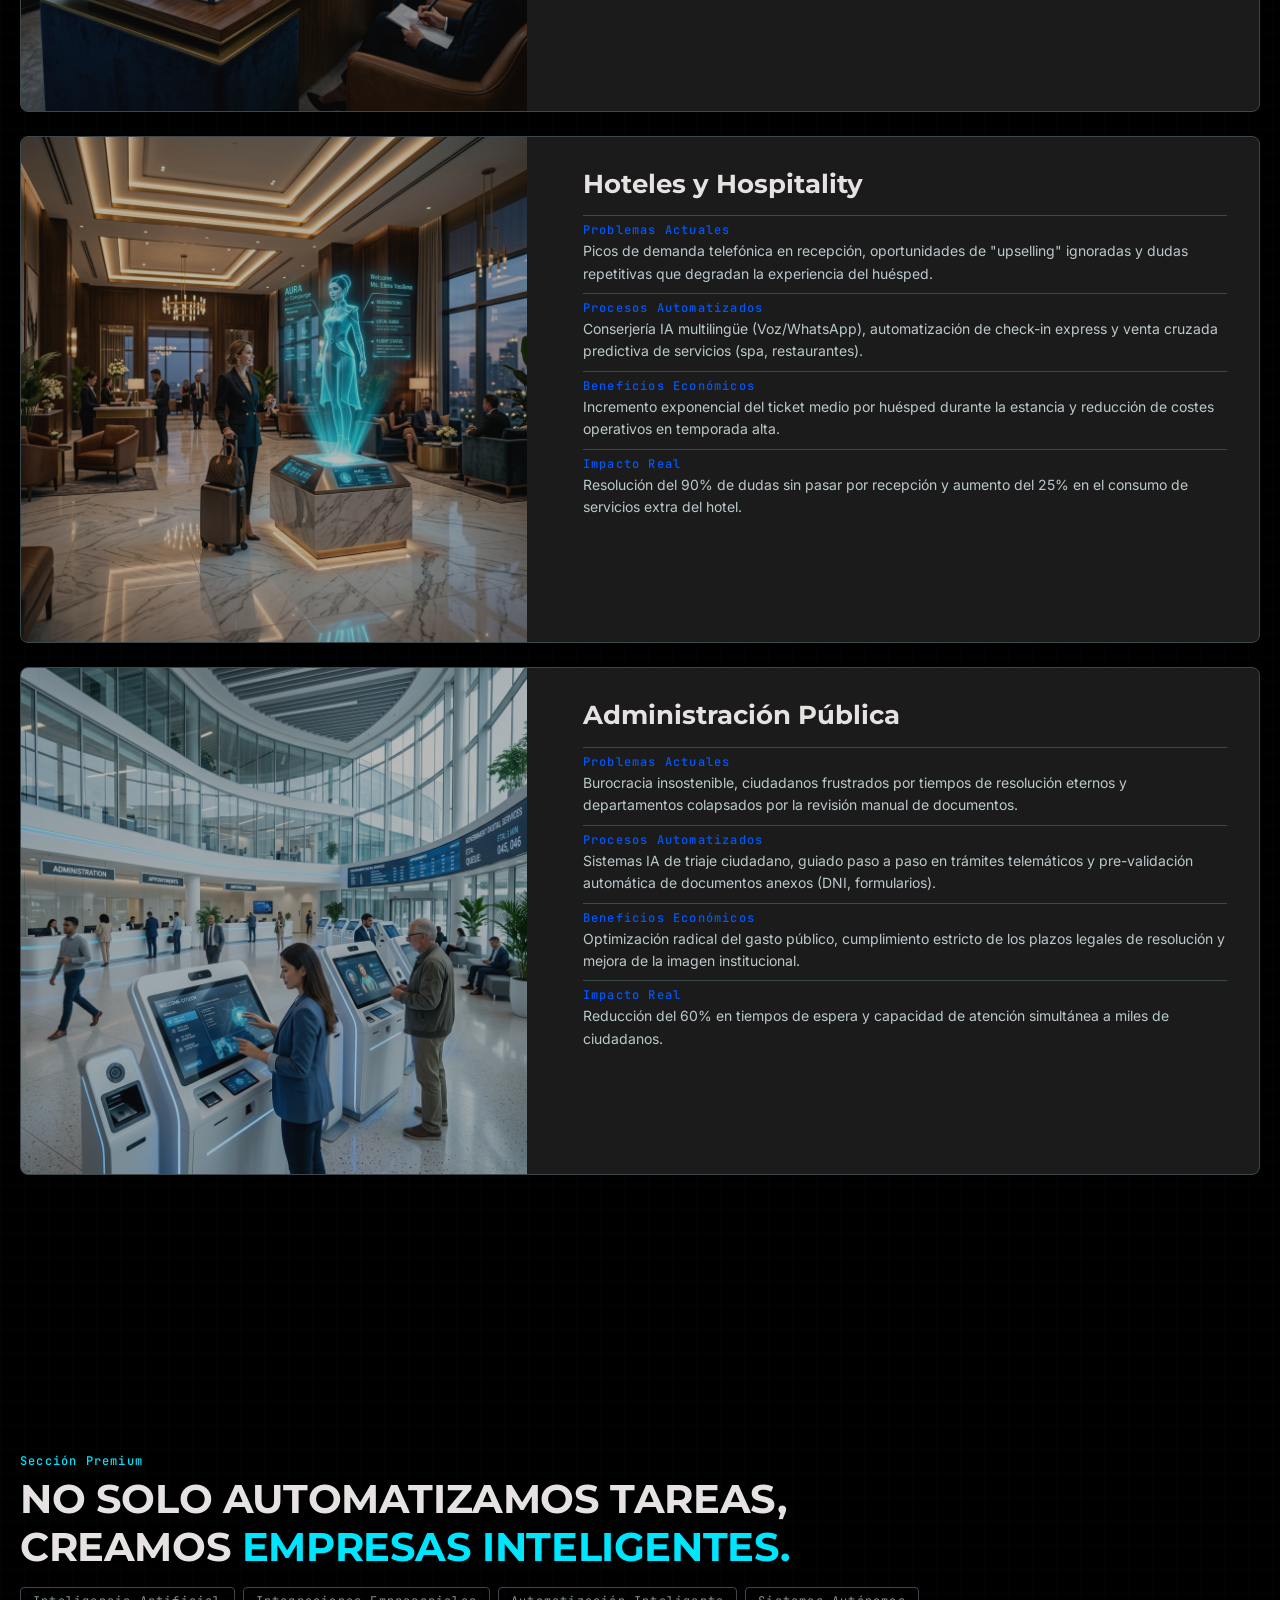
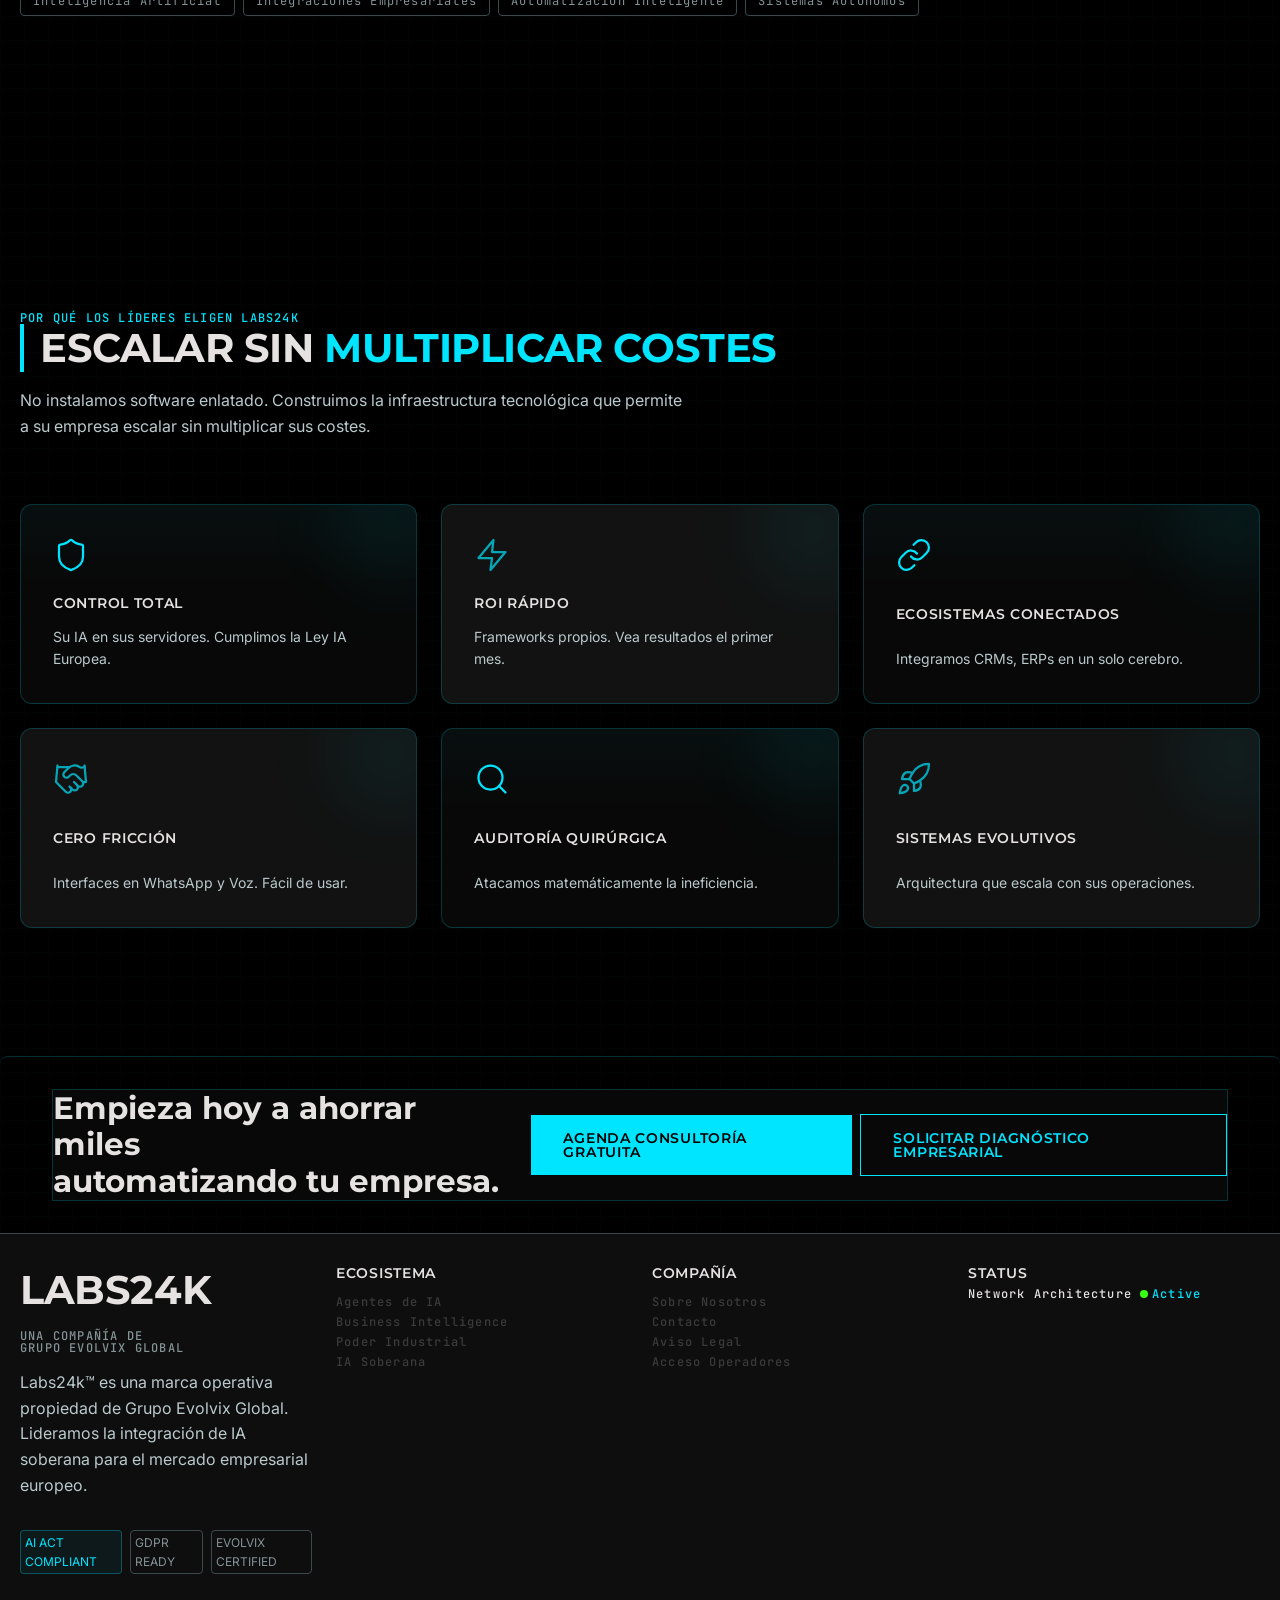
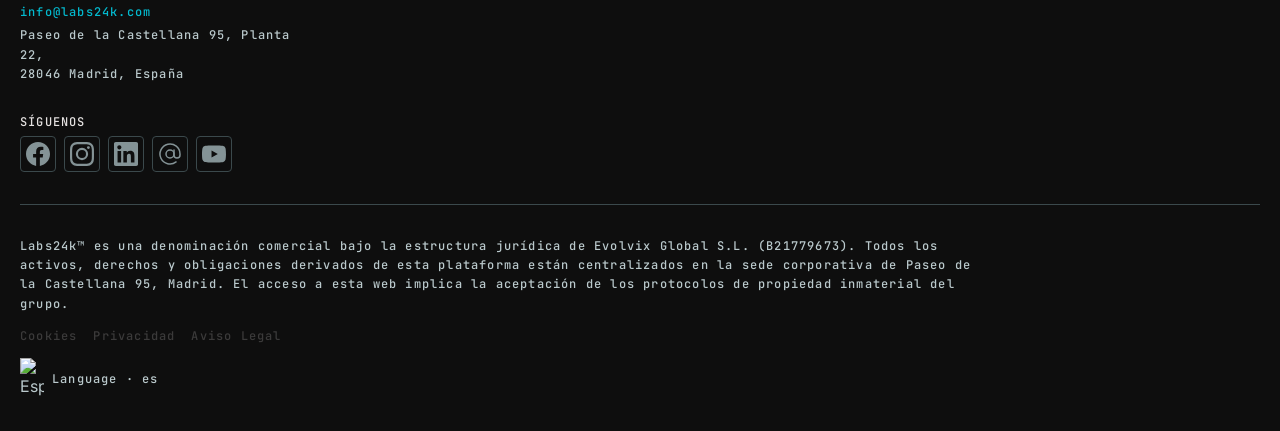
==== commit 5cc78a09: "Iconos SVG Lucide + pulido minimalista: elimina Material Symbols, toggle menu/close por CSS" ====
--- a/automatizaciones.html
+++ b/automatizaciones.html
@@ -16,7 +16,6 @@
       rel="stylesheet"
     />
     <link
-      href="https://fonts.googleapis.com/css2?family=Material+Symbols+Outlined:wght,FILL@100..700,0..1&display=swap"
       rel="stylesheet"
     />
 
@@ -80,7 +79,7 @@
           type="button"
           aria-label="Abrir menú"
         >
-          <span class="material-symbols-outlined">menu</span>
+          <span class="site-header__toggle-icon site-header__toggle-icon--menu"><svg class="icon" viewBox="0 0 24 24" fill="none" stroke="currentColor" stroke-width="1.5" stroke-linecap="round" stroke-linejoin="round" aria-hidden="true"><path d="M4 6h16"/><path d="M4 12h16"/><path d="M4 18h16"/></svg></span><span class="site-header__toggle-icon site-header__toggle-icon--close"><svg class="icon" viewBox="0 0 24 24" fill="none" stroke="currentColor" stroke-width="1.5" stroke-linecap="round" stroke-linejoin="round" aria-hidden="true"><path d="M18 6 6 18"/><path d="m6 6 12 12"/></svg></span>
         </button>
       </div>
     </header>
@@ -125,9 +124,7 @@
               <div class="automation__visual" aria-hidden="true">
                 <span class="automation__ring"></span>
                 <span class="automation__ring automation__ring--inner"></span>
-                <span class="material-symbols-outlined automation__icon"
-                  >precision_manufacturing</span
-                >
+                <svg class="icon automation__icon" viewBox="0 0 24 24" fill="none" stroke="currentColor" stroke-width="1.5" stroke-linecap="round" stroke-linejoin="round" aria-hidden="true"><path d="M4.42 9.03 3.26 5.4l2.14-.56 1.16 3.63a1 1 0 0 0 1.05.7l2.52-.33a1 1 0 0 0 .85-.85l.33-2.52a1 1 0 0 1 .7-1.05l3.63-1.16.56 2.14-3.63 1.16a1 1 0 0 0-.7 1.05l.33 2.52a1 1 0 0 1-.85.85l-2.52.33a1 1 0 0 1-1.05-.7L4.42 9.03Z"/></svg>
               </div>
             </div>
           </div>
@@ -151,47 +148,27 @@
 
           <div class="pain__grid">
             <article class="sector-card">
-              <span
-                class="material-symbols-outlined sector-card__icon"
-                aria-hidden="true"
-                >replay</span
-              >
+              <svg class="icon sector-card__icon" viewBox="0 0 24 24" fill="none" stroke="currentColor" stroke-width="1.5" stroke-linecap="round" stroke-linejoin="round" aria-hidden="true"><path d="M3 12a9 9 0 1 0 9-9 9.75 9.75 0 0 0-6.74 2.74L3 8"/><path d="M3 3v5h5"/></svg>
               <h3 class="sector-card__title">Tareas Repetitivas</h3>
             </article>
 
             <article class="sector-card">
-              <span
-                class="material-symbols-outlined sector-card__icon"
-                aria-hidden="true"
-                >hourglass_bottom</span
-              >
+              <svg class="icon sector-card__icon" viewBox="0 0 24 24" fill="none" stroke="currentColor" stroke-width="1.5" stroke-linecap="round" stroke-linejoin="round" aria-hidden="true"><path d="M5 22h14"/><path d="M5 2h14"/><path d="M17 22v-4.172a2 2 0 0 0-.586-1.414L12 12l-4.414 4.414A2 2 0 0 0 7 17.828V22"/><path d="M7 2v4.172a2 2 0 0 0 .586 1.414L12 12l4.414-4.414A2 2 0 0 0 17 6.172V2"/></svg>
               <h3 class="sector-card__title">Pérdida de Tiempo</h3>
             </article>
 
             <article class="sector-card">
-              <span
-                class="material-symbols-outlined sector-card__icon"
-                aria-hidden="true"
-                >cancel</span
-              >
+              <svg class="icon sector-card__icon" viewBox="0 0 24 24" fill="none" stroke="currentColor" stroke-width="1.5" stroke-linecap="round" stroke-linejoin="round" aria-hidden="true"><circle cx="12" cy="12" r="10"/><path d="m15 9-6 6"/><path d="m9 9 6 6"/></svg>
               <h3 class="sector-card__title">Errores Humanos</h3>
             </article>
 
             <article class="sector-card">
-              <span
-                class="material-symbols-outlined sector-card__icon"
-                aria-hidden="true"
-                >description</span
-              >
+              <svg class="icon sector-card__icon" viewBox="0 0 24 24" fill="none" stroke="currentColor" stroke-width="1.5" stroke-linecap="round" stroke-linejoin="round" aria-hidden="true"><path d="M15 2H6a2 2 0 0 0-2 2v16a2 2 0 0 0 2 2h12a2 2 0 0 0 2-2V7Z"/><path d="M14 2v4a2 2 0 0 0 2 2h4"/><path d="M16 13H8"/><path d="M16 17H8"/><path d="M10 9H8"/></svg>
               <h3 class="sector-card__title">Procesos Manuales</h3>
             </article>
 
             <article class="sector-card">
-              <span
-                class="material-symbols-outlined sector-card__icon"
-                aria-hidden="true"
-                >payments</span
-              >
+              <svg class="icon sector-card__icon" viewBox="0 0 24 24" fill="none" stroke="currentColor" stroke-width="1.5" stroke-linecap="round" stroke-linejoin="round" aria-hidden="true"><rect width="20" height="14" x="2" y="5" rx="2"/><line x1="2" x2="22" y1="10" y2="10"/></svg>
               <h3 class="sector-card__title">Altos Costos</h3>
             </article>
           </div>
@@ -218,11 +195,7 @@
             <article class="department-card">
               <div class="department-card__head">
                 <div class="department-card__brand">
-                  <span
-                    class="material-symbols-outlined department-card__icon"
-                    aria-hidden="true"
-                    >trending_up</span
-                  >
+                  <svg class="icon department-card__icon" viewBox="0 0 24 24" fill="none" stroke="currentColor" stroke-width="1.5" stroke-linecap="round" stroke-linejoin="round" aria-hidden="true"><polyline points="22 7 13.5 15.5 8.5 10.5 2 17"/><polyline points="16 7 22 7 22 13"/></svg>
                   <h3 class="department-card__title">Ventas y Crecimiento</h3>
                 </div>
                 <span class="label-mono department-card__tag">DEPTO.01</span>
@@ -260,11 +233,7 @@
             <article class="department-card">
               <div class="department-card__head">
                 <div class="department-card__brand">
-                  <span
-                    class="material-symbols-outlined department-card__icon"
-                    aria-hidden="true"
-                    >headset_mic</span
-                  >
+                  <svg class="icon department-card__icon" viewBox="0 0 24 24" fill="none" stroke="currentColor" stroke-width="1.5" stroke-linecap="round" stroke-linejoin="round" aria-hidden="true"><path d="M3 11h3a2 2 0 0 1 2 2v3a2 2 0 0 1-2 2H5a2 2 0 0 1-2-2v-5Z"/><path d="M21 11h-3a2 2 0 0 0-2 2v3a2 2 0 0 0 2 2h1a2 2 0 0 0 2-2v-5Z"/><path d="M3 11v-1a9 9 0 0 1 18 0v1"/><path d="M21 16v2a4 4 0 0 1-4 4h-5"/></svg>
                   <h3 class="department-card__title">Atención al Cliente</h3>
                 </div>
                 <span class="label-mono department-card__tag">DEPTO.02</span>
@@ -302,11 +271,7 @@
             <article class="department-card">
               <div class="department-card__head">
                 <div class="department-card__brand">
-                  <span
-                    class="material-symbols-outlined department-card__icon"
-                    aria-hidden="true"
-                    >settings</span
-                  >
+                  <svg class="icon department-card__icon" viewBox="0 0 24 24" fill="none" stroke="currentColor" stroke-width="1.5" stroke-linecap="round" stroke-linejoin="round" aria-hidden="true"><path d="M12.22 2h-.44a2 2 0 0 0-2 2v.18a2 2 0 0 1-1 1.73l-.43.25a2 2 0 0 1-2 0l-.15-.08a2 2 0 0 0-2.73.73l-.22.38a2 2 0 0 0 .73 2.73l.15.1a2 2 0 0 1 1 1.72v.51a2 2 0 0 1-1 1.74l-.15.09a2 2 0 0 0-.73 2.73l.22.38a2 2 0 0 0 2.73.73l.15-.08a2 2 0 0 1 2 0l.43.25a2 2 0 0 1 1 1.73V20a2 2 0 0 0 2 2h.44a2 2 0 0 0 2-2v-.18a2 2 0 0 1 1-1.73l.43-.25a2 2 0 0 1 2 0l.15.08a2 2 0 0 0 2.73-.73l.22-.39a2 2 0 0 0-.73-2.73l-.15-.08a2 2 0 0 1-1-1.74v-.5a2 2 0 0 1 1-1.74l.15-.09a2 2 0 0 0 .73-2.73l-.22-.38a2 2 0 0 0-2.73-.73l-.15.08a2 2 0 0 1-2 0l-.43-.25a2 2 0 0 1-1-1.73V4a2 2 0 0 0-2-2z"/><circle cx="12" cy="12" r="3"/></svg>
                   <h3 class="department-card__title">Operaciones</h3>
                 </div>
                 <span class="label-mono department-card__tag">DEPTO.03</span>
@@ -343,11 +308,7 @@
             <article class="department-card">
               <div class="department-card__head">
                 <div class="department-card__brand">
-                  <span
-                    class="material-symbols-outlined department-card__icon"
-                    aria-hidden="true"
-                    >folder_shared</span
-                  >
+                  <svg class="icon department-card__icon" viewBox="0 0 24 24" fill="none" stroke="currentColor" stroke-width="1.5" stroke-linecap="round" stroke-linejoin="round" aria-hidden="true"><path d="m6 14 1.5-2.9A2 2 0 0 1 9.24 10H20a2 2 0 0 1 1.94 2.5l-1.54 6a2 2 0 0 1-1.95 1.5H4a2 2 0 0 1-2-2V5a2 2 0 0 1 2-2h3.9a2 2 0 0 1 1.69.9l.81 1.2a2 2 0 0 0 1.67.9H18a2 2 0 0 1 2 2v2"/></svg>
                   <h3 class="department-card__title">Administración</h3>
                 </div>
                 <span class="label-mono department-card__tag">DEPTO.04</span>
@@ -385,11 +346,7 @@
             <article class="department-card">
               <div class="department-card__head">
                 <div class="department-card__brand">
-                  <span
-                    class="material-symbols-outlined department-card__icon"
-                    aria-hidden="true"
-                    >campaign</span
-                  >
+                  <svg class="icon department-card__icon" viewBox="0 0 24 24" fill="none" stroke="currentColor" stroke-width="1.5" stroke-linecap="round" stroke-linejoin="round" aria-hidden="true"><path d="m3 11 18-5v12L3 14v-3z"/><path d="M11.6 16.8a3 3 0 1 1-5.8-1.6"/></svg>
                   <h3 class="department-card__title">Marketing</h3>
                 </div>
                 <span class="label-mono department-card__tag">DEPTO.05</span>
@@ -427,11 +384,7 @@
             <article class="department-card">
               <div class="department-card__head">
                 <div class="department-card__brand">
-                  <span
-                    class="material-symbols-outlined department-card__icon"
-                    aria-hidden="true"
-                    >account_balance</span
-                  >
+                  <svg class="icon department-card__icon" viewBox="0 0 24 24" fill="none" stroke="currentColor" stroke-width="1.5" stroke-linecap="round" stroke-linejoin="round" aria-hidden="true"><line x1="3" x2="21" y1="22" y2="22"/><line x1="6" x2="6" y1="18" y2="11"/><line x1="10" x2="10" y1="18" y2="11"/><line x1="14" x2="14" y1="18" y2="11"/><line x1="18" x2="18" y1="18" y2="11"/><polygon points="12 2 20 7 4 7"/></svg>
                   <h3 class="department-card__title">Finanzas</h3>
                 </div>
                 <span class="label-mono department-card__tag">DEPTO.06</span>
@@ -468,11 +421,7 @@
             <article class="department-card">
               <div class="department-card__head">
                 <div class="department-card__brand">
-                  <span
-                    class="material-symbols-outlined department-card__icon"
-                    aria-hidden="true"
-                    >group</span
-                  >
+                  <svg class="icon department-card__icon" viewBox="0 0 24 24" fill="none" stroke="currentColor" stroke-width="1.5" stroke-linecap="round" stroke-linejoin="round" aria-hidden="true"><path d="M16 21v-2a4 4 0 0 0-4-4H6a4 4 0 0 0-4 4v2"/><circle cx="9" cy="7" r="4"/><path d="M22 21v-2a4 4 0 0 0-3-3.87"/><path d="M16 3.13a4 4 0 0 1 0 7.75"/></svg>
                   <h3 class="department-card__title">Gestión Interna (RRHH)</h3>
                 </div>
                 <span class="label-mono department-card__tag">DEPTO.07</span>
@@ -577,41 +526,25 @@
         <div class="container">
           <div class="stats__grid stats__grid--four">
             <article class="stat">
-              <span
-                class="material-symbols-outlined stat__icon"
-                aria-hidden="true"
-                >work_off</span
-              >
+              <svg class="icon stat__icon" viewBox="0 0 24 24" fill="none" stroke="currentColor" stroke-width="1.5" stroke-linecap="round" stroke-linejoin="round" aria-hidden="true"><path d="M16 20V4a2 2 0 0 0-2-2h-4a2 2 0 0 0-2 2v16"/><rect width="20" height="14" x="2" y="6" rx="2"/></svg>
               <span class="label-mono stat__label">Menos trabajo manual</span>
               <p class="stat__value">60%</p>
             </article>
 
             <article class="stat">
-              <span
-                class="material-symbols-outlined stat__icon"
-                aria-hidden="true"
-                >savings</span
-              >
+              <svg class="icon stat__icon" viewBox="0 0 24 24" fill="none" stroke="currentColor" stroke-width="1.5" stroke-linecap="round" stroke-linejoin="round" aria-hidden="true"><path d="M19 5c-1.5 0-2.8 1.4-3 2-3.5-1.5-11-.3-11 5 0 1.8 0 3 2 4.5V20h4v-2h3v2h4v-4c1-.5 1.7-1 2-2h2v-4h-2c0-1-.5-1.5-1-2V5z"/><path d="M2 9v1c0 1.1.9 2 2 2h1"/><path d="M16 11h.01"/></svg>
               <span class="label-mono stat__label">Reducción de costos</span>
               <p class="stat__value">35%</p>
             </article>
 
             <article class="stat">
-              <span
-                class="material-symbols-outlined stat__icon"
-                aria-hidden="true"
-                >all_inclusive</span
-              >
+              <svg class="icon stat__icon" viewBox="0 0 24 24" fill="none" stroke="currentColor" stroke-width="1.5" stroke-linecap="round" stroke-linejoin="round" aria-hidden="true"><path d="M12 12c-2-2.67-4-4-6-4a4 4 0 1 0 0 8c2 0 4-1.33 6-4Zm0 0c2 2.67 4 4 6 4a4 4 0 0 0 0-8c-2 0-4 1.33-6 4Z"/></svg>
               <span class="label-mono stat__label">Procesos activos</span>
               <p class="stat__value">24/7</p>
             </article>
 
             <article class="stat">
-              <span
-                class="material-symbols-outlined stat__icon"
-                aria-hidden="true"
-                >trending_up</span
-              >
+              <svg class="icon stat__icon" viewBox="0 0 24 24" fill="none" stroke="currentColor" stroke-width="1.5" stroke-linecap="round" stroke-linejoin="round" aria-hidden="true"><polyline points="22 7 13.5 15.5 8.5 10.5 2 17"/><polyline points="16 7 22 7 22 13"/></svg>
               <span class="label-mono stat__label">Mayor productividad</span>
               <p class="stat__value">3x</p>
             </article>
@@ -935,11 +868,7 @@
 
           <div class="features__grid">
             <article class="feature-card feature-card--half">
-              <span
-                class="material-symbols-outlined feature-card__icon"
-                aria-hidden="true"
-                >shield</span
-              >
+              <svg class="icon feature-card__icon" viewBox="0 0 24 24" fill="none" stroke="currentColor" stroke-width="1.5" stroke-linecap="round" stroke-linejoin="round" aria-hidden="true"><path d="M20 13c0 5-3.5 7.5-7.66 8.95a1 1 0 0 1-.67-.01C7.5 20.5 4 18 4 13V6a1 1 0 0 1 1-1c2 0 4.5-1.2 6.24-2.72a1.17 1.17 0 0 1 1.52 0C14.51 3.81 17 5 19 5a1 1 0 0 1 1 1z"/></svg>
               <h3 class="feature-card__title feature-card__title--small">
                 Control Total
               </h3>
@@ -951,11 +880,7 @@
             <article
               class="feature-card feature-card--half feature-card--solid"
             >
-              <span
-                class="material-symbols-outlined feature-card__icon feature-card__icon--dim"
-                aria-hidden="true"
-                >bolt</span
-              >
+              <svg class="icon feature-card__icon feature-card__icon--dim" viewBox="0 0 24 24" fill="none" stroke="currentColor" stroke-width="1.5" stroke-linecap="round" stroke-linejoin="round" aria-hidden="true"><polygon points="13 2 3 14 12 14 11 22 21 10 12 10 13 2"/></svg>
               <h3 class="feature-card__title feature-card__title--small">
                 ROI Rápido
               </h3>
@@ -965,11 +890,7 @@
             </article>
 
             <article class="feature-card feature-card--half">
-              <span
-                class="material-symbols-outlined feature-card__icon"
-                aria-hidden="true"
-                >link</span
-              >
+              <svg class="icon feature-card__icon" viewBox="0 0 24 24" fill="none" stroke="currentColor" stroke-width="1.5" stroke-linecap="round" stroke-linejoin="round" aria-hidden="true"><path d="M10 13a5 5 0 0 0 7.54.54l3-3a5 5 0 0 0-7.07-7.07l-1.72 1.71"/><path d="M14 11a5 5 0 0 0-7.54-.54l-3 3a5 5 0 0 0 7.07 7.07l1.71-1.71"/></svg>
               <h3 class="feature-card__title feature-card__title--small">
                 Ecosistemas Conectados
               </h3>
@@ -981,11 +902,7 @@
             <article
               class="feature-card feature-card--half feature-card--solid"
             >
-              <span
-                class="material-symbols-outlined feature-card__icon feature-card__icon--dim"
-                aria-hidden="true"
-                >handshake</span
-              >
+              <svg class="icon feature-card__icon feature-card__icon--dim" viewBox="0 0 24 24" fill="none" stroke="currentColor" stroke-width="1.5" stroke-linecap="round" stroke-linejoin="round" aria-hidden="true"><path d="m11 17 2 2a1 1 0 1 0 3-3"/><path d="m14 14 2.5 2.5a1 1 0 1 0 3-3l-3.88-3.88a3 3 0 0 0-4.24 0l-.88.88a1 1 0 1 1-3-3l2.81-2.81a5.79 5.79 0 0 1 7.06-.87l.47.28a2 2 0 0 0 1.42.25L21 4"/><path d="m21 3 1 11h-2"/><path d="M3 3 2 14l6.5 6.5a1 1 0 1 0 3-3"/><path d="M3 4h8"/></svg>
               <h3 class="feature-card__title feature-card__title--small">
                 Cero Fricción
               </h3>
@@ -995,11 +912,7 @@
             </article>
 
             <article class="feature-card feature-card--half">
-              <span
-                class="material-symbols-outlined feature-card__icon"
-                aria-hidden="true"
-                >search</span
-              >
+              <svg class="icon feature-card__icon" viewBox="0 0 24 24" fill="none" stroke="currentColor" stroke-width="1.5" stroke-linecap="round" stroke-linejoin="round" aria-hidden="true"><circle cx="11" cy="11" r="8"/><path d="m21 21-4.3-4.3"/></svg>
               <h3 class="feature-card__title feature-card__title--small">
                 Auditoría Quirúrgica
               </h3>
@@ -1011,11 +924,7 @@
             <article
               class="feature-card feature-card--half feature-card--solid"
             >
-              <span
-                class="material-symbols-outlined feature-card__icon feature-card__icon--dim"
-                aria-hidden="true"
-                >rocket_launch</span
-              >
+              <svg class="icon feature-card__icon feature-card__icon--dim" viewBox="0 0 24 24" fill="none" stroke="currentColor" stroke-width="1.5" stroke-linecap="round" stroke-linejoin="round" aria-hidden="true"><path d="M4.5 16.5c-1.5 1.26-2 5-2 5s3.74-.5 5-2c.71-.84.7-2.13-.09-2.91a2.18 2.18 0 0 0-2.91-.09z"/><path d="m12 15-3-3a22 22 0 0 1 2-3.95A12.88 12.88 0 0 1 22 2c0 2.72-.78 7.5-6 11a22.35 22.35 0 0 1-4 2z"/><path d="M9 12H4s.55-3.03 2-4c1.62-1.08 5 0 5 0"/><path d="M12 15v5s3.03-.55 4-2c1.08-1.62 0-5 0-5"/></svg>
               <h3 class="feature-card__title feature-card__title--small">
                 Sistemas Evolutivos
               </h3>
@@ -1085,42 +994,22 @@
               <span class="label-mono site-footer__social-label">Síguenos</span>
               <div class="site-footer__social-icons">
                 <a href="https://facebook.com/labs24k" aria-label="Facebook">
-                  <span
-                    class="material-symbols-outlined icon--filled"
-                    aria-hidden="true"
-                    >public</span
-                  >
+                  <svg class="icon icon--brand" viewBox="0 0 24 24" fill="currentColor" aria-hidden="true"><path d="M24 12.073c0-6.627-5.373-12-12-12s-12 5.373-12 12c0 5.99 4.388 10.954 10.125 11.854v-8.385H7.078v-3.47h3.047V9.43c0-3.007 1.792-4.669 4.533-4.669 1.312 0 2.686.235 2.686.235v2.953H15.83c-1.491 0-1.956.925-1.956 1.874v2.25h3.328l-.532 3.47h-2.796v8.385C19.612 23.027 24 18.062 24 12.073z"/></svg>
                 </a>
                 <a href="https://instagram.com/labs24k" aria-label="Instagram">
-                  <span
-                    class="material-symbols-outlined icon--filled"
-                    aria-hidden="true"
-                    >photo_camera</span
-                  >
+                  <svg class="icon icon--brand" viewBox="0 0 24 24" fill="currentColor" aria-hidden="true"><path d="M12 2.163c3.204 0 3.584.012 4.85.07 3.252.148 4.771 1.691 4.919 4.919.058 1.265.069 1.645.069 4.849 0 3.205-.012 3.584-.069 4.849-.149 3.225-1.664 4.771-4.919 4.919-1.266.058-1.644.07-4.85.07-3.204 0-3.584-.012-4.849-.07-3.26-.149-4.771-1.699-4.919-4.92-.058-1.265-.07-1.644-.07-4.849 0-3.204.013-3.583.07-4.849.149-3.227 1.664-4.771 4.919-4.919 1.266-.057 1.645-.069 4.849-.069zM12 0C8.741 0 8.333.014 7.053.072 2.695.272.273 2.69.073 7.052.014 8.333 0 8.741 0 12c0 3.259.014 3.668.072 4.948.2 4.358 2.618 6.78 6.98 6.98C8.333 23.986 8.741 24 12 24c3.259 0 3.668-.014 4.948-.072 4.354-.2 6.782-2.618 6.979-6.98.059-1.28.073-1.689.073-4.948 0-3.259-.014-3.667-.072-4.947-.196-4.354-2.617-6.78-6.979-6.98C15.668.014 15.259 0 12 0zm0 5.838a6.162 6.162 0 1 0 0 12.324 6.162 6.162 0 0 0 0-12.324zM12 16a4 4 0 1 1 0-8 4 4 0 0 1 0 8zm6.406-11.845a1.44 1.44 0 1 0 0 2.881 1.44 1.44 0 0 0 0-2.881z"/></svg>
                 </a>
                 <a
                   href="https://linkedin.com/company/labs24k"
                   aria-label="LinkedIn"
                 >
-                  <span
-                    class="material-symbols-outlined icon--filled"
-                    aria-hidden="true"
-                    >work</span
-                  >
+                  <svg class="icon icon--brand" viewBox="0 0 24 24" fill="currentColor" aria-hidden="true"><path d="M20.447 20.452h-3.554v-5.569c0-1.328-.027-3.037-1.852-3.037-1.853 0-2.136 1.445-2.136 2.939v5.667H9.351V9h3.414v1.561h.046c.477-.9 1.637-1.85 3.37-1.85 3.601 0 4.267 2.37 4.267 5.455v6.286zM5.337 7.433c-1.144 0-2.063-.926-2.063-2.065 0-1.138.92-2.063 2.063-2.063 1.14 0 2.064.925 2.064 2.063 0 1.139-.925 2.065-2.064 2.065zm1.782 13.019H3.555V9h3.564v11.452zM22.225 0H1.771C.792 0 0 .774 0 1.729v20.542C0 23.227.792 24 1.771 24h20.451C23.2 24 24 23.227 24 22.271V1.729C24 .774 23.2 0 22.222 0h.003z"/></svg>
                 </a>
                 <a href="https://x.com/labs24k" aria-label="X (Twitter)">
-                  <span
-                    class="material-symbols-outlined icon--filled"
-                    aria-hidden="true"
-                    >alternate_email</span
-                  >
+                  <svg class="icon" viewBox="0 0 24 24" fill="none" stroke="currentColor" stroke-width="1.5" stroke-linecap="round" stroke-linejoin="round" aria-hidden="true"><circle cx="12" cy="12" r="4"/><path d="M16 8v5a3 3 0 0 0 6 0v-1a10 10 0 1 0-3.92 7.94"/></svg>
                 </a>
                 <a href="https://youtube.com/@labs24k" aria-label="YouTube">
-                  <span
-                    class="material-symbols-outlined icon--filled"
-                    aria-hidden="true"
-                    >play_circle</span
-                  >
+                  <svg class="icon icon--brand" viewBox="0 0 24 24" fill="currentColor" aria-hidden="true"><path d="M23.498 6.186a3.016 3.016 0 0 0-2.122-2.136C19.505 3.545 12 3.545 12 3.545s-7.505 0-9.377.505A3.017 3.017 0 0 0 .502 6.186C0 8.07 0 12 0 12s0 3.93.502 5.814a3.016 3.016 0 0 0 2.122 2.136c1.871.505 9.376.505 9.376.505s7.505 0 9.377-.505a3.015 3.015 0 0 0 2.122-2.136C24 15.93 24 12 24 12s0-3.93-.502-5.814zM9.545 15.568V8.432L15.818 12l-6.273 3.568z"/></svg>
                 </a>
               </div>
             </div>
--- a/css/styles.css
+++ b/css/styles.css
@@ -121,8 +121,8 @@
   color: var(--on-surface);
   background-color: var(--deep-void);
   background-image:
-    linear-gradient(rgba(0, 229, 255, 0.03) 1px, transparent 1px),
-    linear-gradient(90deg, rgba(0, 229, 255, 0.03) 1px, transparent 1px);
+    linear-gradient(rgba(0, 229, 255, 0.015) 1px, transparent 1px),
+    linear-gradient(90deg, rgba(0, 229, 255, 0.015) 1px, transparent 1px);
   background-size: 24px 24px;
   -webkit-font-smoothing: antialiased;
   padding-top: var(--header-height);
@@ -265,8 +265,11 @@
   height: 0.5rem;
   border-radius: 50%;
   background-color: var(--neon-cyan);
+  flex-shrink: 0;
+}
+
+.hero .status-dot {
   animation: pulse 2s cubic-bezier(0.4, 0, 0.6, 1) infinite;
-  flex-shrink: 0;
 }
 
 .status-dot--green {
@@ -318,11 +321,11 @@
 .btn--primary {
   background-color: var(--neon-cyan);
   color: var(--deep-void);
-  box-shadow: var(--glow-soft);
 }
 
 .btn--primary:hover {
   background-color: var(--primary-fixed);
+  box-shadow: var(--glow-soft);
 }
 
 .btn--ghost {
@@ -363,14 +366,27 @@
   color: var(--outline);
 }
 
-/* ---- Icons (Material Symbols) ---- */
-.material-symbols-outlined {
-  font-size: 2.25rem;
-  line-height: 1;
-}
-
-.icon--filled {
-  font-variation-settings: "FILL" 1;
+/* ---- Icons (inline SVG stroke-based) ---- */
+.icon {
+  width: 1.5rem;
+  height: 1.5rem;
+  flex-shrink: 0;
+  display: inline-block;
+}
+
+.icon--sm {
+  width: 1rem;
+  height: 1rem;
+}
+
+.icon--lg {
+  width: 2.25rem;
+  height: 2.25rem;
+}
+
+.icon--xl {
+  width: 4rem;
+  height: 4rem;
 }
 
 /* --------------------------------------------------------------------------
@@ -388,7 +404,6 @@
   backdrop-filter: blur(20px);
   -webkit-backdrop-filter: blur(20px);
   border-bottom: 1px solid rgba(0, 229, 255, 0.2);
-  box-shadow: 0 4px 20px rgba(0, 229, 255, 0.1);
 }
 
 .site-header__inner {
@@ -440,6 +455,11 @@
   color: var(--neon-cyan);
   display: inline-flex;
 }
+
+.site-header__toggle-icon--close { display: none; }
+
+.site-header.is-open .site-header__toggle-icon--menu { display: none; }
+.site-header.is-open .site-header__toggle-icon--close { display: inline-flex; }
 
 @media (min-width: 768px) {
   .site-header__nav { display: flex; }
@@ -742,7 +762,7 @@
   width: 8rem;
   height: 8rem;
   border-radius: 50%;
-  background: rgba(0, 229, 255, 0.08);
+  background: rgba(0, 229, 255, 0.04);
   filter: blur(32px);
   pointer-events: none;
 }
@@ -824,7 +844,7 @@
   padding: var(--space-container);
   border-radius: var(--radius-xl);
   background:
-    linear-gradient(180deg, rgba(0, 229, 255, 0.05), transparent 40%),
+    linear-gradient(180deg, rgba(0, 229, 255, 0.03), transparent 40%),
     var(--surface-glass);
   backdrop-filter: blur(20px);
   -webkit-backdrop-filter: blur(20px);
@@ -842,27 +862,15 @@
   width: 8rem;
   height: 8rem;
   border-radius: 50%;
-  background: rgba(0, 229, 255, 0.1);
+  background: rgba(0, 229, 255, 0.05);
   filter: blur(32px);
   pointer-events: none;
   transition: opacity 0.4s ease;
 }
 
-.feature-card::after {
-  content: "";
-  position: absolute;
-  inset: 0;
-  background-image:
-    linear-gradient(to right, rgba(255, 255, 255, 0.03) 1px, transparent 1px),
-    linear-gradient(to bottom, rgba(255, 255, 255, 0.03) 1px, transparent 1px);
-  background-size: 24px 24px;
-  pointer-events: none;
-}
-
 .feature-card:hover {
   border-color: var(--neon-cyan);
-  transform: translateY(-4px);
-  box-shadow: 0 8px 30px rgba(0, 229, 255, 0.15);
+  transform: translateY(-2px);
 }
 
 @media (min-width: 768px) {
@@ -899,7 +907,8 @@
 .feature-card__icon {
   color: var(--neon-cyan);
   margin-bottom: var(--space-2);
-  font-size: 2.25rem;
+  width: 2.25rem;
+  height: 2.25rem;
 }
 
 .feature-card__icon--dim {
@@ -1048,7 +1057,7 @@
   position: relative;
   padding: 1.5rem;
   background:
-    linear-gradient(180deg, rgba(0, 229, 255, 0.05), transparent 40%),
+    linear-gradient(180deg, rgba(0, 229, 255, 0.03), transparent 40%),
     var(--surface-glass);
   backdrop-filter: blur(20px);
   -webkit-backdrop-filter: blur(20px);
@@ -1070,14 +1079,13 @@
   width: 6rem;
   height: 6rem;
   border-radius: 50%;
-  background: rgba(0, 229, 255, 0.08);
+  background: rgba(0, 229, 255, 0.04);
   filter: blur(28px);
   pointer-events: none;
 }
 
 .use-case:hover {
-  transform: translateY(-4px);
-  box-shadow: 0 8px 30px rgba(0, 229, 255, 0.12);
+  transform: translateY(-2px);
 }
 
 .use-case--neutral {
@@ -1088,8 +1096,7 @@
 
 .use-case--neutral:hover {
   border-top-color: var(--neon-cyan);
-  transform: translateY(-4px);
-  box-shadow: 0 8px 30px rgba(0, 229, 255, 0.12);
+  transform: translateY(-2px);
 }
 
 .use-case__head {
@@ -1101,7 +1108,8 @@
 
 .use-case__icon {
   color: var(--on-surface);
-  font-size: 1.875rem;
+  width: 1.875rem;
+  height: 1.875rem;
 }
 
 .use-case__tag {
@@ -1406,7 +1414,7 @@
   line-height: 1.2;
   color: var(--neon-cyan);
   margin-top: 0.5rem;
-  text-shadow: 0 0 10px rgba(0, 229, 255, 0.6);
+  text-shadow: 0 0 10px rgba(0, 229, 255, 0.25);
 }
 
 .metric__value--plain {
@@ -1418,7 +1426,8 @@
   position: absolute;
   top: 0.5rem;
   right: 0.5rem;
-  font-size: 0.875rem;
+  width: 0.875rem;
+  height: 0.875rem;
   color: rgba(0, 229, 255, 0.5);
 }
 
@@ -1498,7 +1507,7 @@
 .clone__card {
   position: relative;
   background:
-    linear-gradient(180deg, rgba(0, 229, 255, 0.05), transparent 40%),
+    linear-gradient(180deg, rgba(0, 229, 255, 0.03), transparent 40%),
     var(--surface-container-low);
   border: 1px solid rgba(255, 255, 255, 0.08);
   border-radius: var(--radius-lg);
@@ -1515,15 +1524,14 @@
   width: 8rem;
   height: 8rem;
   border-radius: 50%;
-  background: rgba(0, 229, 255, 0.08);
+  background: rgba(0, 229, 255, 0.04);
   filter: blur(32px);
   pointer-events: none;
 }
 
 .clone__card:hover {
   border-color: rgba(0, 229, 255, 0.5);
-  transform: translateY(-4px);
-  box-shadow: 0 8px 30px rgba(0, 229, 255, 0.12);
+  transform: translateY(-2px);
 }
 
 .clone__image {
@@ -1571,7 +1579,8 @@
 }
 
 .clone__badge-icon {
-  font-size: 0.875rem;
+  width: 0.875rem;
+  height: 0.875rem;
   color: var(--neon-cyan);
 }
 
@@ -1612,7 +1621,8 @@
   position: absolute;
   top: -1rem;
   right: -1rem;
-  font-size: 3.75rem;
+  width: 3.75rem;
+  height: 3.75rem;
   color: rgba(59, 73, 76, 0.2);
   transition: color 0.3s ease;
 }
@@ -1624,12 +1634,6 @@
 .clone__side-content {
   position: relative;
   z-index: 1;
-}
-
-.clone__side-emoji {
-  font-size: 1.5rem;
-  display: block;
-  margin-bottom: var(--space-2);
 }
 
 .clone__side-title {
@@ -1669,7 +1673,7 @@
 .sector-card {
   position: relative;
   background:
-    linear-gradient(180deg, rgba(0, 87, 255, 0.05), transparent 40%),
+    linear-gradient(180deg, rgba(0, 87, 255, 0.03), transparent 40%),
     var(--surface-container-low);
   border: 1px solid rgba(255, 255, 255, 0.08);
   border-radius: var(--radius-lg);
@@ -1687,7 +1691,7 @@
   width: 6rem;
   height: 6rem;
   border-radius: 50%;
-  background: rgba(0, 87, 255, 0.12);
+  background: rgba(0, 87, 255, 0.05);
   filter: blur(28px);
   pointer-events: none;
 }
@@ -1877,15 +1881,14 @@
   width: 6rem;
   height: 6rem;
   border-radius: 50%;
-  background: rgba(0, 229, 255, 0.08);
+  background: rgba(0, 229, 255, 0.04);
   filter: blur(28px);
   pointer-events: none;
 }
 
 .agent-card:hover {
   border-color: rgba(0, 229, 255, 0.5);
-  transform: translateY(-4px);
-  box-shadow: 0 8px 30px rgba(0, 229, 255, 0.12);
+  transform: translateY(-2px);
 }
 
 .agent-card__tag {
@@ -2090,15 +2093,14 @@
   width: 6rem;
   height: 6rem;
   border-radius: 50%;
-  background: rgba(0, 229, 255, 0.08);
+  background: rgba(0, 229, 255, 0.04);
   filter: blur(28px);
   pointer-events: none;
 }
 
 .department-card:hover {
   border-color: rgba(0, 229, 255, 0.5);
-  transform: translateY(-4px);
-  box-shadow: 0 8px 30px rgba(0, 229, 255, 0.12);
+  transform: translateY(-2px);
 }
 
 .department-card__head {
@@ -2203,15 +2205,14 @@
   width: 6rem;
   height: 6rem;
   border-radius: 50%;
-  background: rgba(0, 229, 255, 0.08);
+  background: rgba(0, 229, 255, 0.04);
   filter: blur(28px);
   pointer-events: none;
 }
 
 .step:hover {
   border-color: rgba(0, 229, 255, 0.5);
-  transform: translateY(-4px);
-  box-shadow: 0 8px 30px rgba(0, 229, 255, 0.12);
+  transform: translateY(-2px);
 }
 
 .step__num {
@@ -2316,8 +2317,8 @@
   left: 0;
   width: 100%;
   height: 2px;
-  background: linear-gradient(to right, transparent, rgba(0, 229, 255, 0.5), transparent);
-  animation: scanline 4s linear infinite;
+  background: linear-gradient(to right, transparent, rgba(0, 229, 255, 0.2), transparent);
+  animation: scanline 6s linear infinite;
   opacity: 0.5;
   pointer-events: none;
   z-index: 60;
@@ -2343,7 +2344,7 @@
   width: 8rem;
   height: 8rem;
   border-radius: 50%;
-  background: rgba(0, 229, 255, 0.1);
+  background: rgba(0, 229, 255, 0.05);
   filter: blur(48px);
   pointer-events: none;
 }
@@ -2421,7 +2422,8 @@
 }
 
 .automation__icon {
-  font-size: 6.25rem;
+  width: 4rem;
+  height: 4rem;
   color: var(--neon-cyan);
   opacity: 0.8;
   line-height: 1;
@@ -2481,7 +2483,7 @@
   width: 6rem;
   height: 6rem;
   border-radius: 50%;
-  background: rgba(0, 229, 255, 0.08);
+  background: rgba(0, 229, 255, 0.04);
   filter: blur(28px);
   pointer-events: none;
 }
@@ -2490,7 +2492,6 @@
   border-color: rgba(0, 229, 255, 0.4);
   background: rgba(0, 229, 255, 0.05);
   transform: translateY(-2px);
-  box-shadow: 0 8px 30px rgba(0, 229, 255, 0.12);
 }
 
 .module--blue { border-top-color: rgba(0, 87, 255, 0.5); }
@@ -2520,7 +2521,8 @@
 
 .module__icon {
   color: var(--neon-cyan);
-  font-size: 1.5rem;
+  width: 1.5rem;
+  height: 1.5rem;
 }
 
 .module--blue .module__icon { color: var(--tech-blue); }
@@ -2668,7 +2670,7 @@
   width: 4rem;
   height: 4rem;
   border-radius: 50%;
-  background: rgba(0, 229, 255, 0.1);
+  background: rgba(0, 229, 255, 0.05);
   filter: blur(24px);
   pointer-events: none;
 }
@@ -3106,8 +3108,7 @@
 
 .service-card:hover {
   border-color: rgba(0, 229, 255, 0.3);
-  transform: translateY(-4px);
-  box-shadow: 0 8px 30px rgba(0, 229, 255, 0.1);
+  transform: translateY(-2px);
 }
 
 .service-card--dim {
@@ -3147,7 +3148,8 @@
 .service-card__icon {
   display: block;
   margin-bottom: 1.5rem;
-  font-size: 2.25rem;
+  width: 2.25rem;
+  height: 2.25rem;
   line-height: 1;
 }
 
@@ -3506,7 +3508,7 @@
   border-radius: var(--radius-lg);
   border: 1px solid rgba(255, 255, 255, 0.08);
   background:
-    linear-gradient(180deg, rgba(0, 229, 255, 0.05), transparent 40%),
+    linear-gradient(180deg, rgba(0, 229, 255, 0.03), transparent 40%),
     var(--surface-glass);
   backdrop-filter: blur(20px);
   -webkit-backdrop-filter: blur(20px);
@@ -3523,15 +3525,14 @@
   width: 6rem;
   height: 6rem;
   border-radius: 50%;
-  background: rgba(0, 229, 255, 0.08);
+  background: rgba(0, 229, 255, 0.04);
   filter: blur(28px);
   pointer-events: none;
 }
 
 .stat:hover {
   border-color: rgba(0, 229, 255, 0.5);
-  transform: translateY(-4px);
-  box-shadow: 0 8px 30px rgba(0, 229, 255, 0.12);
+  transform: translateY(-2px);
 }
 
 .stat__icon {
@@ -3635,7 +3636,7 @@
   padding: var(--space-container);
   border-radius: var(--radius-lg);
   background:
-    linear-gradient(180deg, rgba(0, 229, 255, 0.05), transparent 40%),
+    linear-gradient(180deg, rgba(0, 229, 255, 0.03), transparent 40%),
     var(--surface-container-low);
   border: 1px solid rgba(0, 229, 255, 0.1);
   overflow: hidden;
@@ -3651,7 +3652,7 @@
   width: 8rem;
   height: 8rem;
   border-radius: 50%;
-  background: rgba(0, 229, 255, 0.1);
+  background: rgba(0, 229, 255, 0.05);
   filter: blur(32px);
   pointer-events: none;
 }
@@ -3792,7 +3793,8 @@
   top: 50%;
   transform: translateY(-50%);
   color: var(--outline);
-  font-size: 1.25rem;
+  width: 1.25rem;
+  height: 1.25rem;
   pointer-events: none;
   transition: color 0.3s ease;
 }
@@ -3976,7 +3978,8 @@
   top: 50%;
   transform: translateY(-50%);
   color: var(--outline);
-  font-size: 1.25rem;
+  width: 1.25rem;
+  height: 1.25rem;
   pointer-events: none;
   transition: color 0.3s ease;
 }
